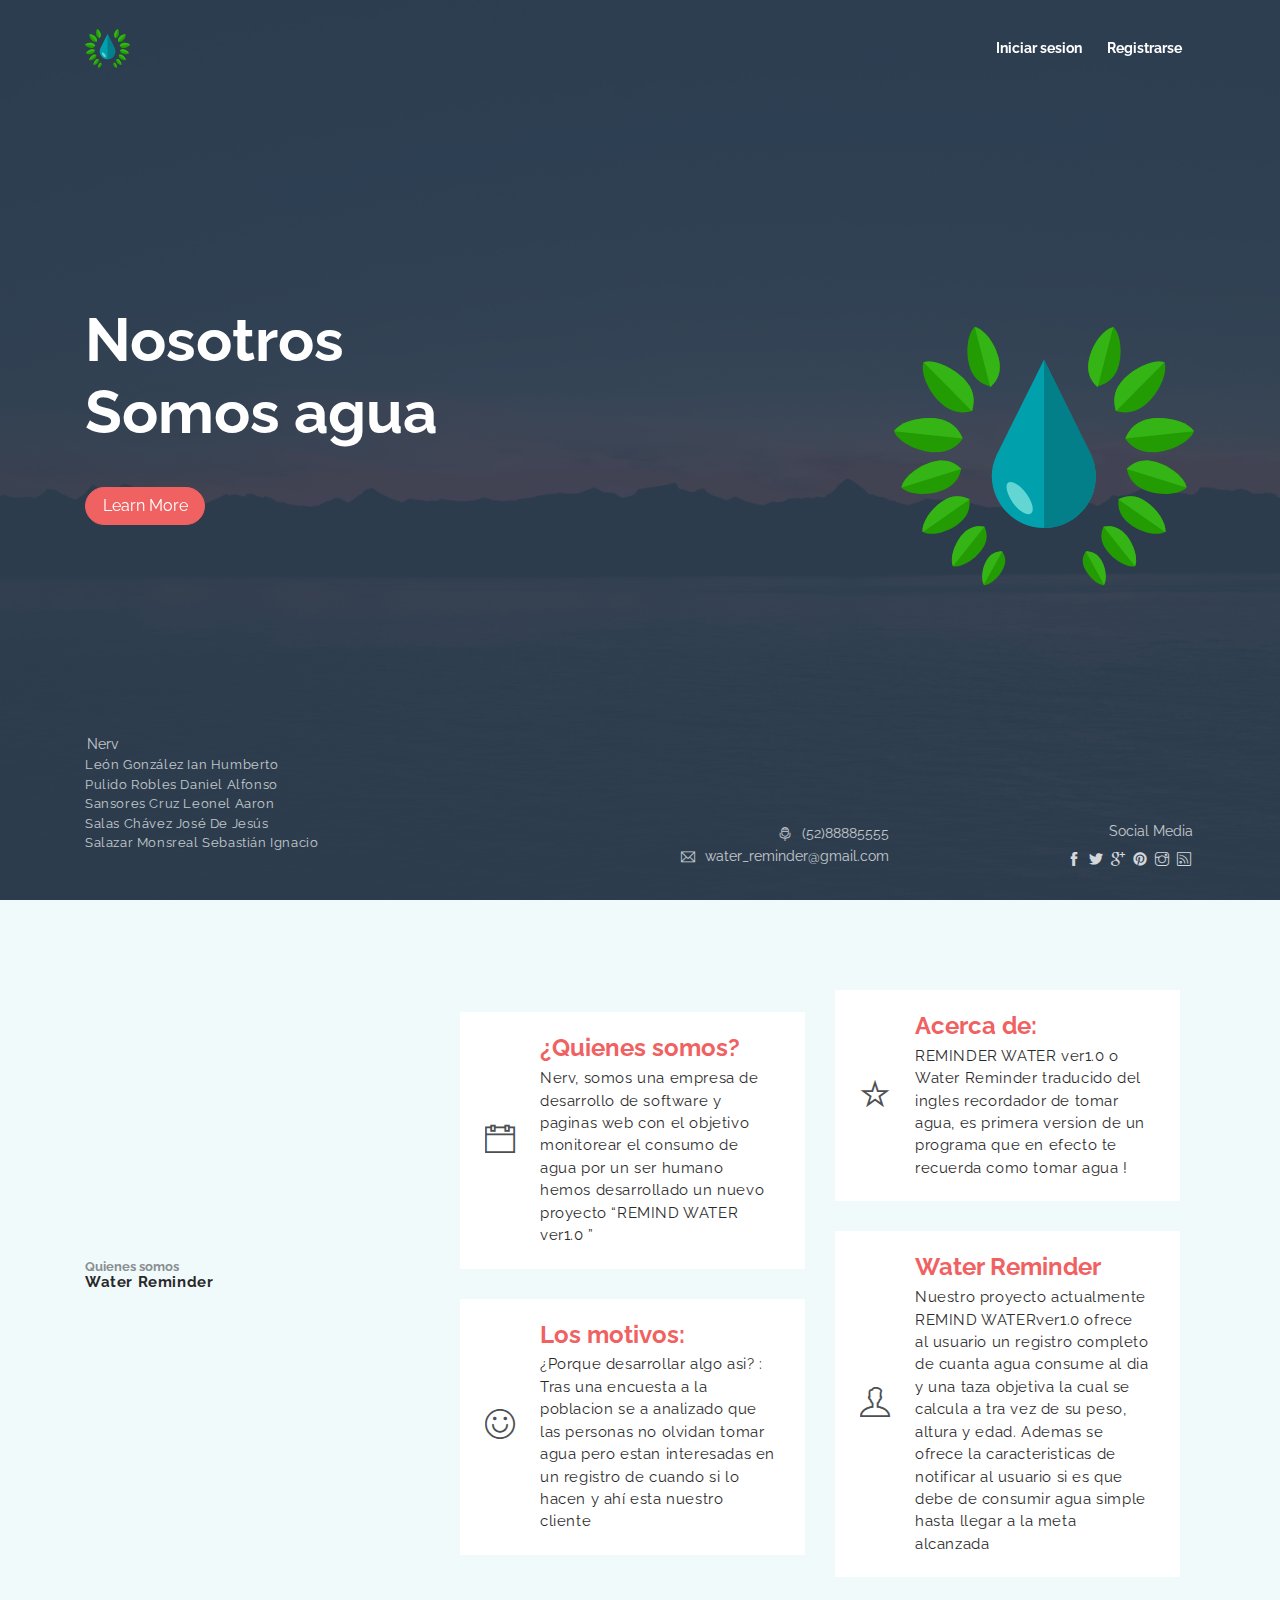
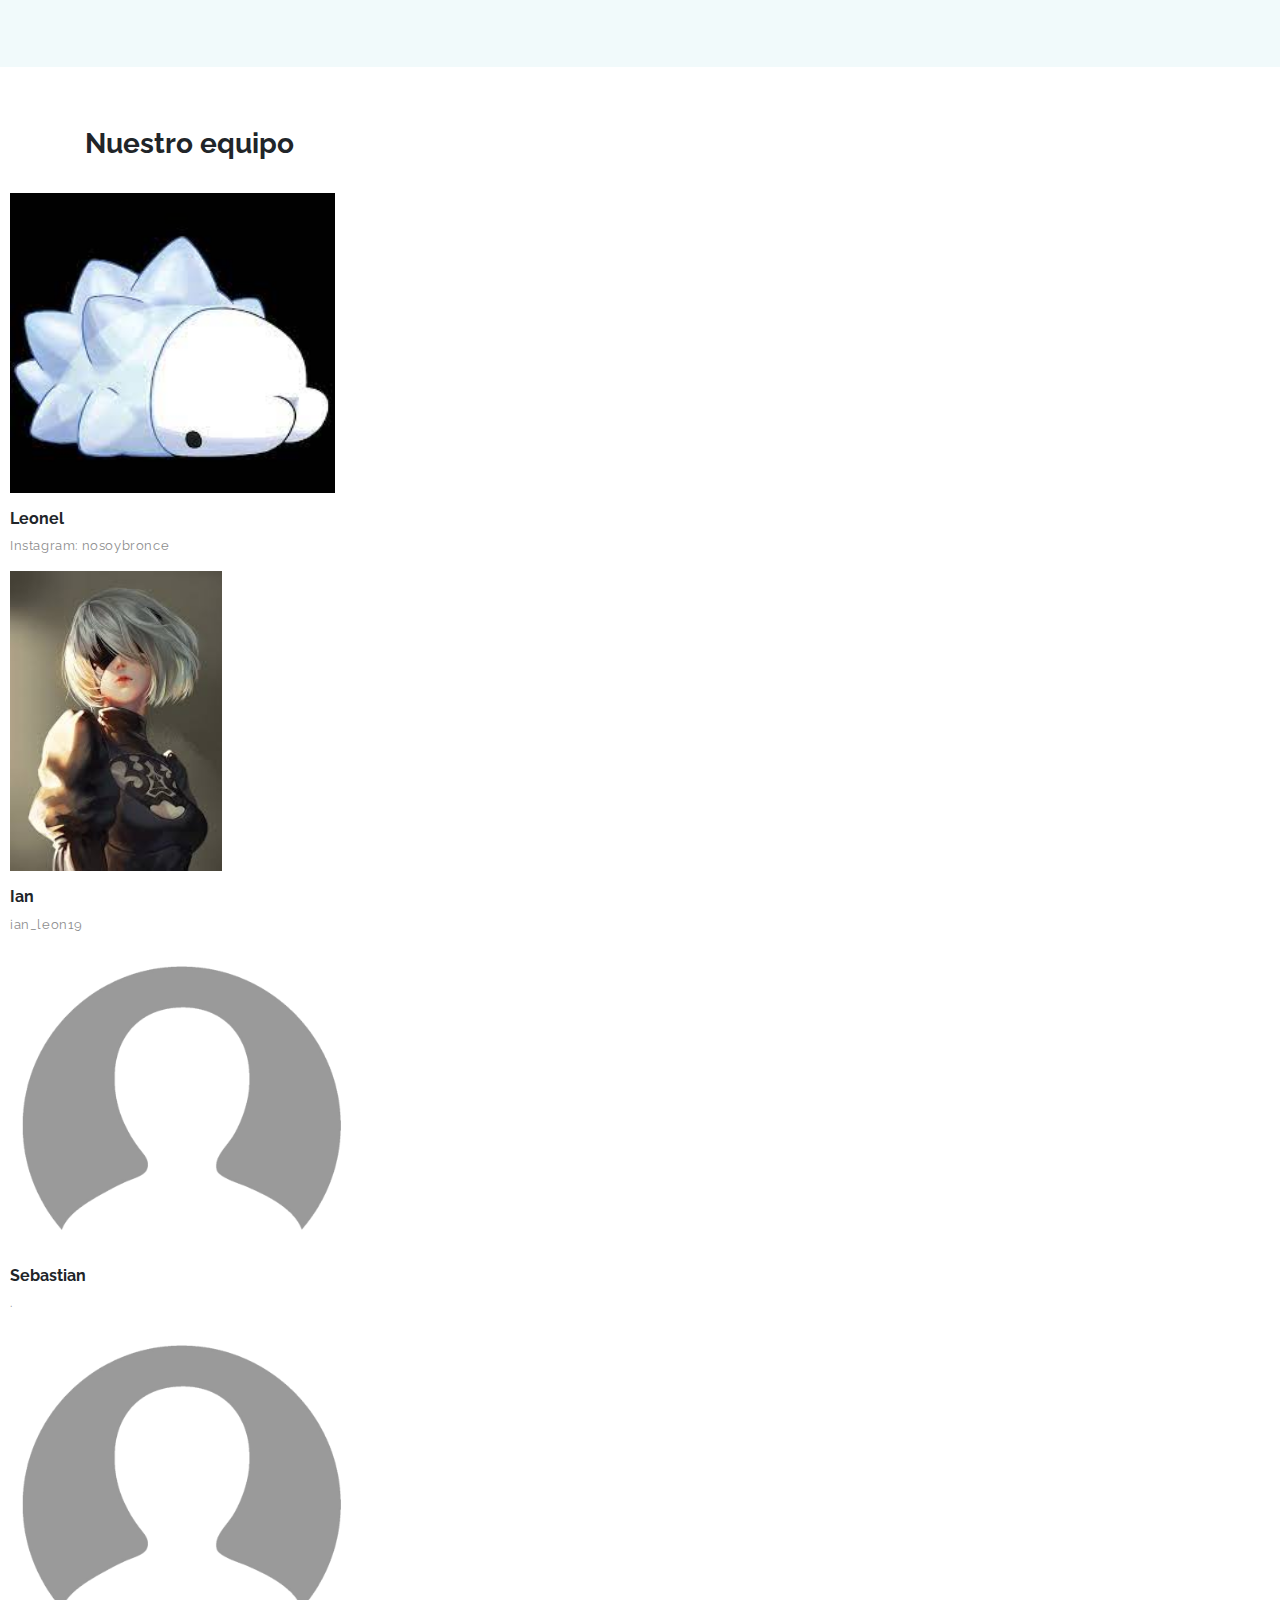
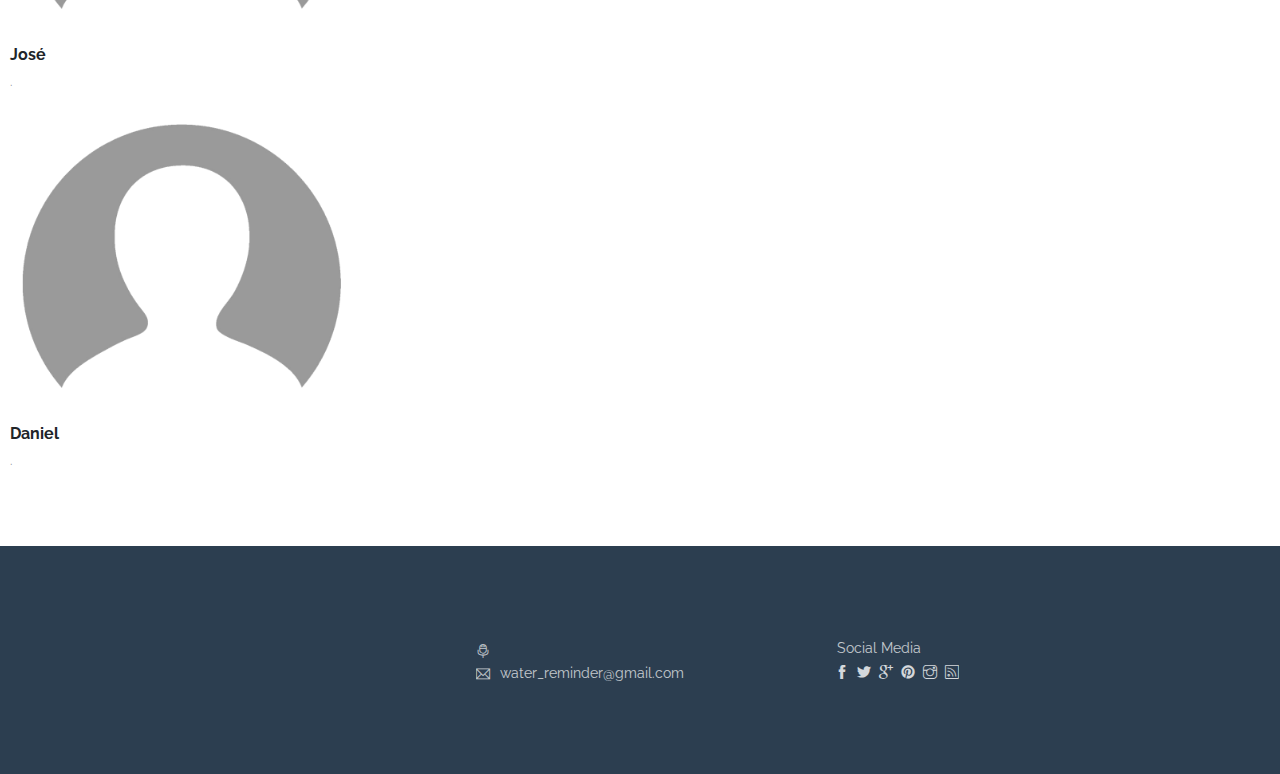
==== index.html @ 973de3b2 "Add files via upload" ====
<!DOCTYPE html>
<html lang="en">
<head>
	<meta charset="utf-8">
    <meta name="viewport" content="width=device-width, initial-scale=1, shrink-to-fit=no">
    <meta name="description" content="Start your development with Ollie landing page.">
    <meta name="author" content="Devcrud">
    <title>Quienes somos</title>

    <!-- font icons -->
    <link rel="stylesheet" href="assets/vendors/themify-icons/css/themify-icons.css">
    
    <!-- owl carousel -->
    <link rel="stylesheet" href="assets/vendors/owl-carousel/css/owl.carousel.css">
    <link rel="stylesheet" href="assets/vendors/owl-carousel/css/owl.theme.default.css">

    <!-- Bootstrap + Ollie main styles -->
	<link rel="stylesheet" href="assets/css/ollie.css">

</head>
<body data-spy="scroll" data-target=".navbar" data-offset="40" id="home">

    <nav id="scrollspy" class="navbar navbar-light bg-light navbar-expand-lg fixed-top" data-spy="affix" data-offset-top="20">
        <div class="container">
            <a class="navbar-brand" href="index.html"><img src="assets/imgs/logo.svg" alt="" class="brand-img"></a>
            <button class="navbar-toggler" type="button" data-toggle="collapse" data-target="#navbarSupportedContent" aria-controls="navbarSupportedContent" aria-expanded="false" aria-label="Toggle navigation">
                <span class="navbar-toggler-icon"></span>
            </button>

            <div class="collapse navbar-collapse" id="navbarSupportedContent">
                <ul class="navbar-nav ml-auto">
                    <li class="nav-item">
                        <a class="nav-link" href="#home"></a>
                    </li>
                    <li class="nav-item">
                        <a class="nav-link" href="#about"></a>
                    </li>
                    <li class="nav-item">
                        <a class="nav-link" href="#portfolio"></a>
                    </li>
                    <li class="nav-item">
                        <a class="nav-link" href="#testmonial"></a>
                    </li>
                    <li class="nav-item">
                        <a class="nav-link" href="login.html">Iniciar sesion</a>
                    </li>
                    <li class="nav-item">
                        <a class="nav-link" href="registrar.html">Registrarse</a>
                    </li>
                   
                </ul>
            </div>
        </div>
    </nav>


    <header id="home" class="header">
        <div class="overlay"></div>

        <div id="header-carousel" class="carousel slide carousel-fade" data-ride="carousel">  
            <div class="container">
                <div class="carousel-inner">
                    <div class="carousel-item active">
                        <div class="carousel-caption d-none d-md-block">
                            <table align="right ">
                                <tr>
                                    <td> <img src="assets/imgs/logo.svg" alt="" height="300" width="300"> </td>
                                </tr>
                    
                            </table>
                            <h1 class="carousel-title">Nosotros<br> Somos agua</h1>
                            <button class="btn btn-primary btn-rounded">Learn More</button>
                        </div>
                    </div>
                    <div class="carousel-item">
                        <div class="carousel-caption d-none d-md-block">
                            <table align="right ">
                                <tr>
                                    <td> <img src="assets/imgs/logo.svg" alt="" height="300" width="300"> </td>
                                </tr>
                            </table>
                            <h1 class="carousel-title">Nosotros <br> Lo cuidamos</h1>
                            </table>
                            <button class="btn btn-primary btn-rounded">Learn More</button>
                          </div>
                    </div>
                    <div class="carousel-item">
                        <div class="carousel-caption d-none d-md-block">
                            <table align="right ">
                                <tr>
                                    <td> <img src="assets/imgs/logo.svg" alt="" height="300" width="300"> </td>
                                </tr>
                    
                            </table>
                            <h1 class="carousel-title">Nosotros <br> Somos Nerv</h1>
                            <button class="btn btn-primary btn-rounded">Learn More</button>
                          </div>
                    </div>
                </div>
            </div>        
        </div>

        <div class="infos container mb-4 mb-md-2">
            <div class="title">
                <h6 class="subtitle font-weight-normal">Nerv</h6>
                <h5></h5>
                <p class="font-small">León González Ian Humberto&nbsp;</p>
              <p class="font-small">Pulido Robles Daniel Alfonso&nbsp;</p>
              <p class="font-small">Sansores Cruz Leonel Aaron&nbsp;</p>
              <p class="font-small">Salas Chávez José De Jesús&nbsp;</p>
                <p class="font-small">Salazar Monsreal Sebastián Ignacio </p>
<p class="font-small">&nbsp;</p>
            </div>
            <div class="socials text-right">
                <div class="row justify-content-between">
                    <div class="col">
                        <a class="d-block subtitle"><i class="ti-microphone pr-2"></i> (52)88885555</a>
                        <a class="d-block subtitle"><i class="ti-email pr-2"></i> water_reminder@gmail.com</a>
                    </div>
                    <div class="col">
                        <h6 class="subtitle font-weight-normal mb-2">Social Media</h6>
                        <div class="social-links">
                            <a href="javascript:void(0)" class="link pr-1"><i class="ti-facebook"></i></a>
                            <a href="javascript:void(0)" class="link pr-1"><i class="ti-twitter-alt"></i></a>
                            <a href="javascript:void(0)" class="link pr-1"><i class="ti-google"></i></a>
                            <a href="javascript:void(0)" class="link pr-1"><i class="ti-pinterest-alt"></i></a>
                            <a href="javascript:void(0)" class="link pr-1"><i class="ti-instagram"></i></a>
                            <a href="javascript:void(0)" class="link pr-1"><i class="ti-rss"></i></a>
                        </div>
                    </div>
                </div>
            </div>
        </div>
    </header>

    <section class="section" id="about">

        <div class="container">

            <div class="row align-items-center mr-auto">
                <div class="col-md-4">
                    <h6 class="xs-font mb-0">Quienes somos</h6>
                    <h3 class="section-title">
                        <p>
                            Water Reminder
                        </p>

                    
                </div>
                <div class="col-sm-6 col-md-4 ml-auto">
                    <div class="widget">
                        <div class="icon-wrapper">
                            <i class="ti-calendar"></i>
                        </div>
                        <div class="infos-wrapper">
                            <h4 class="text-primary">¿Quienes somos?</h4>
                            <p>Nerv, somos una empresa de desarrollo de software y paginas web con el objetivo monitorear el consumo de agua por un ser humano hemos desarrollado un nuevo proyecto “REMIND WATER ver1.0 ”</p>
                        </div>
                    </div>
                    <div class="widget">
                        <div class="icon-wrapper">
                            <i class="ti-face-smile"></i>
                        </div>
                        <div class="infos-wrapper">
                            <h4 class="text-primary">Los motivos:</h4>
                            <p>¿Porque desarrollar algo asi? : 
Tras una encuesta a la poblacion se a analizado que las personas no olvidan tomar agua
pero estan interesadas en un registro de cuando si lo hacen y ahí esta nuestro cliente 
 
 </p>
                        </div>
                    </div>
                </div>
                <div class="col-sm-6 col-md-4">
                    <div class="widget">
                        <div class="icon-wrapper">
                            <i class="ti-star"></i>
                        </div>
                        <div class="infos-wrapper">
                            <h4 class="text-primary">Acerca de:</h4>
                            <p>REMINDER WATER ver1.0 o Water Reminder traducido del ingles recordador de tomar agua, es primera version de un programa que en efecto te recuerda como tomar agua !</p>
                        </div>
                    </div>
                    <div class="widget">
                        <div class="icon-wrapper">
                            <i class="ti-user"></i>
                        </div>
                        <div class="infos-wrapper">
                            <h4 class="text-primary">Water Reminder</h4>
                            <p>Nuestro proyecto actualmente REMIND WATERver1.0 ofrece al usuario un registro completo de cuanta agua consume al dia y una taza objetiva la cual se calcula a tra vez de su peso, altura y edad. Ademas se ofrece la caracteristicas de notificar al usuario si es que debe de consumir agua simple hasta llegar a la meta alcanzada</p>
                        </div>
                    </div>
                </div>
             </div>
        </div>
    </section>

   

    <section class="section" id="portfolio">
        <div class="container">
            <h6 class="xs-font mb-0"></h6>
            <h3 class="section-title pb-4">Nuestro equipo</h3>
        </div>

        <div >
            
                <img src="assets/imgs/snomb.jfif" height="300"alt="Download free bootstrap 4 landing page, free boootstrap 4 templates, Download free bootstrap 4.1 landing page, free boootstrap 4.1.1 templates, ollie Landing page" class="box-shadow">
                <h6 class="mt-3 mb-2">Leonel</h6>
                <p class="xs-font">Instagram: nosoybronce</p>
            
           
                <img src="assets/imgs/2b.jfif"height="300" alt="Download free bootstrap 4 landing page, free boootstrap 4 templates, Download free bootstrap 4.1 landing page, free boootstrap 4.1.1 templates, ollie Landing page" class="box-shadow">
                <h6 class="mt-3 mb-2">Ian</h6>
                <p class="xs-font">ian_leon19</p>
           
            
                <img src="assets/imgs/user.png" height="300" alt="Download free bootstrap 4 landing page, free boootstrap 4 templates, Download free bootstrap 4.1 landing page, free boootstrap 4.1.1 templates, ollie Landing page" class="box-shadow">
                <h6 class="mt-3 mb-2">Sebastian</h6>
                <p class="xs-font">.</p>
             
            
                <img src="assets/imgs/user.png"height="300" alt="Download free bootstrap 4 landing page, free boootstrap 4 templates, Download free bootstrap 4.1 landing page, free boootstrap 4.1.1 templates, ollie Landing page" class="box-shadow">
                <h6 class="mt-3 mb-2">José</h6>
                <p class="xs-font">.</p>
           
			
			
                <img src="assets/imgs/user.png"height="300"alt="Download free bootstrap 4 landing page, free boootstrap 4 templates, Download free bootstrap 4.1 landing page, free boootstrap 4.1.1 templates, ollie Landing page" class="box-shadow">
                <h6 class="mt-3 mb-2">Daniel</h6>
                <p class="xs-font">.</p>
            
                       

            
        </div>
    </section>


    

    <section class="section bg-overlay">

        <div class="container">
            <div class="infos mb-4 mb-md-2">
            <div class="title">
                <h6 class="subtitle font-weight-normal">&nbsp;</h6>
                <h5>&nbsp;</h5>
                <p class="font-small">&nbsp;</p>
            </div>
            <div class="socials">
                <div class="row justify-content-between">
                    <div class="col">
                        <a class="d-block subtitle"><i class="ti-microphone">&nbsp;</i> </a>
                        <a class="d-block subtitle"><i class="ti-email"></i> water_reminder@gmail.com</a>
                    </div>
                    <div class="col">
                        <h6 class="subtitle font-weight-normal mb-1">Social Media</h6>
                        <div class="social-links">
                            <a href="javascript:void(0)" class="link pr-1"><i class="ti-facebook"></i></a>
                            <a href="javascript:void(0)" class="link pr-1"><i class="ti-twitter-alt"></i></a>
                            <a href="javascript:void(0)" class="link pr-1"><i class="ti-google"></i></a>
                            <a href="javascript:void(0)" class="link pr-1"><i class="ti-pinterest-alt"></i></a>
                            <a href="javascript:void(0)" class="link pr-1"><i class="ti-instagram"></i></a>
                            <a href="javascript:void(0)" class="link pr-1"><i class="ti-rss"></i></a>
                        </div>
                    </div>
                </div>
            </div>
        </div> 
        </div>
    </section>

    

    
	
	<!-- core  -->
    <script src="assets/vendors/jquery/jquery-3.4.1.js"></script>
    <script src="assets/vendors/bootstrap/bootstrap.bundle.js"></script>

    <!-- bootstrap 3 affix -->
	<script src="assets/vendors/bootstrap/bootstrap.affix.js"></script>
    
    <!-- Owl carousel  -->
    <script src="assets/vendors/owl-carousel/js/owl.carousel.js"></script>


    <!-- Ollie js -->
    <script src="assets/js/Ollie.js"></script>

</body>
</html>
---- assets/vendors/themify-icons/css/themify-icons.css ----
@font-face {
	font-family: 'themify';
	src:url("../fonts/themify.eot?-fvbane");
	src:url("../fonts/themify.eot?#iefix-fvbane") format("embedded-opentype"),
		url("../fonts/themify.woff?-fvbane") format("woff"),
		url("../fonts/themify.ttf?-fvbane") format("truetype"),
		url("../fonts/themify.svg?-fvbane#themify") format("svg");
	font-weight: normal;
	font-style: normal;
}

[class^="ti-"], [class*=" ti-"] {
	font-family: 'themify';
	speak: none;
	font-style: normal;
	font-weight: normal;
	font-variant: normal;
	text-transform: none;
	line-height: 1;

	/* Better Font Rendering =========== */
	-webkit-font-smoothing: antialiased;
	-moz-osx-font-smoothing: grayscale;
}

.ti-wand:before {
	content: "\e600";
}
.ti-volume:before {
	content: "\e601";
}
.ti-user:before {
	content: "\e602";
}
.ti-unlock:before {
	content: "\e603";
}
.ti-unlink:before {
	content: "\e604";
}
.ti-trash:before {
	content: "\e605";
}
.ti-thought:before {
	content: "\e606";
}
.ti-target:before {
	content: "\e607";
}
.ti-tag:before {
	content: "\e608";
}
.ti-tablet:before {
	content: "\e609";
}
.ti-star:before {
	content: "\e60a";
}
.ti-spray:before {
	content: "\e60b";
}
.ti-signal:before {
	content: "\e60c";
}
.ti-shopping-cart:before {
	content: "\e60d";
}
.ti-shopping-cart-full:before {
	content: "\e60e";
}
.ti-settings:before {
	content: "\e60f";
}
.ti-search:before {
	content: "\e610";
}
.ti-zoom-in:before {
	content: "\e611";
}
.ti-zoom-out:before {
	content: "\e612";
}
.ti-cut:before {
	content: "\e613";
}
.ti-ruler:before {
	content: "\e614";
}
.ti-ruler-pencil:before {
	content: "\e615";
}
.ti-ruler-alt:before {
	content: "\e616";
}
.ti-bookmark:before {
	content: "\e617";
}
.ti-bookmark-alt:before {
	content: "\e618";
}
.ti-reload:before {
	content: "\e619";
}
.ti-plus:before {
	content: "\e61a";
}
.ti-pin:before {
	content: "\e61b";
}
.ti-pencil:before {
	content: "\e61c";
}
.ti-pencil-alt:before {
	content: "\e61d";
}
.ti-paint-roller:before {
	content: "\e61e";
}
.ti-paint-bucket:before {
	content: "\e61f";
}
.ti-na:before {
	content: "\e620";
}
.ti-mobile:before {
	content: "\e621";
}
.ti-minus:before {
	content: "\e622";
}
.ti-medall:before {
	content: "\e623";
}
.ti-medall-alt:before {
	content: "\e624";
}
.ti-marker:before {
	content: "\e625";
}
.ti-marker-alt:before {
	content: "\e626";
}
.ti-arrow-up:before {
	content: "\e627";
}
.ti-arrow-right:before {
	content: "\e628";
}
.ti-arrow-left:before {
	content: "\e629";
}
.ti-arrow-down:before {
	content: "\e62a";
}
.ti-lock:before {
	content: "\e62b";
}
.ti-location-arrow:before {
	content: "\e62c";
}
.ti-link:before {
	content: "\e62d";
}
.ti-layout:before {
	content: "\e62e";
}
.ti-layers:before {
	content: "\e62f";
}
.ti-layers-alt:before {
	content: "\e630";
}
.ti-key:before {
	content: "\e631";
}
.ti-import:before {
	content: "\e632";
}
.ti-image:before {
	content: "\e633";
}
.ti-heart:before {
	content: "\e634";
}
.ti-heart-broken:before {
	content: "\e635";
}
.ti-hand-stop:before {
	content: "\e636";
}
.ti-hand-open:before {
	content: "\e637";
}
.ti-hand-drag:before {
	content: "\e638";
}
.ti-folder:before {
	content: "\e639";
}
.ti-flag:before {
	content: "\e63a";
}
.ti-flag-alt:before {
	content: "\e63b";
}
.ti-flag-alt-2:before {
	content: "\e63c";
}
.ti-eye:before {
	content: "\e63d";
}
.ti-export:before {
	content: "\e63e";
}
.ti-exchange-vertical:before {
	content: "\e63f";
}
.ti-desktop:before {
	content: "\e640";
}
.ti-cup:before {
	content: "\e641";
}
.ti-crown:before {
	content: "\e642";
}
.ti-comments:before {
	content: "\e643";
}
.ti-comment:before {
	content: "\e644";
}
.ti-comment-alt:before {
	content: "\e645";
}
.ti-close:before {
	content: "\e646";
}
.ti-clip:before {
	content: "\e647";
}
.ti-angle-up:before {
	content: "\e648";
}
.ti-angle-right:before {
	content: "\e649";
}
.ti-angle-left:before {
	content: "\e64a";
}
.ti-angle-down:before {
	content: "\e64b";
}
.ti-check:before {
	content: "\e64c";
}
.ti-check-box:before {
	content: "\e64d";
}
.ti-camera:before {
	content: "\e64e";
}
.ti-announcement:before {
	content: "\e64f";
}
.ti-brush:before {
	content: "\e650";
}
.ti-briefcase:before {
	content: "\e651";
}
.ti-bolt:before {
	content: "\e652";
}
.ti-bolt-alt:before {
	content: "\e653";
}
.ti-blackboard:before {
	content: "\e654";
}
.ti-bag:before {
	content: "\e655";
}
.ti-move:before {
	content: "\e656";
}
.ti-arrows-vertical:before {
	content: "\e657";
}
.ti-arrows-horizontal:before {
	content: "\e658";
}
.ti-fullscreen:before {
	content: "\e659";
}
.ti-arrow-top-right:before {
	content: "\e65a";
}
.ti-arrow-top-left:before {
	content: "\e65b";
}
.ti-arrow-circle-up:before {
	content: "\e65c";
}
.ti-arrow-circle-right:before {
	content: "\e65d";
}
.ti-arrow-circle-left:before {
	content: "\e65e";
}
.ti-arrow-circle-down:before {
	content: "\e65f";
}
.ti-angle-double-up:before {
	content: "\e660";
}
.ti-angle-double-right:before {
	content: "\e661";
}
.ti-angle-double-left:before {
	content: "\e662";
}
.ti-angle-double-down:before {
	content: "\e663";
}
.ti-zip:before {
	content: "\e664";
}
.ti-world:before {
	content: "\e665";
}
.ti-wheelchair:before {
	content: "\e666";
}
.ti-view-list:before {
	content: "\e667";
}
.ti-view-list-alt:before {
	content: "\e668";
}
.ti-view-grid:before {
	content: "\e669";
}
.ti-uppercase:before {
	content: "\e66a";
}
.ti-upload:before {
	content: "\e66b";
}
.ti-underline:before {
	content: "\e66c";
}
.ti-truck:before {
	content: "\e66d";
}
.ti-timer:before {
	content: "\e66e";
}
.ti-ticket:before {
	content: "\e66f";
}
.ti-thumb-up:before {
	content: "\e670";
}
.ti-thumb-down:before {
	content: "\e671";
}
.ti-text:before {
	content: "\e672";
}
.ti-stats-up:before {
	content: "\e673";
}
.ti-stats-down:before {
	content: "\e674";
}
.ti-split-v:before {
	content: "\e675";
}
.ti-split-h:before {
	content: "\e676";
}
.ti-smallcap:before {
	content: "\e677";
}
.ti-shine:before {
	content: "\e678";
}
.ti-shift-right:before {
	content: "\e679";
}
.ti-shift-left:before {
	content: "\e67a";
}
.ti-shield:before {
	content: "\e67b";
}
.ti-notepad:before {
	content: "\e67c";
}
.ti-server:before {
	content: "\e67d";
}
.ti-quote-right:before {
	content: "\e67e";
}
.ti-quote-left:before {
	content: "\e67f";
}
.ti-pulse:before {
	content: "\e680";
}
.ti-printer:before {
	content: "\e681";
}
.ti-power-off:before {
	content: "\e682";
}
.ti-plug:before {
	content: "\e683";
}
.ti-pie-chart:before {
	content: "\e684";
}
.ti-paragraph:before {
	content: "\e685";
}
.ti-panel:before {
	content: "\e686";
}
.ti-package:before {
	content: "\e687";
}
.ti-music:before {
	content: "\e688";
}
.ti-music-alt:before {
	content: "\e689";
}
.ti-mouse:before {
	content: "\e68a";
}
.ti-mouse-alt:before {
	content: "\e68b";
}
.ti-money:before {
	content: "\e68c";
}
.ti-microphone:before {
	content: "\e68d";
}
.ti-menu:before {
	content: "\e68e";
}
.ti-menu-alt:before {
	content: "\e68f";
}
.ti-map:before {
	content: "\e690";
}
.ti-map-alt:before {
	content: "\e691";
}
.ti-loop:before {
	content: "\e692";
}
.ti-location-pin:before {
	content: "\e693";
}
.ti-list:before {
	content: "\e694";
}
.ti-light-bulb:before {
	content: "\e695";
}
.ti-Italic:before {
	content: "\e696";
}
.ti-info:before {
	content: "\e697";
}
.ti-infinite:before {
	content: "\e698";
}
.ti-id-badge:before {
	content: "\e699";
}
.ti-hummer:before {
	content: "\e69a";
}
.ti-home:before {
	content: "\e69b";
}
.ti-help:before {
	content: "\e69c";
}
.ti-headphone:before {
	content: "\e69d";
}
.ti-harddrives:before {
	content: "\e69e";
}
.ti-harddrive:before {
	content: "\e69f";
}
.ti-gift:before {
	content: "\e6a0";
}
.ti-game:before {
	content: "\e6a1";
}
.ti-filter:before {
	content: "\e6a2";
}
.ti-files:before {
	content: "\e6a3";
}
.ti-file:before {
	content: "\e6a4";
}
.ti-eraser:before {
	content: "\e6a5";
}
.ti-envelope:before {
	content: "\e6a6";
}
.ti-download:before {
	content: "\e6a7";
}
.ti-direction:before {
	content: "\e6a8";
}
.ti-direction-alt:before {
	content: "\e6a9";
}
.ti-dashboard:before {
	content: "\e6aa";
}
.ti-control-stop:before {
	content: "\e6ab";
}
.ti-control-shuffle:before {
	content: "\e6ac";
}
.ti-control-play:before {
	content: "\e6ad";
}
.ti-control-pause:before {
	content: "\e6ae";
}
.ti-control-forward:before {
	content: "\e6af";
}
.ti-control-backward:before {
	content: "\e6b0";
}
.ti-cloud:before {
	content: "\e6b1";
}
.ti-cloud-up:before {
	content: "\e6b2";
}
.ti-cloud-down:before {
	content: "\e6b3";
}
.ti-clipboard:before {
	content: "\e6b4";
}
.ti-car:before {
	content: "\e6b5";
}
.ti-calendar:before {
	content: "\e6b6";
}
.ti-book:before {
	content: "\e6b7";
}
.ti-bell:before {
	content: "\e6b8";
}
.ti-basketball:before {
	content: "\e6b9";
}
.ti-bar-chart:before {
	content: "\e6ba";
}
.ti-bar-chart-alt:before {
	content: "\e6bb";
}
.ti-back-right:before {
	content: "\e6bc";
}
.ti-back-left:before {
	content: "\e6bd";
}
.ti-arrows-corner:before {
	content: "\e6be";
}
.ti-archive:before {
	content: "\e6bf";
}
.ti-anchor:before {
	content: "\e6c0";
}
.ti-align-right:before {
	content: "\e6c1";
}
.ti-align-left:before {
	content: "\e6c2";
}
.ti-align-justify:before {
	content: "\e6c3";
}
.ti-align-center:before {
	content: "\e6c4";
}
.ti-alert:before {
	content: "\e6c5";
}
.ti-alarm-clock:before {
	content: "\e6c6";
}
.ti-agenda:before {
	content: "\e6c7";
}
.ti-write:before {
	content: "\e6c8";
}
.ti-window:before {
	content: "\e6c9";
}
.ti-widgetized:before {
	content: "\e6ca";
}
.ti-widget:before {
	content: "\e6cb";
}
.ti-widget-alt:before {
	content: "\e6cc";
}
.ti-wallet:before {
	content: "\e6cd";
}
.ti-video-clapper:before {
	content: "\e6ce";
}
.ti-video-camera:before {
	content: "\e6cf";
}
.ti-vector:before {
	content: "\e6d0";
}
.ti-themify-logo:before {
	content: "\e6d1";
}
.ti-themify-favicon:before {
	content: "\e6d2";
}
.ti-themify-favicon-alt:before {
	content: "\e6d3";
}
.ti-support:before {
	content: "\e6d4";
}
.ti-stamp:before {
	content: "\e6d5";
}
.ti-split-v-alt:before {
	content: "\e6d6";
}
.ti-slice:before {
	content: "\e6d7";
}
.ti-shortcode:before {
	content: "\e6d8";
}
.ti-shift-right-alt:before {
	content: "\e6d9";
}
.ti-shift-left-alt:before {
	content: "\e6da";
}
.ti-ruler-alt-2:before {
	content: "\e6db";
}
.ti-receipt:before {
	content: "\e6dc";
}
.ti-pin2:before {
	content: "\e6dd";
}
.ti-pin-alt:before {
	content: "\e6de";
}
.ti-pencil-alt2:before {
	content: "\e6df";
}
.ti-palette:before {
	content: "\e6e0";
}
.ti-more:before {
	content: "\e6e1";
}
.ti-more-alt:before {
	content: "\e6e2";
}
.ti-microphone-alt:before {
	content: "\e6e3";
}
.ti-magnet:before {
	content: "\e6e4";
}
.ti-line-double:before {
	content: "\e6e5";
}
.ti-line-dotted:before {
	content: "\e6e6";
}
.ti-line-dashed:before {
	content: "\e6e7";
}
.ti-layout-width-full:before {
	content: "\e6e8";
}
.ti-layout-width-default:before {
	content: "\e6e9";
}
.ti-layout-width-default-alt:before {
	content: "\e6ea";
}
.ti-layout-tab:before {
	content: "\e6eb";
}
.ti-layout-tab-window:before {
	content: "\e6ec";
}
.ti-layout-tab-v:before {
	content: "\e6ed";
}
.ti-layout-tab-min:before {
	content: "\e6ee";
}
.ti-layout-slider:before {
	content: "\e6ef";
}
.ti-layout-slider-alt:before {
	content: "\e6f0";
}
.ti-layout-sidebar-right:before {
	content: "\e6f1";
}
.ti-layout-sidebar-none:before {
	content: "\e6f2";
}
.ti-layout-sidebar-left:before {
	content: "\e6f3";
}
.ti-layout-placeholder:before {
	content: "\e6f4";
}
.ti-layout-menu:before {
	content: "\e6f5";
}
.ti-layout-menu-v:before {
	content: "\e6f6";
}
.ti-layout-menu-separated:before {
	content: "\e6f7";
}
.ti-layout-menu-full:before {
	content: "\e6f8";
}
.ti-layout-media-right-alt:before {
	content: "\e6f9";
}
.ti-layout-media-right:before {
	content: "\e6fa";
}
.ti-layout-media-overlay:before {
	content: "\e6fb";
}
.ti-layout-media-overlay-alt:before {
	content: "\e6fc";
}
.ti-layout-media-overlay-alt-2:before {
	content: "\e6fd";
}
.ti-layout-media-left-alt:before {
	content: "\e6fe";
}
.ti-layout-media-left:before {
	content: "\e6ff";
}
.ti-layout-media-center-alt:before {
	content: "\e700";
}
.ti-layout-media-center:before {
	content: "\e701";
}
.ti-layout-list-thumb:before {
	content: "\e702";
}
.ti-layout-list-thumb-alt:before {
	content: "\e703";
}
.ti-layout-list-post:before {
	content: "\e704";
}
.ti-layout-list-large-image:before {
	content: "\e705";
}
.ti-layout-line-solid:before {
	content: "\e706";
}
.ti-layout-grid4:before {
	content: "\e707";
}
.ti-layout-grid3:before {
	content: "\e708";
}
.ti-layout-grid2:before {
	content: "\e709";
}
.ti-layout-grid2-thumb:before {
	content: "\e70a";
}
.ti-layout-cta-right:before {
	content: "\e70b";
}
.ti-layout-cta-left:before {
	content: "\e70c";
}
.ti-layout-cta-center:before {
	content: "\e70d";
}
.ti-layout-cta-btn-right:before {
	content: "\e70e";
}
.ti-layout-cta-btn-left:before {
	content: "\e70f";
}
.ti-layout-column4:before {
	content: "\e710";
}
.ti-layout-column3:before {
	content: "\e711";
}
.ti-layout-column2:before {
	content: "\e712";
}
.ti-layout-accordion-separated:before {
	content: "\e713";
}
.ti-layout-accordion-merged:before {
	content: "\e714";
}
.ti-layout-accordion-list:before {
	content: "\e715";
}
.ti-ink-pen:before {
	content: "\e716";
}
.ti-info-alt:before {
	content: "\e717";
}
.ti-help-alt:before {
	content: "\e718";
}
.ti-headphone-alt:before {
	content: "\e719";
}
.ti-hand-point-up:before {
	content: "\e71a";
}
.ti-hand-point-right:before {
	content: "\e71b";
}
.ti-hand-point-left:before {
	content: "\e71c";
}
.ti-hand-point-down:before {
	content: "\e71d";
}
.ti-gallery:before {
	content: "\e71e";
}
.ti-face-smile:before {
	content: "\e71f";
}
.ti-face-sad:before {
	content: "\e720";
}
.ti-credit-card:before {
	content: "\e721";
}
.ti-control-skip-forward:before {
	content: "\e722";
}
.ti-control-skip-backward:before {
	content: "\e723";
}
.ti-control-record:before {
	content: "\e724";
}
.ti-control-eject:before {
	content: "\e725";
}
.ti-comments-smiley:before {
	content: "\e726";
}
.ti-brush-alt:before {
	content: "\e727";
}
.ti-youtube:before {
	content: "\e728";
}
.ti-vimeo:before {
	content: "\e729";
}
.ti-twitter:before {
	content: "\e72a";
}
.ti-time:before {
	content: "\e72b";
}
.ti-tumblr:before {
	content: "\e72c";
}
.ti-skype:before {
	content: "\e72d";
}
.ti-share:before {
	content: "\e72e";
}
.ti-share-alt:before {
	content: "\e72f";
}
.ti-rocket:before {
	content: "\e730";
}
.ti-pinterest:before {
	content: "\e731";
}
.ti-new-window:before {
	content: "\e732";
}
.ti-microsoft:before {
	content: "\e733";
}
.ti-list-ol:before {
	content: "\e734";
}
.ti-linkedin:before {
	content: "\e735";
}
.ti-layout-sidebar-2:before {
	content: "\e736";
}
.ti-layout-grid4-alt:before {
	content: "\e737";
}
.ti-layout-grid3-alt:before {
	content: "\e738";
}
.ti-layout-grid2-alt:before {
	content: "\e739";
}
.ti-layout-column4-alt:before {
	content: "\e73a";
}
.ti-layout-column3-alt:before {
	content: "\e73b";
}
.ti-layout-column2-alt:before {
	content: "\e73c";
}
.ti-instagram:before {
	content: "\e73d";
}
.ti-google:before {
	content: "\e73e";
}
.ti-github:before {
	content: "\e73f";
}
.ti-flickr:before {
	content: "\e740";
}
.ti-facebook:before {
	content: "\e741";
}
.ti-dropbox:before {
	content: "\e742";
}
.ti-dribbble:before {
	content: "\e743";
}
.ti-apple:before {
	content: "\e744";
}
.ti-android:before {
	content: "\e745";
}
.ti-save:before {
	content: "\e746";
}
.ti-save-alt:before {
	content: "\e747";
}
.ti-yahoo:before {
	content: "\e748";
}
.ti-wordpress:before {
	content: "\e749";
}
.ti-vimeo-alt:before {
	content: "\e74a";
}
.ti-twitter-alt:before {
	content: "\e74b";
}
.ti-tumblr-alt:before {
	content: "\e74c";
}
.ti-trello:before {
	content: "\e74d";
}
.ti-stack-overflow:before {
	content: "\e74e";
}
.ti-soundcloud:before {
	content: "\e74f";
}
.ti-sharethis:before {
	content: "\e750";
}
.ti-sharethis-alt:before {
	content: "\e751";
}
.ti-reddit:before {
	content: "\e752";
}
.ti-pinterest-alt:before {
	content: "\e753";
}
.ti-microsoft-alt:before {
	content: "\e754";
}
.ti-linux:before {
	content: "\e755";
}
.ti-jsfiddle:before {
	content: "\e756";
}
.ti-joomla:before {
	content: "\e757";
}
.ti-html5:before {
	content: "\e758";
}
.ti-flickr-alt:before {
	content: "\e759";
}
.ti-email:before {
	content: "\e75a";
}
.ti-drupal:before {
	content: "\e75b";
}
.ti-dropbox-alt:before {
	content: "\e75c";
}
.ti-css3:before {
	content: "\e75d";
}
.ti-rss:before {
	content: "\e75e";
}
.ti-rss-alt:before {
	content: "\e75f";
}
---- assets/css/ollie.css ----
@charset "UTF-8";

@import url("https://fonts.googleapis.com/css?family=Raleway:100,100i,200,200i,400,400i,700,700i,900,900i");
:root {
  --blue: #007bff;
  --indigo: #6610f2;
  --purple: #6f42c1;
  --pink: #eb5175;
  --red: #FD5D93;
  --orange: #f06161;
  --yellow: #ffc107;
  --green: #00F2C3;
  --teal: #20c997;
  --cyan: #17a2b8;
  --white: #fff;
  --gray: #6c757d;
  --gray-dark: #343a40;
  --primary: #f06161;
  --secondary: #6c757d;
  --success: #00F2C3;
  --info: #17a2b8;
  --warning: #ffc107;
  --danger: #FD5D93;
  --light: #f8f9fa;
  --dark: #343a40;
  --breakpoint-xs: 0;
  --breakpoint-sm: 576px;
  --breakpoint-md: 768px;
  --breakpoint-lg: 992px;
  --breakpoint-xl: 1200px;
  --font-family-sans-serif: "Raleway", sans-serif;
  --font-family-monospace: SFMono-Regular, Menlo, Monaco, Consolas, "Liberation Mono", "Courier New", monospace;
}

*,
*::before,
*::after {
  box-sizing: border-box;
}


html {
  font-family: sans-serif;
  line-height: 1.15;
  -webkit-text-size-adjust: 100%;
  -webkit-tap-highlight-color: rgba(0, 0, 0, 0);
}

article, aside, figcaption, figure, footer, header, hgroup, main, nav, section {
  display: block;
}

body {
  margin: 0;
  font-family: "Raleway", sans-serif;
  font-size: 1rem;
  font-weight: 400;
  line-height: 1.5;
  color: #212529;
  text-align: left;
  background-color: #fff;
}

[tabindex="-1"]:focus {
  outline: 0 !important;
}

hr {
  box-sizing: content-box;
  height: 0;
  overflow: visible;
}

h1, h2, h3, h4, h5, h6 {
  margin-top: 0;
  margin-bottom: 0.5rem;
}


p {
  margin-top: 0;
  margin-bottom: 1rem;
}

abbr[title],
abbr[data-original-title] {
  text-decoration: underline;
  -webkit-text-decoration: underline dotted;
          text-decoration: underline dotted;
  cursor: help;
  border-bottom: 0;
  -webkit-text-decoration-skip-ink: none;
          text-decoration-skip-ink: none;
}

address {
  margin-bottom: 1rem;
  font-style: normal;
  line-height: inherit;
}
button{
  text-align-last: center;
}

ol,
ul,
dl {
  margin-top: 0;
  margin-bottom: 1rem;
}

ol ol,
ul ul,
ol ul,
ul ol {
  margin-bottom: 0;
}

dt {
  font-weight: 700;
}

dd {
  margin-bottom: .5rem;
  margin-left: 0;
}

blockquote {
  margin: 0 0 1rem;
}

b,
strong {
  font-weight: bolder;
}

small {
  font-size: 80%;
}

sub,
sup {
  position: relative;
  font-size: 75%;
  line-height: 0;
  vertical-align: baseline;
}

sub {
  bottom: -.25em;
}

sup {
  top: -.5em;
}

a {
  color: #f06161;
  text-decoration: none;
  background-color: transparent;
}

a:hover {
  color: #e91b1b;
  text-decoration: none;
}

a:not([href]):not([tabindex]) {
  color: inherit;
  text-decoration: none;
}

a:not([href]):not([tabindex]):hover, a:not([href]):not([tabindex]):focus {
  color: inherit;
  text-decoration: none;
}

a:not([href]):not([tabindex]):focus {
  outline: 0;
}

pre,
code,
kbd,
samp {
  font-family: SFMono-Regular, Menlo, Monaco, Consolas, "Liberation Mono", "Courier New", monospace;
  font-size: 1em;
}

pre {
  margin-top: 0;
  margin-bottom: 1rem;
  overflow: auto;
}

figure {
  margin: 0 0 1rem;
}

img {
  vertical-align: middle;
  border-style: none;
}

svg {
  overflow: hidden;
  vertical-align: middle;
}

table {
  border-collapse: collapse;
}

caption {
  padding-top: 0.75rem;
  padding-bottom: 0.75rem;
  color: #6c757d;
  text-align: left;
  caption-side: bottom;
}

th {
  text-align: inherit;
}

label {
  display: inline-block;
  margin-bottom: 0.5rem;
}

button {
  border-radius: 0;
}

button:focus {
  outline: 1px dotted;
  outline: 5px auto -webkit-focus-ring-color;
}

input,
button,
select,
optgroup,
textarea {
  margin: 0;
  font-family: inherit;
  font-size: inherit;
  line-height: inherit;

}

button,
input {
  overflow: visible;
}

button,
select {
  text-transform: none;
}

select {
  word-wrap: normal;
}

button,
[type="button"],
[type="reset"],
[type="submit"] {
  -webkit-appearance: button;
}

button:not(:disabled),
[type="button"]:not(:disabled),
[type="reset"]:not(:disabled),
[type="submit"]:not(:disabled) {
  cursor: pointer;
}

button::-moz-focus-inner,
[type="button"]::-moz-focus-inner,
[type="reset"]::-moz-focus-inner,
[type="submit"]::-moz-focus-inner {
  padding: 0;
  border-style: none;
}

input[type="radio"],
input[type="checkbox"] {
  box-sizing: border-box;
  padding: 0;
}

input[type="date"],
input[type="time"],
input[type="datetime-local"],
input[type="month"] {
  -webkit-appearance: listbox;
}

textarea {
  overflow: auto;
  resize: vertical;
}

fieldset {
  min-width: 0;
  padding: 0;
  margin: 0;
  border: 0;
}

legend {
  display: block;
  width: 100%;
  max-width: 100%;
  padding: 0;
  margin-bottom: .5rem;
  font-size: 1.5rem;
  line-height: inherit;
  color: inherit;
  white-space: normal;
}

progress {
  vertical-align: baseline;
}

[type="number"]::-webkit-inner-spin-button,
[type="number"]::-webkit-outer-spin-button {
  height: auto;
}

[type="search"] {
  outline-offset: -2px;
  -webkit-appearance: none;
}

[type="search"]::-webkit-search-decoration {
  -webkit-appearance: none;
}

::-webkit-file-upload-button {
  font: inherit;
  -webkit-appearance: button;
}

output {
  display: inline-block;
}

summary {
  display: list-item;
  cursor: pointer;
}

template {
  display: none;
}

[hidden] {
  display: none !important;
}

h1, h2, h3, h4, h5, h6,
.h1, .h2, .h3, .h4, .h5, .h6 {
  margin-bottom: 0.5rem;
  font-weight: 500;
  line-height: 1.2;
}

h1, .h1 {
  font-size: 2.5rem;
}

h2, .h2 {
  font-size: 2rem;
}

h3, .h3 {
  font-size: 1.75rem;
}

h4, .h4 {
  font-size: 1.5rem;
}

h5, .h5 {
  font-size: 1.25rem;
}

h6, .h6 {
  font-size: 1rem;
}

.lead {
  font-size: 1.25rem;
  font-weight: 300;
}

.display-1 {
  font-size: 6rem;
  font-weight: 300;
  line-height: 1.2;
}

.display-2 {
  font-size: 5.5rem;
  font-weight: 300;
  line-height: 1.2;
}

.display-3 {
  font-size: 4.5rem;
  font-weight: 300;
  line-height: 1.2;
}

.display-4 {
  font-size: 3.5rem;
  font-weight: 300;
  line-height: 1.2;
}

hr {
  margin-top: 1rem;
  margin-bottom: 1rem;
  border: 0;
  border-top: 1px solid rgba(0, 0, 0, 0.1);
}

small,
.small {
  font-size: 80%;
  font-weight: 400;
}

mark,
.mark {
  padding: 0.2em;
  background-color: #fcf8e3;
}

.list-unstyled {
  padding-left: 0;
  list-style: none;
}

.list-inline {
  padding-left: 0;
  list-style: none;
}

.list-inline-item {
  display: inline-block;
}

.list-inline-item:not(:last-child) {
  margin-right: 0.5rem;
}

.initialism {
  font-size: 90%;
  text-transform: uppercase;
}

.blockquote {
  margin-bottom: 1rem;
  font-size: 1.25rem;
}

.blockquote-footer {
  display: block;
  font-size: 80%;
  color: #6c757d;
}

.blockquote-footer::before {
  content: "\2014\00A0";
}

.img-fluid {
  max-width: 100%;
  height: auto;
}

.img-thumbnail {
  padding: 0.25rem;
  background-color: #fff;
  border: 1px solid #dee2e6;
  border-radius: 0.25rem;
  max-width: 100%;
  height: auto;
}

.figure {
  display: inline-block;
}

.figure-img {
  margin-bottom: 0.5rem;
  line-height: 1;
}

.figure-caption {
  font-size: 90%;
  color: #6c757d;
}

code {
  font-size: 87.5%;
  color: #eb5175;
  word-break: break-word;
}

a > code {
  color: inherit;
}

kbd {
  padding: 0.2rem 0.4rem;
  font-size: 87.5%;
  color: #fff;
  background-color: #212529;
  border-radius: 0.2rem;
}

kbd kbd {
  padding: 0;
  font-size: 100%;
  font-weight: 700;
}

pre {
  display: block;
  font-size: 87.5%;
  color: #212529;
}

pre code {
  font-size: inherit;
  color: inherit;
  word-break: normal;
}

.pre-scrollable {
  max-height: 340px;
  overflow-y: scroll;
}

.container {
  width: 100%;
  padding-right: 15px;
  padding-left: 15px;
  margin-right: auto;
  margin-left: auto;
}

@media (min-width: 576px) {
  .container {
    max-width: 540px;
  }
}

@media (min-width: 768px) {
  .container {
    max-width: 720px;
  }
}

@media (min-width: 992px) {
  .container {
    max-width: 960px;
  }
}

@media (min-width: 1200px) {
  .container {
    max-width: 1140px;
  }
}

.container-fluid {
  width: 100%;
  padding-right: 15px;
  padding-left: 15px;
  margin-right: auto;
  margin-left: auto;
}

.row {
  display: -webkit-box;
  display: -webkit-flex;
  display: -ms-flexbox;
  display: flex;
  -webkit-flex-wrap: wrap;
      -ms-flex-wrap: wrap;
          flex-wrap: wrap;
  margin-right: -15px;
  margin-left: -15px;
}

.no-gutters {
  margin-right: 0;
  margin-left: 0;
}

.no-gutters > .col,
.no-gutters > [class*="col-"] {
  padding-right: 0;
  padding-left: 0;
}

.col-1, .col-2, .col-3, .col-4, .col-5, .col-6, .col-7, .col-8, .col-9, .col-10, .col-11, .col-12, .col,
.col-auto, .col-sm-1, .col-sm-2, .col-sm-3, .col-sm-4, .col-sm-5, .col-sm-6, .col-sm-7, .col-sm-8, .col-sm-9, .col-sm-10, .col-sm-11, .col-sm-12, .col-sm,
.col-sm-auto, .col-md-1, .col-md-2, .col-md-3, .col-md-4, .col-md-5, .col-md-6, .col-md-7, .col-md-8, .col-md-9, .col-md-10, .col-md-11, .col-md-12, .col-md,
.col-md-auto, .col-lg-1, .col-lg-2, .col-lg-3, .col-lg-4, .col-lg-5, .col-lg-6, .col-lg-7, .col-lg-8, .col-lg-9, .col-lg-10, .col-lg-11, .col-lg-12, .col-lg,
.col-lg-auto, .col-xl-1, .col-xl-2, .col-xl-3, .col-xl-4, .col-xl-5, .col-xl-6, .col-xl-7, .col-xl-8, .col-xl-9, .col-xl-10, .col-xl-11, .col-xl-12, .col-xl,
.col-xl-auto {
  position: relative;
  width: 100%;
  padding-right: 15px;
  padding-left: 15px;
}

.col {
  -webkit-flex-basis: 0;
      -ms-flex-preferred-size: 0;
          flex-basis: 0;
  -webkit-box-flex: 1;
  -webkit-flex-grow: 1;
      -ms-flex-positive: 1;
          flex-grow: 1;
  max-width: 100%;
}

.col-auto {
  -webkit-box-flex: 0;
  -webkit-flex: 0 0 auto;
      -ms-flex: 0 0 auto;
          flex: 0 0 auto;
  width: auto;
  max-width: 100%;
}

.col-1 {
  -webkit-box-flex: 0;
  -webkit-flex: 0 0 8.33333%;
      -ms-flex: 0 0 8.33333%;
          flex: 0 0 8.33333%;
  max-width: 8.33333%;
}

.col-2 {
  -webkit-box-flex: 0;
  -webkit-flex: 0 0 16.66667%;
      -ms-flex: 0 0 16.66667%;
          flex: 0 0 16.66667%;
  max-width: 16.66667%;
}

.col-3 {
  -webkit-box-flex: 0;
  -webkit-flex: 0 0 25%;
      -ms-flex: 0 0 25%;
          flex: 0 0 25%;
  max-width: 25%;
}

.col-4 {
  -webkit-box-flex: 0;
  -webkit-flex: 0 0 33.33333%;
      -ms-flex: 0 0 33.33333%;
          flex: 0 0 33.33333%;
  max-width: 33.33333%;
}

.col-5 {
  -webkit-box-flex: 0;
  -webkit-flex: 0 0 41.66667%;
      -ms-flex: 0 0 41.66667%;
          flex: 0 0 41.66667%;
  max-width: 41.66667%;
}

.col-6 {
  -webkit-box-flex: 0;
  -webkit-flex: 0 0 50%;
      -ms-flex: 0 0 50%;
          flex: 0 0 50%;
  max-width: 50%;
}

.col-7 {
  -webkit-box-flex: 0;
  -webkit-flex: 0 0 58.33333%;
      -ms-flex: 0 0 58.33333%;
          flex: 0 0 58.33333%;
  max-width: 58.33333%;
}

.col-8 {
  -webkit-box-flex: 0;
  -webkit-flex: 0 0 66.66667%;
      -ms-flex: 0 0 66.66667%;
          flex: 0 0 66.66667%;
  max-width: 66.66667%;
}

.col-9 {
  -webkit-box-flex: 0;
  -webkit-flex: 0 0 75%;
      -ms-flex: 0 0 75%;
          flex: 0 0 75%;
  max-width: 75%;
}

.col-10 {
  -webkit-box-flex: 0;
  -webkit-flex: 0 0 83.33333%;
      -ms-flex: 0 0 83.33333%;
          flex: 0 0 83.33333%;
  max-width: 83.33333%;
}

.col-11 {
  -webkit-box-flex: 0;
  -webkit-flex: 0 0 91.66667%;
      -ms-flex: 0 0 91.66667%;
          flex: 0 0 91.66667%;
  max-width: 91.66667%;
}

.col-12 {
  -webkit-box-flex: 0;
  -webkit-flex: 0 0 100%;
      -ms-flex: 0 0 100%;
          flex: 0 0 100%;
  max-width: 100%;
}

.order-first {
  -webkit-box-ordinal-group: 0;
  -webkit-order: -1;
      -ms-flex-order: -1;
          order: -1;
}

.order-last {
  -webkit-box-ordinal-group: 14;
  -webkit-order: 13;
      -ms-flex-order: 13;
          order: 13;
}

.order-0 {
  -webkit-box-ordinal-group: 1;
  -webkit-order: 0;
      -ms-flex-order: 0;
          order: 0;
}

.order-1 {
  -webkit-box-ordinal-group: 2;
  -webkit-order: 1;
      -ms-flex-order: 1;
          order: 1;
}

.order-2 {
  -webkit-box-ordinal-group: 3;
  -webkit-order: 2;
      -ms-flex-order: 2;
          order: 2;
}

.order-3 {
  -webkit-box-ordinal-group: 4;
  -webkit-order: 3;
      -ms-flex-order: 3;
          order: 3;
}

.order-4 {
  -webkit-box-ordinal-group: 5;
  -webkit-order: 4;
      -ms-flex-order: 4;
          order: 4;
}

.order-5 {
  -webkit-box-ordinal-group: 6;
  -webkit-order: 5;
      -ms-flex-order: 5;
          order: 5;
}

.order-6 {
  -webkit-box-ordinal-group: 7;
  -webkit-order: 6;
      -ms-flex-order: 6;
          order: 6;
}

.order-7 {
  -webkit-box-ordinal-group: 8;
  -webkit-order: 7;
      -ms-flex-order: 7;
          order: 7;
}

.order-8 {
  -webkit-box-ordinal-group: 9;
  -webkit-order: 8;
      -ms-flex-order: 8;
          order: 8;
}

.order-9 {
  -webkit-box-ordinal-group: 10;
  -webkit-order: 9;
      -ms-flex-order: 9;
          order: 9;
}

.order-10 {
  -webkit-box-ordinal-group: 11;
  -webkit-order: 10;
      -ms-flex-order: 10;
          order: 10;
}

.order-11 {
  -webkit-box-ordinal-group: 12;
  -webkit-order: 11;
      -ms-flex-order: 11;
          order: 11;
}

.order-12 {
  -webkit-box-ordinal-group: 13;
  -webkit-order: 12;
      -ms-flex-order: 12;
          order: 12;
}

.offset-1 {
  margin-left: 8.33333%;
}

.offset-2 {
  margin-left: 16.66667%;
}

.offset-3 {
  margin-left: 25%;
}

.offset-4 {
  margin-left: 33.33333%;
}

.offset-5 {
  margin-left: 41.66667%;
}

.offset-6 {
  margin-left: 50%;
}

.offset-7 {
  margin-left: 58.33333%;
}

.offset-8 {
  margin-left: 66.66667%;
}

.offset-9 {
  margin-left: 75%;
}

.offset-10 {
  margin-left: 83.33333%;
}

.offset-11 {
  margin-left: 91.66667%;
}

@media (min-width: 576px) {
  .col-sm {
    -webkit-flex-basis: 0;
        -ms-flex-preferred-size: 0;
            flex-basis: 0;
    -webkit-box-flex: 1;
    -webkit-flex-grow: 1;
        -ms-flex-positive: 1;
            flex-grow: 1;
    max-width: 100%;
  }
  .col-sm-auto {
    -webkit-box-flex: 0;
    -webkit-flex: 0 0 auto;
        -ms-flex: 0 0 auto;
            flex: 0 0 auto;
    width: auto;
    max-width: 100%;
  }
  .col-sm-1 {
    -webkit-box-flex: 0;
    -webkit-flex: 0 0 8.33333%;
        -ms-flex: 0 0 8.33333%;
            flex: 0 0 8.33333%;
    max-width: 8.33333%;
  }
  .col-sm-2 {
    -webkit-box-flex: 0;
    -webkit-flex: 0 0 16.66667%;
        -ms-flex: 0 0 16.66667%;
            flex: 0 0 16.66667%;
    max-width: 16.66667%;
  }
  .col-sm-3 {
    -webkit-box-flex: 0;
    -webkit-flex: 0 0 25%;
        -ms-flex: 0 0 25%;
            flex: 0 0 25%;
    max-width: 25%;
  }
  .col-sm-4 {
    -webkit-box-flex: 0;
    -webkit-flex: 0 0 33.33333%;
        -ms-flex: 0 0 33.33333%;
            flex: 0 0 33.33333%;
    max-width: 33.33333%;
  }
  .col-sm-5 {
    -webkit-box-flex: 0;
    -webkit-flex: 0 0 41.66667%;
        -ms-flex: 0 0 41.66667%;
            flex: 0 0 41.66667%;
    max-width: 41.66667%;
  }
  .col-sm-6 {
    -webkit-box-flex: 0;
    -webkit-flex: 0 0 50%;
        -ms-flex: 0 0 50%;
            flex: 0 0 50%;
    max-width: 50%;
  }
  .col-sm-7 {
    -webkit-box-flex: 0;
    -webkit-flex: 0 0 58.33333%;
        -ms-flex: 0 0 58.33333%;
            flex: 0 0 58.33333%;
    max-width: 58.33333%;
  }
  .col-sm-8 {
    -webkit-box-flex: 0;
    -webkit-flex: 0 0 66.66667%;
        -ms-flex: 0 0 66.66667%;
            flex: 0 0 66.66667%;
    max-width: 66.66667%;
  }
  .col-sm-9 {
    -webkit-box-flex: 0;
    -webkit-flex: 0 0 75%;
        -ms-flex: 0 0 75%;
            flex: 0 0 75%;
    max-width: 75%;
  }
  .col-sm-10 {
    -webkit-box-flex: 0;
    -webkit-flex: 0 0 83.33333%;
        -ms-flex: 0 0 83.33333%;
            flex: 0 0 83.33333%;
    max-width: 83.33333%;
  }
  .col-sm-11 {
    -webkit-box-flex: 0;
    -webkit-flex: 0 0 91.66667%;
        -ms-flex: 0 0 91.66667%;
            flex: 0 0 91.66667%;
    max-width: 91.66667%;
  }
  .col-sm-12 {
    -webkit-box-flex: 0;
    -webkit-flex: 0 0 100%;
        -ms-flex: 0 0 100%;
            flex: 0 0 100%;
    max-width: 100%;
  }
  .order-sm-first {
    -webkit-box-ordinal-group: 0;
    -webkit-order: -1;
        -ms-flex-order: -1;
            order: -1;
  }
  .order-sm-last {
    -webkit-box-ordinal-group: 14;
    -webkit-order: 13;
        -ms-flex-order: 13;
            order: 13;
  }
  .order-sm-0 {
    -webkit-box-ordinal-group: 1;
    -webkit-order: 0;
        -ms-flex-order: 0;
            order: 0;
  }
  .order-sm-1 {
    -webkit-box-ordinal-group: 2;
    -webkit-order: 1;
        -ms-flex-order: 1;
            order: 1;
  }
  .order-sm-2 {
    -webkit-box-ordinal-group: 3;
    -webkit-order: 2;
        -ms-flex-order: 2;
            order: 2;
  }
  .order-sm-3 {
    -webkit-box-ordinal-group: 4;
    -webkit-order: 3;
        -ms-flex-order: 3;
            order: 3;
  }
  .order-sm-4 {
    -webkit-box-ordinal-group: 5;
    -webkit-order: 4;
        -ms-flex-order: 4;
            order: 4;
  }
  .order-sm-5 {
    -webkit-box-ordinal-group: 6;
    -webkit-order: 5;
        -ms-flex-order: 5;
            order: 5;
  }
  .order-sm-6 {
    -webkit-box-ordinal-group: 7;
    -webkit-order: 6;
        -ms-flex-order: 6;
            order: 6;
  }
  .order-sm-7 {
    -webkit-box-ordinal-group: 8;
    -webkit-order: 7;
        -ms-flex-order: 7;
            order: 7;
  }
  .order-sm-8 {
    -webkit-box-ordinal-group: 9;
    -webkit-order: 8;
        -ms-flex-order: 8;
            order: 8;
  }
  .order-sm-9 {
    -webkit-box-ordinal-group: 10;
    -webkit-order: 9;
        -ms-flex-order: 9;
            order: 9;
  }
  .order-sm-10 {
    -webkit-box-ordinal-group: 11;
    -webkit-order: 10;
        -ms-flex-order: 10;
            order: 10;
  }
  .order-sm-11 {
    -webkit-box-ordinal-group: 12;
    -webkit-order: 11;
        -ms-flex-order: 11;
            order: 11;
  }
  .order-sm-12 {
    -webkit-box-ordinal-group: 13;
    -webkit-order: 12;
        -ms-flex-order: 12;
            order: 12;
  }
  .offset-sm-0 {
    margin-left: 0;
  }
  .offset-sm-1 {
    margin-left: 8.33333%;
  }
  .offset-sm-2 {
    margin-left: 16.66667%;
  }
  .offset-sm-3 {
    margin-left: 25%;
  }
  .offset-sm-4 {
    margin-left: 33.33333%;
  }
  .offset-sm-5 {
    margin-left: 41.66667%;
  }
  .offset-sm-6 {
    margin-left: 50%;
  }
  .offset-sm-7 {
    margin-left: 58.33333%;
  }
  .offset-sm-8 {
    margin-left: 66.66667%;
  }
  .offset-sm-9 {
    margin-left: 75%;
  }
  .offset-sm-10 {
    margin-left: 83.33333%;
  }
  .offset-sm-11 {
    margin-left: 91.66667%;
  }
}

@media (min-width: 768px) {
  .col-md {
    -webkit-flex-basis: 0;
        -ms-flex-preferred-size: 0;
            flex-basis: 0;
    -webkit-box-flex: 1;
    -webkit-flex-grow: 1;
        -ms-flex-positive: 1;
            flex-grow: 1;
    max-width: 100%;
  }
  .col-md-auto {
    -webkit-box-flex: 0;
    -webkit-flex: 0 0 auto;
        -ms-flex: 0 0 auto;
            flex: 0 0 auto;
    width: auto;
    max-width: 100%;
  }
  .col-md-1 {
    -webkit-box-flex: 0;
    -webkit-flex: 0 0 8.33333%;
        -ms-flex: 0 0 8.33333%;
            flex: 0 0 8.33333%;
    max-width: 8.33333%;
  }
  .col-md-2 {
    -webkit-box-flex: 0;
    -webkit-flex: 0 0 16.66667%;
        -ms-flex: 0 0 16.66667%;
            flex: 0 0 16.66667%;
    max-width: 16.66667%;
  }
  .col-md-3 {
    -webkit-box-flex: 0;
    -webkit-flex: 0 0 25%;
        -ms-flex: 0 0 25%;
            flex: 0 0 25%;
    max-width: 25%;
  }
  .col-md-4 {
    -webkit-box-flex: 0;
    -webkit-flex: 0 0 33.33333%;
        -ms-flex: 0 0 33.33333%;
            flex: 0 0 33.33333%;
    max-width: 33.33333%;
  }
  .col-md-5 {
    -webkit-box-flex: 0;
    -webkit-flex: 0 0 41.66667%;
        -ms-flex: 0 0 41.66667%;
            flex: 0 0 41.66667%;
    max-width: 41.66667%;
  }
  .col-md-6 {
    -webkit-box-flex: 0;
    -webkit-flex: 0 0 50%;
        -ms-flex: 0 0 50%;
            flex: 0 0 50%;
    max-width: 50%;
  }
  .col-md-7 {
    -webkit-box-flex: 0;
    -webkit-flex: 0 0 58.33333%;
        -ms-flex: 0 0 58.33333%;
            flex: 0 0 58.33333%;
    max-width: 58.33333%;
  }
  .col-md-8 {
    -webkit-box-flex: 0;
    -webkit-flex: 0 0 66.66667%;
        -ms-flex: 0 0 66.66667%;
            flex: 0 0 66.66667%;
    max-width: 66.66667%;
  }
  .col-md-9 {
    -webkit-box-flex: 0;
    -webkit-flex: 0 0 75%;
        -ms-flex: 0 0 75%;
            flex: 0 0 75%;
    max-width: 75%;
  }
  .col-md-10 {
    -webkit-box-flex: 0;
    -webkit-flex: 0 0 83.33333%;
        -ms-flex: 0 0 83.33333%;
            flex: 0 0 83.33333%;
    max-width: 83.33333%;
  }
  .col-md-11 {
    -webkit-box-flex: 0;
    -webkit-flex: 0 0 91.66667%;
        -ms-flex: 0 0 91.66667%;
            flex: 0 0 91.66667%;
    max-width: 91.66667%;
  }
  .col-md-12 {
    -webkit-box-flex: 0;
    -webkit-flex: 0 0 100%;
        -ms-flex: 0 0 100%;
            flex: 0 0 100%;
    max-width: 100%;
  }
  .order-md-first {
    -webkit-box-ordinal-group: 0;
    -webkit-order: -1;
        -ms-flex-order: -1;
            order: -1;
  }
  .order-md-last {
    -webkit-box-ordinal-group: 14;
    -webkit-order: 13;
        -ms-flex-order: 13;
            order: 13;
  }
  .order-md-0 {
    -webkit-box-ordinal-group: 1;
    -webkit-order: 0;
        -ms-flex-order: 0;
            order: 0;
  }
  .order-md-1 {
    -webkit-box-ordinal-group: 2;
    -webkit-order: 1;
        -ms-flex-order: 1;
            order: 1;
  }
  .order-md-2 {
    -webkit-box-ordinal-group: 3;
    -webkit-order: 2;
        -ms-flex-order: 2;
            order: 2;
  }
  .order-md-3 {
    -webkit-box-ordinal-group: 4;
    -webkit-order: 3;
        -ms-flex-order: 3;
            order: 3;
  }
  .order-md-4 {
    -webkit-box-ordinal-group: 5;
    -webkit-order: 4;
        -ms-flex-order: 4;
            order: 4;
  }
  .order-md-5 {
    -webkit-box-ordinal-group: 6;
    -webkit-order: 5;
        -ms-flex-order: 5;
            order: 5;
  }
  .order-md-6 {
    -webkit-box-ordinal-group: 7;
    -webkit-order: 6;
        -ms-flex-order: 6;
            order: 6;
  }
  .order-md-7 {
    -webkit-box-ordinal-group: 8;
    -webkit-order: 7;
        -ms-flex-order: 7;
            order: 7;
  }
  .order-md-8 {
    -webkit-box-ordinal-group: 9;
    -webkit-order: 8;
        -ms-flex-order: 8;
            order: 8;
  }
  .order-md-9 {
    -webkit-box-ordinal-group: 10;
    -webkit-order: 9;
        -ms-flex-order: 9;
            order: 9;
  }
  .order-md-10 {
    -webkit-box-ordinal-group: 11;
    -webkit-order: 10;
        -ms-flex-order: 10;
            order: 10;
  }
  .order-md-11 {
    -webkit-box-ordinal-group: 12;
    -webkit-order: 11;
        -ms-flex-order: 11;
            order: 11;
  }
  .order-md-12 {
    -webkit-box-ordinal-group: 13;
    -webkit-order: 12;
        -ms-flex-order: 12;
            order: 12;
  }
  .offset-md-0 {
    margin-left: 0;
  }
  .offset-md-1 {
    margin-left: 8.33333%;
  }
  .offset-md-2 {
    margin-left: 16.66667%;
  }
  .offset-md-3 {
    margin-left: 25%;
  }
  .offset-md-4 {
    margin-left: 33.33333%;
  }
  .offset-md-5 {
    margin-left: 41.66667%;
  }
  .offset-md-6 {
    margin-left: 50%;
  }
  .offset-md-7 {
    margin-left: 58.33333%;
  }
  .offset-md-8 {
    margin-left: 66.66667%;
  }
  .offset-md-9 {
    margin-left: 75%;
  }
  .offset-md-10 {
    margin-left: 83.33333%;
  }
  .offset-md-11 {
    margin-left: 91.66667%;
  }
}

@media (min-width: 992px) {
  .col-lg {
    -webkit-flex-basis: 0;
        -ms-flex-preferred-size: 0;
            flex-basis: 0;
    -webkit-box-flex: 1;
    -webkit-flex-grow: 1;
        -ms-flex-positive: 1;
            flex-grow: 1;
    max-width: 100%;
  }
  .col-lg-auto {
    -webkit-box-flex: 0;
    -webkit-flex: 0 0 auto;
        -ms-flex: 0 0 auto;
            flex: 0 0 auto;
    width: auto;
    max-width: 100%;
  }
  .col-lg-1 {
    -webkit-box-flex: 0;
    -webkit-flex: 0 0 8.33333%;
        -ms-flex: 0 0 8.33333%;
            flex: 0 0 8.33333%;
    max-width: 8.33333%;
  }
  .col-lg-2 {
    -webkit-box-flex: 0;
    -webkit-flex: 0 0 16.66667%;
        -ms-flex: 0 0 16.66667%;
            flex: 0 0 16.66667%;
    max-width: 16.66667%;
  }
  .col-lg-3 {
    -webkit-box-flex: 0;
    -webkit-flex: 0 0 25%;
        -ms-flex: 0 0 25%;
            flex: 0 0 25%;
    max-width: 25%;
  }
  .col-lg-4 {
    -webkit-box-flex: 0;
    -webkit-flex: 0 0 33.33333%;
        -ms-flex: 0 0 33.33333%;
            flex: 0 0 33.33333%;
    max-width: 33.33333%;
  }
  .col-lg-5 {
    -webkit-box-flex: 0;
    -webkit-flex: 0 0 41.66667%;
        -ms-flex: 0 0 41.66667%;
            flex: 0 0 41.66667%;
    max-width: 41.66667%;
  }
  .col-lg-6 {
    -webkit-box-flex: 0;
    -webkit-flex: 0 0 50%;
        -ms-flex: 0 0 50%;
            flex: 0 0 50%;
    max-width: 50%;
  }
  .col-lg-7 {
    -webkit-box-flex: 0;
    -webkit-flex: 0 0 58.33333%;
        -ms-flex: 0 0 58.33333%;
            flex: 0 0 58.33333%;
    max-width: 58.33333%;
  }
  .col-lg-8 {
    -webkit-box-flex: 0;
    -webkit-flex: 0 0 66.66667%;
        -ms-flex: 0 0 66.66667%;
            flex: 0 0 66.66667%;
    max-width: 66.66667%;
  }
  .col-lg-9 {
    -webkit-box-flex: 0;
    -webkit-flex: 0 0 75%;
        -ms-flex: 0 0 75%;
            flex: 0 0 75%;
    max-width: 75%;
  }
  .col-lg-10 {
    -webkit-box-flex: 0;
    -webkit-flex: 0 0 83.33333%;
        -ms-flex: 0 0 83.33333%;
            flex: 0 0 83.33333%;
    max-width: 83.33333%;
  }
  .col-lg-11 {
    -webkit-box-flex: 0;
    -webkit-flex: 0 0 91.66667%;
        -ms-flex: 0 0 91.66667%;
            flex: 0 0 91.66667%;
    max-width: 91.66667%;
  }
  .col-lg-12 {
    -webkit-box-flex: 0;
    -webkit-flex: 0 0 100%;
        -ms-flex: 0 0 100%;
            flex: 0 0 100%;
    max-width: 100%;
  }
  .order-lg-first {
    -webkit-box-ordinal-group: 0;
    -webkit-order: -1;
        -ms-flex-order: -1;
            order: -1;
  }
  .order-lg-last {
    -webkit-box-ordinal-group: 14;
    -webkit-order: 13;
        -ms-flex-order: 13;
            order: 13;
  }
  .order-lg-0 {
    -webkit-box-ordinal-group: 1;
    -webkit-order: 0;
        -ms-flex-order: 0;
            order: 0;
  }
  .order-lg-1 {
    -webkit-box-ordinal-group: 2;
    -webkit-order: 1;
        -ms-flex-order: 1;
            order: 1;
  }
  .order-lg-2 {
    -webkit-box-ordinal-group: 3;
    -webkit-order: 2;
        -ms-flex-order: 2;
            order: 2;
  }
  .order-lg-3 {
    -webkit-box-ordinal-group: 4;
    -webkit-order: 3;
        -ms-flex-order: 3;
            order: 3;
  }
  .order-lg-4 {
    -webkit-box-ordinal-group: 5;
    -webkit-order: 4;
        -ms-flex-order: 4;
            order: 4;
  }
  .order-lg-5 {
    -webkit-box-ordinal-group: 6;
    -webkit-order: 5;
        -ms-flex-order: 5;
            order: 5;
  }
  .order-lg-6 {
    -webkit-box-ordinal-group: 7;
    -webkit-order: 6;
        -ms-flex-order: 6;
            order: 6;
  }
  .order-lg-7 {
    -webkit-box-ordinal-group: 8;
    -webkit-order: 7;
        -ms-flex-order: 7;
            order: 7;
  }
  .order-lg-8 {
    -webkit-box-ordinal-group: 9;
    -webkit-order: 8;
        -ms-flex-order: 8;
            order: 8;
  }
  .order-lg-9 {
    -webkit-box-ordinal-group: 10;
    -webkit-order: 9;
        -ms-flex-order: 9;
            order: 9;
  }
  .order-lg-10 {
    -webkit-box-ordinal-group: 11;
    -webkit-order: 10;
        -ms-flex-order: 10;
            order: 10;
  }
  .order-lg-11 {
    -webkit-box-ordinal-group: 12;
    -webkit-order: 11;
        -ms-flex-order: 11;
            order: 11;
  }
  .order-lg-12 {
    -webkit-box-ordinal-group: 13;
    -webkit-order: 12;
        -ms-flex-order: 12;
            order: 12;
  }
  .offset-lg-0 {
    margin-left: 0;
  }
  .offset-lg-1 {
    margin-left: 8.33333%;
  }
  .offset-lg-2 {
    margin-left: 16.66667%;
  }
  .offset-lg-3 {
    margin-left: 25%;
  }
  .offset-lg-4 {
    margin-left: 33.33333%;
  }
  .offset-lg-5 {
    margin-left: 41.66667%;
  }
  .offset-lg-6 {
    margin-left: 50%;
  }
  .offset-lg-7 {
    margin-left: 58.33333%;
  }
  .offset-lg-8 {
    margin-left: 66.66667%;
  }
  .offset-lg-9 {
    margin-left: 75%;
  }
  .offset-lg-10 {
    margin-left: 83.33333%;
  }
  .offset-lg-11 {
    margin-left: 91.66667%;
  }
}

@media (min-width: 1200px) {
  .col-xl {
    -webkit-flex-basis: 0;
        -ms-flex-preferred-size: 0;
            flex-basis: 0;
    -webkit-box-flex: 1;
    -webkit-flex-grow: 1;
        -ms-flex-positive: 1;
            flex-grow: 1;
    max-width: 100%;
  }
  .col-xl-auto {
    -webkit-box-flex: 0;
    -webkit-flex: 0 0 auto;
        -ms-flex: 0 0 auto;
            flex: 0 0 auto;
    width: auto;
    max-width: 100%;
  }
  .col-xl-1 {
    -webkit-box-flex: 0;
    -webkit-flex: 0 0 8.33333%;
        -ms-flex: 0 0 8.33333%;
            flex: 0 0 8.33333%;
    max-width: 8.33333%;
  }
  .col-xl-2 {
    -webkit-box-flex: 0;
    -webkit-flex: 0 0 16.66667%;
        -ms-flex: 0 0 16.66667%;
            flex: 0 0 16.66667%;
    max-width: 16.66667%;
  }
  .col-xl-3 {
    -webkit-box-flex: 0;
    -webkit-flex: 0 0 25%;
        -ms-flex: 0 0 25%;
            flex: 0 0 25%;
    max-width: 25%;
  }
  .col-xl-4 {
    -webkit-box-flex: 0;
    -webkit-flex: 0 0 33.33333%;
        -ms-flex: 0 0 33.33333%;
            flex: 0 0 33.33333%;
    max-width: 33.33333%;
  }
  .col-xl-5 {
    -webkit-box-flex: 0;
    -webkit-flex: 0 0 41.66667%;
        -ms-flex: 0 0 41.66667%;
            flex: 0 0 41.66667%;
    max-width: 41.66667%;
  }
  .col-xl-6 {
    -webkit-box-flex: 0;
    -webkit-flex: 0 0 50%;
        -ms-flex: 0 0 50%;
            flex: 0 0 50%;
    max-width: 50%;
  }
  .col-xl-7 {
    -webkit-box-flex: 0;
    -webkit-flex: 0 0 58.33333%;
        -ms-flex: 0 0 58.33333%;
            flex: 0 0 58.33333%;
    max-width: 58.33333%;
  }
  .col-xl-8 {
    -webkit-box-flex: 0;
    -webkit-flex: 0 0 66.66667%;
        -ms-flex: 0 0 66.66667%;
            flex: 0 0 66.66667%;
    max-width: 66.66667%;
  }
  .col-xl-9 {
    -webkit-box-flex: 0;
    -webkit-flex: 0 0 75%;
        -ms-flex: 0 0 75%;
            flex: 0 0 75%;
    max-width: 75%;
  }
  .col-xl-10 {
    -webkit-box-flex: 0;
    -webkit-flex: 0 0 83.33333%;
        -ms-flex: 0 0 83.33333%;
            flex: 0 0 83.33333%;
    max-width: 83.33333%;
  }
  .col-xl-11 {
    -webkit-box-flex: 0;
    -webkit-flex: 0 0 91.66667%;
        -ms-flex: 0 0 91.66667%;
            flex: 0 0 91.66667%;
    max-width: 91.66667%;
  }
  .col-xl-12 {
    -webkit-box-flex: 0;
    -webkit-flex: 0 0 100%;
        -ms-flex: 0 0 100%;
            flex: 0 0 100%;
    max-width: 100%;
  }
  .order-xl-first {
    -webkit-box-ordinal-group: 0;
    -webkit-order: -1;
        -ms-flex-order: -1;
            order: -1;
  }
  .order-xl-last {
    -webkit-box-ordinal-group: 14;
    -webkit-order: 13;
        -ms-flex-order: 13;
            order: 13;
  }
  .order-xl-0 {
    -webkit-box-ordinal-group: 1;
    -webkit-order: 0;
        -ms-flex-order: 0;
            order: 0;
  }
  .order-xl-1 {
    -webkit-box-ordinal-group: 2;
    -webkit-order: 1;
        -ms-flex-order: 1;
            order: 1;
  }
  .order-xl-2 {
    -webkit-box-ordinal-group: 3;
    -webkit-order: 2;
        -ms-flex-order: 2;
            order: 2;
  }
  .order-xl-3 {
    -webkit-box-ordinal-group: 4;
    -webkit-order: 3;
        -ms-flex-order: 3;
            order: 3;
  }
  .order-xl-4 {
    -webkit-box-ordinal-group: 5;
    -webkit-order: 4;
        -ms-flex-order: 4;
            order: 4;
  }
  .order-xl-5 {
    -webkit-box-ordinal-group: 6;
    -webkit-order: 5;
        -ms-flex-order: 5;
            order: 5;
  }
  .order-xl-6 {
    -webkit-box-ordinal-group: 7;
    -webkit-order: 6;
        -ms-flex-order: 6;
            order: 6;
  }
  .order-xl-7 {
    -webkit-box-ordinal-group: 8;
    -webkit-order: 7;
        -ms-flex-order: 7;
            order: 7;
  }
  .order-xl-8 {
    -webkit-box-ordinal-group: 9;
    -webkit-order: 8;
        -ms-flex-order: 8;
            order: 8;
  }
  .order-xl-9 {
    -webkit-box-ordinal-group: 10;
    -webkit-order: 9;
        -ms-flex-order: 9;
            order: 9;
  }
  .order-xl-10 {
    -webkit-box-ordinal-group: 11;
    -webkit-order: 10;
        -ms-flex-order: 10;
            order: 10;
  }
  .order-xl-11 {
    -webkit-box-ordinal-group: 12;
    -webkit-order: 11;
        -ms-flex-order: 11;
            order: 11;
  }
  .order-xl-12 {
    -webkit-box-ordinal-group: 13;
    -webkit-order: 12;
        -ms-flex-order: 12;
            order: 12;
  }
  .offset-xl-0 {
    margin-left: 0;
  }
  .offset-xl-1 {
    margin-left: 8.33333%;
  }
  .offset-xl-2 {
    margin-left: 16.66667%;
  }
  .offset-xl-3 {
    margin-left: 25%;
  }
  .offset-xl-4 {
    margin-left: 33.33333%;
  }
  .offset-xl-5 {
    margin-left: 41.66667%;
  }
  .offset-xl-6 {
    margin-left: 50%;
  }
  .offset-xl-7 {
    margin-left: 58.33333%;
  }
  .offset-xl-8 {
    margin-left: 66.66667%;
  }
  .offset-xl-9 {
    margin-left: 75%;
  }
  .offset-xl-10 {
    margin-left: 83.33333%;
  }
  .offset-xl-11 {
    margin-left: 91.66667%;
  }
}

.table {
  width: 100%;
  margin-bottom: 1rem;
  color: #212529;
}

.table th,
.table td {
  padding: 0.75rem;
  vertical-align: top;
  border-top: 1px solid #dee2e6;
}

.table thead th {
  vertical-align: bottom;
  border-bottom: 2px solid #dee2e6;
}

.table tbody + tbody {
  border-top: 2px solid #dee2e6;
}

.table-sm th,
.table-sm td {
  padding: 0.3rem;
}

.table-bordered {
  border: 1px solid #dee2e6;
}

.table-bordered th,
.table-bordered td {
  border: 1px solid #dee2e6;
}

.table-bordered thead th,
.table-bordered thead td {
  border-bottom-width: 2px;
}

.table-borderless th,
.table-borderless td,
.table-borderless thead th,
.table-borderless tbody + tbody {
  border: 0;
}

.table-striped tbody tr:nth-of-type(odd) {
  background-color: rgba(0, 0, 0, 0.05);
}

.table-hover tbody tr:hover {
  color: #212529;
  background-color: rgba(0, 0, 0, 0.075);
}

.table-primary,
.table-primary > th,
.table-primary > td {
  background-color: #fbd3d3;
}

.table-primary th,
.table-primary td,
.table-primary thead th,
.table-primary tbody + tbody {
  border-color: #f7adad;
}

.table-hover .table-primary:hover {
  background-color: #f9bcbc;
}

.table-hover .table-primary:hover > td,
.table-hover .table-primary:hover > th {
  background-color: #f9bcbc;
}

.table-secondary,
.table-secondary > th,
.table-secondary > td {
  background-color: #d6d8db;
}

.table-secondary th,
.table-secondary td,
.table-secondary thead th,
.table-secondary tbody + tbody {
  border-color: #b3b7bb;
}

.table-hover .table-secondary:hover {
  background-color: #c8cbcf;
}

.table-hover .table-secondary:hover > td,
.table-hover .table-secondary:hover > th {
  background-color: #c8cbcf;
}

.table-success,
.table-success > th,
.table-success > td {
  background-color: #b8fbee;
}

.table-success th,
.table-success td,
.table-success thead th,
.table-success tbody + tbody {
  border-color: #7af8e0;
}

.table-hover .table-success:hover {
  background-color: #a0fae8;
}

.table-hover .table-success:hover > td,
.table-hover .table-success:hover > th {
  background-color: #a0fae8;
}

.table-info,
.table-info > th,
.table-info > td {
  background-color: #bee5eb;
}

.table-info th,
.table-info td,
.table-info thead th,
.table-info tbody + tbody {
  border-color: #86cfda;
}

.table-hover .table-info:hover {
  background-color: #abdde5;
}

.table-hover .table-info:hover > td,
.table-hover .table-info:hover > th {
  background-color: #abdde5;
}

.table-warning,
.table-warning > th,
.table-warning > td {
  background-color: #ffeeba;
}

.table-warning th,
.table-warning td,
.table-warning thead th,
.table-warning tbody + tbody {
  border-color: #ffdf7e;
}

.table-hover .table-warning:hover {
  background-color: #ffe8a1;
}

.table-hover .table-warning:hover > td,
.table-hover .table-warning:hover > th {
  background-color: #ffe8a1;
}

.table-danger,
.table-danger > th,
.table-danger > td {
  background-color: #fed2e1;
}

.table-danger th,
.table-danger td,
.table-danger thead th,
.table-danger tbody + tbody {
  border-color: #feabc7;
}

.table-hover .table-danger:hover {
  background-color: #fdb9d0;
}

.table-hover .table-danger:hover > td,
.table-hover .table-danger:hover > th {
  background-color: #fdb9d0;
}

.table-light,
.table-light > th,
.table-light > td {
  background-color: #fdfdfe;
}

.table-light th,
.table-light td,
.table-light thead th,
.table-light tbody + tbody {
  border-color: #fbfcfc;
}

.table-hover .table-light:hover {
  background-color: #ececf6;
}

.table-hover .table-light:hover > td,
.table-hover .table-light:hover > th {
  background-color: #ececf6;
}

.table-dark,
.table-dark > th,
.table-dark > td {
  background-color: #c6c8ca;
}

.table-dark th,
.table-dark td,
.table-dark thead th,
.table-dark tbody + tbody {
  border-color: #95999c;
}

.table-hover .table-dark:hover {
  background-color: #b9bbbe;
}

.table-hover .table-dark:hover > td,
.table-hover .table-dark:hover > th {
  background-color: #b9bbbe;
}

.table-active,
.table-active > th,
.table-active > td {
  background-color: rgba(0, 0, 0, 0.075);
}

.table-hover .table-active:hover {
  background-color: rgba(0, 0, 0, 0.075);
}

.table-hover .table-active:hover > td,
.table-hover .table-active:hover > th {
  background-color: rgba(0, 0, 0, 0.075);
}

.table .thead-dark th {
  color: #fff;
  background-color: #343a40;
  border-color: #454d55;
}

.table .thead-light th {
  color: #495057;
  background-color: #e9ecef;
  border-color: #dee2e6;
}

.table-dark {
  color: #fff;
  background-color: #343a40;
}

.table-dark th,
.table-dark td,
.table-dark thead th {
  border-color: #454d55;
}

.table-dark.table-bordered {
  border: 0;
}

.table-dark.table-striped tbody tr:nth-of-type(odd) {
  background-color: rgba(255, 255, 255, 0.05);
}

.table-dark.table-hover tbody tr:hover {
  color: #fff;
  background-color: rgba(255, 255, 255, 0.075);
}

@media (max-width: 575.98px) {
  .table-responsive-sm {
    display: block;
    width: 100%;
    overflow-x: auto;
    -webkit-overflow-scrolling: touch;
  }
  .table-responsive-sm > .table-bordered {
    border: 0;
  }
}

@media (max-width: 767.98px) {
  .table-responsive-md {
    display: block;
    width: 100%;
    overflow-x: auto;
    -webkit-overflow-scrolling: touch;
  }
  .table-responsive-md > .table-bordered {
    border: 0;
  }
}

@media (max-width: 991.98px) {
  .table-responsive-lg {
    display: block;
    width: 100%;
    overflow-x: auto;
    -webkit-overflow-scrolling: touch;
  }
  .table-responsive-lg > .table-bordered {
    border: 0;
  }
}

@media (max-width: 1199.98px) {
  .table-responsive-xl {
    display: block;
    width: 100%;
    overflow-x: auto;
    -webkit-overflow-scrolling: touch;
  }
  .table-responsive-xl > .table-bordered {
    border: 0;
  }
}

.table-responsive {
  display: block;
  width: 100%;
  overflow-x: auto;
  -webkit-overflow-scrolling: touch;
}

.table-responsive > .table-bordered {
  border: 0;
}

.form-control {
  display: block;
  width: 100%;
  height: calc(1.5em + 0.75rem + 2px);
  padding: 0.375rem 0.75rem;
  font-size: 1rem;
  font-weight: 400;
  line-height: 1.5;
  color: #495057;
  background-color: rgba(0, 0, 0, 0.01);
  background-clip: padding-box;
  border: 1px solid #ced4da;
  border-radius: 0.25rem;
  -webkit-transition: border-color 0.15s ease-in-out, box-shadow 0.15s ease-in-out;
  transition: border-color 0.15s ease-in-out, box-shadow 0.15s ease-in-out;
}

@media (prefers-reduced-motion: reduce) {
  .form-control {
    -webkit-transition: none;
    transition: none;
  }
}

.form-control::-ms-expand {
  background-color: transparent;
  border: 0;
}

.form-control:focus {
  color: #495057;
  background-color: rgba(0, 0, 0, 0.01);
  border-color: #fbd5d5;
  outline: 0;
  box-shadow: 0 0 0 0.2rem rgba(240, 97, 97, 0.25);
}

.form-control::-webkit-input-placeholder {
  color: #6c757d;
  opacity: 1;
}

.form-control::-moz-placeholder {
  color: #6c757d;
  opacity: 1;
}

.form-control:-ms-input-placeholder {
  color: #6c757d;
  opacity: 1;
}

.form-control::-ms-input-placeholder {
  color: #6c757d;
  opacity: 1;
}

.form-control::placeholder {
  color: #6c757d;
  opacity: 1;
}

.form-control:disabled, .form-control[readonly] {
  background-color: #e9ecef;
  opacity: 1;
}

select.form-control:focus::-ms-value {
  color: #495057;
  background-color: rgba(0, 0, 0, 0.01);
}

.form-control-file,
.form-control-range {
  display: block;
  width: 100%;
}

.col-form-label {
  padding-top: calc(0.375rem + 1px);
  padding-bottom: calc(0.375rem + 1px);
  margin-bottom: 0;
  font-size: inherit;
  line-height: 1.5;
}

.col-form-label-lg {
  padding-top: calc(0.5rem + 1px);
  padding-bottom: calc(0.5rem + 1px);
  font-size: 1.25rem;
  line-height: 1.5;
}

.col-form-label-sm {
  padding-top: calc(0.25rem + 1px);
  padding-bottom: calc(0.25rem + 1px);
  font-size: 0.875rem;
  line-height: 1.5;
}

.form-control-plaintext {
  display: block;
  width: 100%;
  padding-top: 0.375rem;
  padding-bottom: 0.375rem;
  margin-bottom: 0;
  line-height: 1.5;
  color: #212529;
  background-color: transparent;
  border: solid transparent;
  border-width: 1px 0;
}

.form-control-plaintext.form-control-sm, .form-control-plaintext.form-control-lg {
  padding-right: 0;
  padding-left: 0;
}

.form-control-sm {
  height: calc(1.5em + 0.5rem + 2px);
  padding: 0.25rem 0.5rem;
  font-size: 0.875rem;
  line-height: 1.5;
  border-radius: 0.2rem;
}

.form-control-lg {
  height: calc(1.5em + 1rem + 2px);
  padding: 0.5rem 1rem;
  font-size: 1.25rem;
  line-height: 1.5;
  border-radius: 0.3rem;
}

select.form-control[size], select.form-control[multiple] {
  height: auto;
}

textarea.form-control {
  height: auto;
}

.form-group {
  margin-bottom: 1rem;
}

.form-text {
  display: block;
  margin-top: 0.25rem;
}

.form-row {
  display: -webkit-box;
  display: -webkit-flex;
  display: -ms-flexbox;
  display: flex;
  -webkit-flex-wrap: wrap;
      -ms-flex-wrap: wrap;
          flex-wrap: wrap;
  margin-right: -5px;
  margin-left: -5px;
}

.form-row > .col,
.form-row > [class*="col-"] {
  padding-right: 5px;
  padding-left: 5px;
}

.form-check {
  position: relative;
  display: block;
  padding-left: 1.25rem;
}

.form-check-input {
  position: absolute;
  margin-top: 0.3rem;
  margin-left: -1.25rem;
}

.form-check-input:disabled ~ .form-check-label {
  color: #6c757d;
}

.form-check-label {
  margin-bottom: 0;
}

.form-check-inline {
  display: -webkit-inline-box;
  display: -webkit-inline-flex;
  display: -ms-inline-flexbox;
  display: inline-flex;
  -webkit-box-align: center;
  -webkit-align-items: center;
      -ms-flex-align: center;
          align-items: center;
  padding-left: 0;
  margin-right: 0.75rem;
}

.form-check-inline .form-check-input {
  position: static;
  margin-top: 0;
  margin-right: 0.3125rem;
  margin-left: 0;
}

.valid-feedback {
  display: none;
  width: 100%;
  margin-top: 0.25rem;
  font-size: 80%;
  color: #00F2C3;
}

.valid-tooltip {
  position: absolute;
  top: 100%;
  z-index: 5;
  display: none;
  max-width: 100%;
  padding: 0.25rem 0.5rem;
  margin-top: .1rem;
  font-size: 0.875rem;
  line-height: 1.5;
  color: #212529;
  background-color: rgba(0, 242, 195, 0.9);
  border-radius: 0.25rem;
}

.was-validated .form-control:valid, .form-control.is-valid {
  border-color: #00F2C3;
  padding-right: calc(1.5em + 0.75rem);
  background-image: url("data:image/svg+xml,%3csvg xmlns='http://www.w3.org/2000/svg' viewBox='0 0 8 8'%3e%3cpath fill='%2300F2C3' d='M2.3 6.73L.6 4.53c-.4-1.04.46-1.4 1.1-.8l1.1 1.4 3.4-3.8c.6-.63 1.6-.27 1.2.7l-4 4.6c-.43.5-.8.4-1.1.1z'/%3e%3c/svg%3e");
  background-repeat: no-repeat;
  background-position: center right calc(0.375em + 0.1875rem);
  background-size: calc(0.75em + 0.375rem) calc(0.75em + 0.375rem);
}

.was-validated .form-control:valid:focus, .form-control.is-valid:focus {
  border-color: #00F2C3;
  box-shadow: 0 0 0 0.2rem rgba(0, 242, 195, 0.25);
}

.was-validated .form-control:valid ~ .valid-feedback,
.was-validated .form-control:valid ~ .valid-tooltip, .form-control.is-valid ~ .valid-feedback,
.form-control.is-valid ~ .valid-tooltip {
  display: block;
}

.was-validated textarea.form-control:valid, textarea.form-control.is-valid {
  padding-right: calc(1.5em + 0.75rem);
  background-position: top calc(0.375em + 0.1875rem) right calc(0.375em + 0.1875rem);
}

.was-validated .custom-select:valid, .custom-select.is-valid {
  border-color: #00F2C3;
  padding-right: calc((1em + 0.75rem) * 3 / 4 + 1.75rem);
  background: url("data:image/svg+xml,%3csvg xmlns='http://www.w3.org/2000/svg' viewBox='0 0 4 5'%3e%3cpath fill='%23343a40' d='M2 0L0 2h4zm0 5L0 3h4z'/%3e%3c/svg%3e") no-repeat right 0.75rem center/8px 10px, url("data:image/svg+xml,%3csvg xmlns='http://www.w3.org/2000/svg' viewBox='0 0 8 8'%3e%3cpath fill='%2300F2C3' d='M2.3 6.73L.6 4.53c-.4-1.04.46-1.4 1.1-.8l1.1 1.4 3.4-3.8c.6-.63 1.6-.27 1.2.7l-4 4.6c-.43.5-.8.4-1.1.1z'/%3e%3c/svg%3e") rgba(0, 0, 0, 0.01) no-repeat center right 1.75rem/calc(0.75em + 0.375rem) calc(0.75em + 0.375rem);
}

.was-validated .custom-select:valid:focus, .custom-select.is-valid:focus {
  border-color: #00F2C3;
  box-shadow: 0 0 0 0.2rem rgba(0, 242, 195, 0.25);
}

.was-validated .custom-select:valid ~ .valid-feedback,
.was-validated .custom-select:valid ~ .valid-tooltip, .custom-select.is-valid ~ .valid-feedback,
.custom-select.is-valid ~ .valid-tooltip {
  display: block;
}

.was-validated .form-control-file:valid ~ .valid-feedback,
.was-validated .form-control-file:valid ~ .valid-tooltip, .form-control-file.is-valid ~ .valid-feedback,
.form-control-file.is-valid ~ .valid-tooltip {
  display: block;
}

.was-validated .form-check-input:valid ~ .form-check-label, .form-check-input.is-valid ~ .form-check-label {
  color: #00F2C3;
}

.was-validated .form-check-input:valid ~ .valid-feedback,
.was-validated .form-check-input:valid ~ .valid-tooltip, .form-check-input.is-valid ~ .valid-feedback,
.form-check-input.is-valid ~ .valid-tooltip {
  display: block;
}

.was-validated .custom-control-input:valid ~ .custom-control-label, .custom-control-input.is-valid ~ .custom-control-label {
  color: #00F2C3;
}

.was-validated .custom-control-input:valid ~ .custom-control-label::before, .custom-control-input.is-valid ~ .custom-control-label::before {
  border-color: #00F2C3;
}

.was-validated .custom-control-input:valid ~ .valid-feedback,
.was-validated .custom-control-input:valid ~ .valid-tooltip, .custom-control-input.is-valid ~ .valid-feedback,
.custom-control-input.is-valid ~ .valid-tooltip {
  display: block;
}

.was-validated .custom-control-input:valid:checked ~ .custom-control-label::before, .custom-control-input.is-valid:checked ~ .custom-control-label::before {
  border-color: #26ffd5;
  background-color: #26ffd5;
}

.was-validated .custom-control-input:valid:focus ~ .custom-control-label::before, .custom-control-input.is-valid:focus ~ .custom-control-label::before {
  box-shadow: 0 0 0 0.2rem rgba(0, 242, 195, 0.25);
}

.was-validated .custom-control-input:valid:focus:not(:checked) ~ .custom-control-label::before, .custom-control-input.is-valid:focus:not(:checked) ~ .custom-control-label::before {
  border-color: #00F2C3;
}

.was-validated .custom-file-input:valid ~ .custom-file-label, .custom-file-input.is-valid ~ .custom-file-label {
  border-color: #00F2C3;
}

.was-validated .custom-file-input:valid ~ .valid-feedback,
.was-validated .custom-file-input:valid ~ .valid-tooltip, .custom-file-input.is-valid ~ .valid-feedback,
.custom-file-input.is-valid ~ .valid-tooltip {
  display: block;
}

.was-validated .custom-file-input:valid:focus ~ .custom-file-label, .custom-file-input.is-valid:focus ~ .custom-file-label {
  border-color: #00F2C3;
  box-shadow: 0 0 0 0.2rem rgba(0, 242, 195, 0.25);
}

.invalid-feedback {
  display: none;
  width: 100%;
  margin-top: 0.25rem;
  font-size: 80%;
  color: #FD5D93;
}

.invalid-tooltip {
  position: absolute;
  top: 100%;
  z-index: 5;
  display: none;
  max-width: 100%;
  padding: 0.25rem 0.5rem;
  margin-top: .1rem;
  font-size: 0.875rem;
  line-height: 1.5;
  color: #fff;
  background-color: rgba(253, 93, 147, 0.9);
  border-radius: 0.25rem;
}

.was-validated .form-control:invalid, .form-control.is-invalid {
  border-color: #FD5D93;
  padding-right: calc(1.5em + 0.75rem);
  background-image: url("data:image/svg+xml,%3csvg xmlns='http://www.w3.org/2000/svg' fill='%23FD5D93' viewBox='-2 -2 7 7'%3e%3cpath stroke='%23FD5D93' d='M0 0l3 3m0-3L0 3'/%3e%3ccircle r='.5'/%3e%3ccircle cx='3' r='.5'/%3e%3ccircle cy='3' r='.5'/%3e%3ccircle cx='3' cy='3' r='.5'/%3e%3c/svg%3E");
  background-repeat: no-repeat;
  background-position: center right calc(0.375em + 0.1875rem);
  background-size: calc(0.75em + 0.375rem) calc(0.75em + 0.375rem);
}

.was-validated .form-control:invalid:focus, .form-control.is-invalid:focus {
  border-color: #FD5D93;
  box-shadow: 0 0 0 0.2rem rgba(253, 93, 147, 0.25);
}

.was-validated .form-control:invalid ~ .invalid-feedback,
.was-validated .form-control:invalid ~ .invalid-tooltip, .form-control.is-invalid ~ .invalid-feedback,
.form-control.is-invalid ~ .invalid-tooltip {
  display: block;
}

.was-validated textarea.form-control:invalid, textarea.form-control.is-invalid {
  padding-right: calc(1.5em + 0.75rem);
  background-position: top calc(0.375em + 0.1875rem) right calc(0.375em + 0.1875rem);
}

.was-validated .custom-select:invalid, .custom-select.is-invalid {
  border-color: #FD5D93;
  padding-right: calc((1em + 0.75rem) * 3 / 4 + 1.75rem);
  background: url("data:image/svg+xml,%3csvg xmlns='http://www.w3.org/2000/svg' viewBox='0 0 4 5'%3e%3cpath fill='%23343a40' d='M2 0L0 2h4zm0 5L0 3h4z'/%3e%3c/svg%3e") no-repeat right 0.75rem center/8px 10px, url("data:image/svg+xml,%3csvg xmlns='http://www.w3.org/2000/svg' fill='%23FD5D93' viewBox='-2 -2 7 7'%3e%3cpath stroke='%23FD5D93' d='M0 0l3 3m0-3L0 3'/%3e%3ccircle r='.5'/%3e%3ccircle cx='3' r='.5'/%3e%3ccircle cy='3' r='.5'/%3e%3ccircle cx='3' cy='3' r='.5'/%3e%3c/svg%3E") rgba(0, 0, 0, 0.01) no-repeat center right 1.75rem/calc(0.75em + 0.375rem) calc(0.75em + 0.375rem);
}

.was-validated .custom-select:invalid:focus, .custom-select.is-invalid:focus {
  border-color: #FD5D93;
  box-shadow: 0 0 0 0.2rem rgba(253, 93, 147, 0.25);
}

.was-validated .custom-select:invalid ~ .invalid-feedback,
.was-validated .custom-select:invalid ~ .invalid-tooltip, .custom-select.is-invalid ~ .invalid-feedback,
.custom-select.is-invalid ~ .invalid-tooltip {
  display: block;
}

.was-validated .form-control-file:invalid ~ .invalid-feedback,
.was-validated .form-control-file:invalid ~ .invalid-tooltip, .form-control-file.is-invalid ~ .invalid-feedback,
.form-control-file.is-invalid ~ .invalid-tooltip {
  display: block;
}

.was-validated .form-check-input:invalid ~ .form-check-label, .form-check-input.is-invalid ~ .form-check-label {
  color: #FD5D93;
}

.was-validated .form-check-input:invalid ~ .invalid-feedback,
.was-validated .form-check-input:invalid ~ .invalid-tooltip, .form-check-input.is-invalid ~ .invalid-feedback,
.form-check-input.is-invalid ~ .invalid-tooltip {
  display: block;
}

.was-validated .custom-control-input:invalid ~ .custom-control-label, .custom-control-input.is-invalid ~ .custom-control-label {
  color: #FD5D93;
}

.was-validated .custom-control-input:invalid ~ .custom-control-label::before, .custom-control-input.is-invalid ~ .custom-control-label::before {
  border-color: #FD5D93;
}

.was-validated .custom-control-input:invalid ~ .invalid-feedback,
.was-validated .custom-control-input:invalid ~ .invalid-tooltip, .custom-control-input.is-invalid ~ .invalid-feedback,
.custom-control-input.is-invalid ~ .invalid-tooltip {
  display: block;
}

.was-validated .custom-control-input:invalid:checked ~ .custom-control-label::before, .custom-control-input.is-invalid:checked ~ .custom-control-label::before {
  border-color: #fe8fb5;
  background-color: #fe8fb5;
}

.was-validated .custom-control-input:invalid:focus ~ .custom-control-label::before, .custom-control-input.is-invalid:focus ~ .custom-control-label::before {
  box-shadow: 0 0 0 0.2rem rgba(253, 93, 147, 0.25);
}

.was-validated .custom-control-input:invalid:focus:not(:checked) ~ .custom-control-label::before, .custom-control-input.is-invalid:focus:not(:checked) ~ .custom-control-label::before {
  border-color: #FD5D93;
}

.was-validated .custom-file-input:invalid ~ .custom-file-label, .custom-file-input.is-invalid ~ .custom-file-label {
  border-color: #FD5D93;
}

.was-validated .custom-file-input:invalid ~ .invalid-feedback,
.was-validated .custom-file-input:invalid ~ .invalid-tooltip, .custom-file-input.is-invalid ~ .invalid-feedback,
.custom-file-input.is-invalid ~ .invalid-tooltip {
  display: block;
}

.was-validated .custom-file-input:invalid:focus ~ .custom-file-label, .custom-file-input.is-invalid:focus ~ .custom-file-label {
  border-color: #FD5D93;
  box-shadow: 0 0 0 0.2rem rgba(253, 93, 147, 0.25);
}

.form-inline {
  display: -webkit-box;
  display: -webkit-flex;
  display: -ms-flexbox;
  display: flex;
  -webkit-box-orient: horizontal;
  -webkit-box-direction: normal;
  -webkit-flex-flow: row wrap;
      -ms-flex-flow: row wrap;
          flex-flow: row wrap;
  -webkit-box-align: center;
  -webkit-align-items: center;
      -ms-flex-align: center;
          align-items: center;
}

.form-inline .form-check {
  width: 100%;
}

@media (min-width: 576px) {
  .form-inline label {
    display: -webkit-box;
    display: -webkit-flex;
    display: -ms-flexbox;
    display: flex;
    -webkit-box-align: center;
    -webkit-align-items: center;
        -ms-flex-align: center;
            align-items: center;
    -webkit-box-pack: center;
    -webkit-justify-content: center;
        -ms-flex-pack: center;
            justify-content: center;
    margin-bottom: 0;
  }
  .form-inline .form-group {
    display: -webkit-box;
    display: -webkit-flex;
    display: -ms-flexbox;
    display: flex;
    -webkit-box-flex: 0;
    -webkit-flex: 0 0 auto;
        -ms-flex: 0 0 auto;
            flex: 0 0 auto;
    -webkit-box-orient: horizontal;
    -webkit-box-direction: normal;
    -webkit-flex-flow: row wrap;
        -ms-flex-flow: row wrap;
            flex-flow: row wrap;
    -webkit-box-align: center;
    -webkit-align-items: center;
        -ms-flex-align: center;
            align-items: center;
    margin-bottom: 0;
  }
  .form-inline .form-control {
    display: inline-block;
    width: auto;
    vertical-align: middle;
  }
  .form-inline .form-control-plaintext {
    display: inline-block;
  }
  .form-inline .input-group,
  .form-inline .custom-select {
    width: auto;
  }
  .form-inline .form-check {
    display: -webkit-box;
    display: -webkit-flex;
    display: -ms-flexbox;
    display: flex;
    -webkit-box-align: center;
    -webkit-align-items: center;
        -ms-flex-align: center;
            align-items: center;
    -webkit-box-pack: center;
    -webkit-justify-content: center;
        -ms-flex-pack: center;
            justify-content: center;
    width: auto;
    padding-left: 0;
  }
  .form-inline .form-check-input {
    position: relative;
    -webkit-flex-shrink: 0;
        -ms-flex-negative: 0;
            flex-shrink: 0;
    margin-top: 0;
    margin-right: 0.25rem;
    margin-left: 0;
  }
  .form-inline .custom-control {
    -webkit-box-align: center;
    -webkit-align-items: center;
        -ms-flex-align: center;
            align-items: center;
    -webkit-box-pack: center;
    -webkit-justify-content: center;
        -ms-flex-pack: center;
            justify-content: center;
  }
  .form-inline .custom-control-label {
    margin-bottom: 0;
  }
}

.btn {
  display: inline-block;
  font-weight: 400;
  color: #212529;
  text-align: center;
  vertical-align: middle;
  -webkit-user-select: none;
     -moz-user-select: none;
      -ms-user-select: none;
          user-select: none;
  background-color: transparent;
  border: 1px solid transparent;
  padding: 0.375rem 0.75rem;
  font-size: 1rem;
  line-height: 1.5;
  border-radius: 0.1rem;
  -webkit-transition: color 0.15s ease-in-out, background-color 0.15s ease-in-out, border-color 0.15s ease-in-out, box-shadow 0.15s ease-in-out;
  transition: color 0.15s ease-in-out, background-color 0.15s ease-in-out, border-color 0.15s ease-in-out, box-shadow 0.15s ease-in-out;
}

@media (prefers-reduced-motion: reduce) {
  .btn {
    -webkit-transition: none;
    transition: none;
  }
}

.btn:hover {
  color: #212529;
  text-decoration: none;
}

.btn:focus, .btn.focus {
  outline: 0;
  box-shadow: 0 0 0 0.2rem rgba(240, 97, 97, 0.25);
}

.btn.disabled, .btn:disabled {
  opacity: 0.65;
}

a.btn.disabled,
fieldset:disabled a.btn {
  pointer-events: none;
}

.btn-primary {
  color: #fff;
  background-color: #f06161;
  border-color: #f06161;
}

.btn-primary:hover {
  color: #fff;
  background-color: #ed3e3e;
  border-color: #ec3232;
}

.btn-primary:focus, .btn-primary.focus {
  box-shadow: 0 0 0 0.2rem rgba(242, 121, 121, 0.5);
}

.btn-primary.disabled, .btn-primary:disabled {
  color: #fff;
  background-color: #f06161;
  border-color: #f06161;
}

.btn-primary:not(:disabled):not(.disabled):active, .btn-primary:not(:disabled):not(.disabled).active,
.show > .btn-primary.dropdown-toggle {
  color: #fff;
  background-color: #ec3232;
  border-color: #ea2727;
}

.btn-primary:not(:disabled):not(.disabled):active:focus, .btn-primary:not(:disabled):not(.disabled).active:focus,
.show > .btn-primary.dropdown-toggle:focus {
  box-shadow: 0 0 0 0.2rem rgba(242, 121, 121, 0.5);
}

.btn-secondary {
  color: #fff;
  background-color: #6c757d;
  border-color: #6c757d;
}

.btn-secondary:hover {
  color: #fff;
  background-color: #5a6268;
  border-color: #545b62;
}

.btn-secondary:focus, .btn-secondary.focus {
  box-shadow: 0 0 0 0.2rem rgba(130, 138, 145, 0.5);
}

.btn-secondary.disabled, .btn-secondary:disabled {
  color: #fff;
  background-color: #6c757d;
  border-color: #6c757d;
}

.btn-secondary:not(:disabled):not(.disabled):active, .btn-secondary:not(:disabled):not(.disabled).active,
.show > .btn-secondary.dropdown-toggle {
  color: #fff;
  background-color: #545b62;
  border-color: #4e555b;
}

.btn-secondary:not(:disabled):not(.disabled):active:focus, .btn-secondary:not(:disabled):not(.disabled).active:focus,
.show > .btn-secondary.dropdown-toggle:focus {
  box-shadow: 0 0 0 0.2rem rgba(130, 138, 145, 0.5);
}

.btn-success {
  color: #212529;
  background-color: #00F2C3;
  border-color: #00F2C3;
}

.btn-success:hover {
  color: #fff;
  background-color: #00cca4;
  border-color: #00bf9a;
}

.btn-success:focus, .btn-success.focus {
  box-shadow: 0 0 0 0.2rem rgba(5, 211, 172, 0.5);
}

.btn-success.disabled, .btn-success:disabled {
  color: #212529;
  background-color: #00F2C3;
  border-color: #00F2C3;
}

.btn-success:not(:disabled):not(.disabled):active, .btn-success:not(:disabled):not(.disabled).active,
.show > .btn-success.dropdown-toggle {
  color: #fff;
  background-color: #00bf9a;
  border-color: #00b290;
}

.btn-success:not(:disabled):not(.disabled):active:focus, .btn-success:not(:disabled):not(.disabled).active:focus,
.show > .btn-success.dropdown-toggle:focus {
  box-shadow: 0 0 0 0.2rem rgba(5, 211, 172, 0.5);
}

.btn-info {
  color: #fff;
  background-color: #17a2b8;
  border-color: #17a2b8;
}

.btn-info:hover {
  color: #fff;
  background-color: #138496;
  border-color: #117a8b;
}

.btn-info:focus, .btn-info.focus {
  box-shadow: 0 0 0 0.2rem rgba(58, 176, 195, 0.5);
}

.btn-info.disabled, .btn-info:disabled {
  color: #fff;
  background-color: #17a2b8;
  border-color: #17a2b8;
}

.btn-info:not(:disabled):not(.disabled):active, .btn-info:not(:disabled):not(.disabled).active,
.show > .btn-info.dropdown-toggle {
  color: #fff;
  background-color: #117a8b;
  border-color: #10707f;
}

.btn-info:not(:disabled):not(.disabled):active:focus, .btn-info:not(:disabled):not(.disabled).active:focus,
.show > .btn-info.dropdown-toggle:focus {
  box-shadow: 0 0 0 0.2rem rgba(58, 176, 195, 0.5);
}

.btn-warning {
  color: #212529;
  background-color: #ffc107;
  border-color: #ffc107;
}

.btn-warning:hover {
  color: #212529;
  background-color: #e0a800;
  border-color: #d39e00;
}

.btn-warning:focus, .btn-warning.focus {
  box-shadow: 0 0 0 0.2rem rgba(222, 170, 12, 0.5);
}

.btn-warning.disabled, .btn-warning:disabled {
  color: #212529;
  background-color: #ffc107;
  border-color: #ffc107;
}

.btn-warning:not(:disabled):not(.disabled):active, .btn-warning:not(:disabled):not(.disabled).active,
.show > .btn-warning.dropdown-toggle {
  color: #212529;
  background-color: #d39e00;
  border-color: #c69500;
}

.btn-warning:not(:disabled):not(.disabled):active:focus, .btn-warning:not(:disabled):not(.disabled).active:focus,
.show > .btn-warning.dropdown-toggle:focus {
  box-shadow: 0 0 0 0.2rem rgba(222, 170, 12, 0.5);
}

.btn-danger {
  color: #fff;
  background-color: #FD5D93;
  border-color: #FD5D93;
}

.btn-danger:hover {
  color: #fff;
  background-color: #fd377a;
  border-color: #fc2b71;
}

.btn-danger:focus, .btn-danger.focus {
  box-shadow: 0 0 0 0.2rem rgba(253, 117, 163, 0.5);
}

.btn-danger.disabled, .btn-danger:disabled {
  color: #fff;
  background-color: #FD5D93;
  border-color: #FD5D93;
}

.btn-danger:not(:disabled):not(.disabled):active, .btn-danger:not(:disabled):not(.disabled).active,
.show > .btn-danger.dropdown-toggle {
  color: #fff;
  background-color: #fc2b71;
  border-color: #fc1e69;
}

.btn-danger:not(:disabled):not(.disabled):active:focus, .btn-danger:not(:disabled):not(.disabled).active:focus,
.show > .btn-danger.dropdown-toggle:focus {
  box-shadow: 0 0 0 0.2rem rgba(253, 117, 163, 0.5);
}

.btn-light {
  color: #212529;
  background-color: #f8f9fa;
  border-color: #f8f9fa;
}

.btn-light:hover {
  color: #212529;
  background-color: #e2e6ea;
  border-color: #dae0e5;
}

.btn-light:focus, .btn-light.focus {
  box-shadow: 0 0 0 0.2rem rgba(216, 217, 219, 0.5);
}

.btn-light.disabled, .btn-light:disabled {
  color: #212529;
  background-color: #f8f9fa;
  border-color: #f8f9fa;
}

.btn-light:not(:disabled):not(.disabled):active, .btn-light:not(:disabled):not(.disabled).active,
.show > .btn-light.dropdown-toggle {
  color: #212529;
  background-color: #dae0e5;
  border-color: #d3d9df;
}

.btn-light:not(:disabled):not(.disabled):active:focus, .btn-light:not(:disabled):not(.disabled).active:focus,
.show > .btn-light.dropdown-toggle:focus {
  box-shadow: 0 0 0 0.2rem rgba(216, 217, 219, 0.5);
}

.btn-dark {
  color: #fff;
  background-color: #343a40;
  border-color: #343a40;
}

.btn-dark:hover {
  color: #fff;
  background-color: #23272b;
  border-color: #1d2124;
}

.btn-dark:focus, .btn-dark.focus {
  box-shadow: 0 0 0 0.2rem rgba(82, 88, 93, 0.5);
}

.btn-dark.disabled, .btn-dark:disabled {
  color: #fff;
  background-color: #343a40;
  border-color: #343a40;
}

.btn-dark:not(:disabled):not(.disabled):active, .btn-dark:not(:disabled):not(.disabled).active,
.show > .btn-dark.dropdown-toggle {
  color: #fff;
  background-color: #1d2124;
  border-color: #171a1d;
}

.btn-dark:not(:disabled):not(.disabled):active:focus, .btn-dark:not(:disabled):not(.disabled).active:focus,
.show > .btn-dark.dropdown-toggle:focus {
  box-shadow: 0 0 0 0.2rem rgba(82, 88, 93, 0.5);
}

.btn-outline-primary {
  color: #f06161;
  border-color: #f06161;
}

.btn-outline-primary:hover {
  color: #fff;
  background-color: #f06161;
  border-color: #f06161;
}

.btn-outline-primary:focus, .btn-outline-primary.focus {
  box-shadow: 0 0 0 0.2rem rgba(240, 97, 97, 0.5);
}

.btn-outline-primary.disabled, .btn-outline-primary:disabled {
  color: #f06161;
  background-color: transparent;
}

.btn-outline-primary:not(:disabled):not(.disabled):active, .btn-outline-primary:not(:disabled):not(.disabled).active,
.show > .btn-outline-primary.dropdown-toggle {
  color: #fff;
  background-color: #f06161;
  border-color: #f06161;
}

.btn-outline-primary:not(:disabled):not(.disabled):active:focus, .btn-outline-primary:not(:disabled):not(.disabled).active:focus,
.show > .btn-outline-primary.dropdown-toggle:focus {
  box-shadow: 0 0 0 0.2rem rgba(240, 97, 97, 0.5);
}

.btn-outline-secondary {
  color: #6c757d;
  border-color: #6c757d;
}

.btn-outline-secondary:hover {
  color: #fff;
  background-color: #6c757d;
  border-color: #6c757d;
}

.btn-outline-secondary:focus, .btn-outline-secondary.focus {
  box-shadow: 0 0 0 0.2rem rgba(108, 117, 125, 0.5);
}

.btn-outline-secondary.disabled, .btn-outline-secondary:disabled {
  color: #6c757d;
  background-color: transparent;
}

.btn-outline-secondary:not(:disabled):not(.disabled):active, .btn-outline-secondary:not(:disabled):not(.disabled).active,
.show > .btn-outline-secondary.dropdown-toggle {
  color: #fff;
  background-color: #6c757d;
  border-color: #6c757d;
}

.btn-outline-secondary:not(:disabled):not(.disabled):active:focus, .btn-outline-secondary:not(:disabled):not(.disabled).active:focus,
.show > .btn-outline-secondary.dropdown-toggle:focus {
  box-shadow: 0 0 0 0.2rem rgba(108, 117, 125, 0.5);
}

.btn-outline-success {
  color: #00F2C3;
  border-color: #00F2C3;
}

.btn-outline-success:hover {
  color: #212529;
  background-color: #00F2C3;
  border-color: #00F2C3;
}

.btn-outline-success:focus, .btn-outline-success.focus {
  box-shadow: 0 0 0 0.2rem rgba(0, 242, 195, 0.5);
}

.btn-outline-success.disabled, .btn-outline-success:disabled {
  color: #00F2C3;
  background-color: transparent;
}

.btn-outline-success:not(:disabled):not(.disabled):active, .btn-outline-success:not(:disabled):not(.disabled).active,
.show > .btn-outline-success.dropdown-toggle {
  color: #212529;
  background-color: #00F2C3;
  border-color: #00F2C3;
}

.btn-outline-success:not(:disabled):not(.disabled):active:focus, .btn-outline-success:not(:disabled):not(.disabled).active:focus,
.show > .btn-outline-success.dropdown-toggle:focus {
  box-shadow: 0 0 0 0.2rem rgba(0, 242, 195, 0.5);
}

.btn-outline-info {
  color: #17a2b8;
  border-color: #17a2b8;
}

.btn-outline-info:hover {
  color: #fff;
  background-color: #17a2b8;
  border-color: #17a2b8;
}

.btn-outline-info:focus, .btn-outline-info.focus {
  box-shadow: 0 0 0 0.2rem rgba(23, 162, 184, 0.5);
}

.btn-outline-info.disabled, .btn-outline-info:disabled {
  color: #17a2b8;
  background-color: transparent;
}

.btn-outline-info:not(:disabled):not(.disabled):active, .btn-outline-info:not(:disabled):not(.disabled).active,
.show > .btn-outline-info.dropdown-toggle {
  color: #fff;
  background-color: #17a2b8;
  border-color: #17a2b8;
}

.btn-outline-info:not(:disabled):not(.disabled):active:focus, .btn-outline-info:not(:disabled):not(.disabled).active:focus,
.show > .btn-outline-info.dropdown-toggle:focus {
  box-shadow: 0 0 0 0.2rem rgba(23, 162, 184, 0.5);
}

.btn-outline-warning {
  color: #ffc107;
  border-color: #ffc107;
}

.btn-outline-warning:hover {
  color: #212529;
  background-color: #ffc107;
  border-color: #ffc107;
}

.btn-outline-warning:focus, .btn-outline-warning.focus {
  box-shadow: 0 0 0 0.2rem rgba(255, 193, 7, 0.5);
}

.btn-outline-warning.disabled, .btn-outline-warning:disabled {
  color: #ffc107;
  background-color: transparent;
}

.btn-outline-warning:not(:disabled):not(.disabled):active, .btn-outline-warning:not(:disabled):not(.disabled).active,
.show > .btn-outline-warning.dropdown-toggle {
  color: #212529;
  background-color: #ffc107;
  border-color: #ffc107;
}

.btn-outline-warning:not(:disabled):not(.disabled):active:focus, .btn-outline-warning:not(:disabled):not(.disabled).active:focus,
.show > .btn-outline-warning.dropdown-toggle:focus {
  box-shadow: 0 0 0 0.2rem rgba(255, 193, 7, 0.5);
}

.btn-outline-danger {
  color: #FD5D93;
  border-color: #FD5D93;
}

.btn-outline-danger:hover {
  color: #fff;
  background-color: #FD5D93;
  border-color: #FD5D93;
}

.btn-outline-danger:focus, .btn-outline-danger.focus {
  box-shadow: 0 0 0 0.2rem rgba(253, 93, 147, 0.5);
}

.btn-outline-danger.disabled, .btn-outline-danger:disabled {
  color: #FD5D93;
  background-color: transparent;
}

.btn-outline-danger:not(:disabled):not(.disabled):active, .btn-outline-danger:not(:disabled):not(.disabled).active,
.show > .btn-outline-danger.dropdown-toggle {
  color: #fff;
  background-color: #FD5D93;
  border-color: #FD5D93;
}

.btn-outline-danger:not(:disabled):not(.disabled):active:focus, .btn-outline-danger:not(:disabled):not(.disabled).active:focus,
.show > .btn-outline-danger.dropdown-toggle:focus {
  box-shadow: 0 0 0 0.2rem rgba(253, 93, 147, 0.5);
}

.btn-outline-light {
  color: #f8f9fa;
  border-color: #f8f9fa;
}

.btn-outline-light:hover {
  color: #212529;
  background-color: #f8f9fa;
  border-color: #f8f9fa;
}

.btn-outline-light:focus, .btn-outline-light.focus {
  box-shadow: 0 0 0 0.2rem rgba(248, 249, 250, 0.5);
}

.btn-outline-light.disabled, .btn-outline-light:disabled {
  color: #f8f9fa;
  background-color: transparent;
}

.btn-outline-light:not(:disabled):not(.disabled):active, .btn-outline-light:not(:disabled):not(.disabled).active,
.show > .btn-outline-light.dropdown-toggle {
  color: #212529;
  background-color: #f8f9fa;
  border-color: #f8f9fa;
}

.btn-outline-light:not(:disabled):not(.disabled):active:focus, .btn-outline-light:not(:disabled):not(.disabled).active:focus,
.show > .btn-outline-light.dropdown-toggle:focus {
  box-shadow: 0 0 0 0.2rem rgba(248, 249, 250, 0.5);
}

.btn-outline-dark {
  color: #343a40;
  border-color: #343a40;
}

.btn-outline-dark:hover {
  color: #fff;
  background-color: #343a40;
  border-color: #343a40;
}

.btn-outline-dark:focus, .btn-outline-dark.focus {
  box-shadow: 0 0 0 0.2rem rgba(52, 58, 64, 0.5);
}

.btn-outline-dark.disabled, .btn-outline-dark:disabled {
  color: #343a40;
  background-color: transparent;
}

.btn-outline-dark:not(:disabled):not(.disabled):active, .btn-outline-dark:not(:disabled):not(.disabled).active,
.show > .btn-outline-dark.dropdown-toggle {
  color: #fff;
  background-color: #343a40;
  border-color: #343a40;
}

.btn-outline-dark:not(:disabled):not(.disabled):active:focus, .btn-outline-dark:not(:disabled):not(.disabled).active:focus,
.show > .btn-outline-dark.dropdown-toggle:focus {
  box-shadow: 0 0 0 0.2rem rgba(52, 58, 64, 0.5);
}

.btn-link {
  font-weight: 400;
  color: #f06161;
  text-decoration: none;
}

.btn-link:hover {
  color: #e91b1b;
  text-decoration: none;
}

.btn-link:focus, .btn-link.focus {
  text-decoration: none;
  box-shadow: none;
}

.btn-link:disabled, .btn-link.disabled {
  color: #6c757d;
  pointer-events: none;
}

.btn-lg, .btn-group-lg > .btn {
  padding: 0.5rem 1rem;
  font-size: 1.25rem;
  line-height: 1.5;
  border-radius: 0.3rem;
}

.btn-sm, .btn-group-sm > .btn {
  padding: 0.25rem 0.5rem;
  font-size: 0.875rem;
  line-height: 1.5;
  border-radius: 0.05rem;
}

.btn-block {
  display: block;
  width: 100%;
}

.btn-block + .btn-block {
  margin-top: 0.5rem;
}

input[type="submit"].btn-block,
input[type="reset"].btn-block,
input[type="button"].btn-block {
  width: 100%;
}

.fade {
  -webkit-transition: opacity 0.15s linear;
  transition: opacity 0.15s linear;
}

@media (prefers-reduced-motion: reduce) {
  .fade {
    -webkit-transition: none;
    transition: none;
  }
}

.fade:not(.show) {
  opacity: 0;
}

.collapse:not(.show) {
  display: none;
}

.collapsing {
  position: relative;
  height: 0;
  overflow: hidden;
  -webkit-transition: height 0.35s ease;
  transition: height 0.35s ease;
}

@media (prefers-reduced-motion: reduce) {
  .collapsing {
    -webkit-transition: none;
    transition: none;
  }
}

.dropup,
.dropright,
.dropdown,
.dropleft {
  position: relative;
}

.dropdown-toggle {
  white-space: nowrap;
}

.dropdown-toggle::after {
  display: inline-block;
  margin-left: 0.255em;
  vertical-align: 0.255em;
  content: "";
  border-top: 0.3em solid;
  border-right: 0.3em solid transparent;
  border-bottom: 0;
  border-left: 0.3em solid transparent;
}

.dropdown-toggle:empty::after {
  margin-left: 0;
}

.dropdown-menu {
  position: absolute;
  top: 100%;
  left: 0;
  z-index: 1000;
  display: none;
  float: left;
  min-width: 10rem;
  padding: 0.5rem 0;
  margin: 0.125rem 0 0;
  font-size: 1rem;
  color: #212529;
  text-align: left;
  list-style: none;
  background-color: #fff;
  background-clip: padding-box;
  border: 1px solid rgba(0, 0, 0, 0.15);
  border-radius: 0.25rem;
}

.dropdown-menu-left {
  right: auto;
  left: 0;
}

.dropdown-menu-right {
  right: 0;
  left: auto;
}

@media (min-width: 576px) {
  .dropdown-menu-sm-left {
    right: auto;
    left: 0;
  }
  .dropdown-menu-sm-right {
    right: 0;
    left: auto;
  }
}

@media (min-width: 768px) {
  .dropdown-menu-md-left {
    right: auto;
    left: 0;
  }
  .dropdown-menu-md-right {
    right: 0;
    left: auto;
  }
}

@media (min-width: 992px) {
  .dropdown-menu-lg-left {
    right: auto;
    left: 0;
  }
  .dropdown-menu-lg-right {
    right: 0;
    left: auto;
  }
}

@media (min-width: 1200px) {
  .dropdown-menu-xl-left {
    right: auto;
    left: 0;
  }
  .dropdown-menu-xl-right {
    right: 0;
    left: auto;
  }
}

.dropup .dropdown-menu {
  top: auto;
  bottom: 100%;
  margin-top: 0;
  margin-bottom: 0.125rem;
}

.dropup .dropdown-toggle::after {
  display: inline-block;
  margin-left: 0.255em;
  vertical-align: 0.255em;
  content: "";
  border-top: 0;
  border-right: 0.3em solid transparent;
  border-bottom: 0.3em solid;
  border-left: 0.3em solid transparent;
}

.dropup .dropdown-toggle:empty::after {
  margin-left: 0;
}

.dropright .dropdown-menu {
  top: 0;
  right: auto;
  left: 100%;
  margin-top: 0;
  margin-left: 0.125rem;
}

.dropright .dropdown-toggle::after {
  display: inline-block;
  margin-left: 0.255em;
  vertical-align: 0.255em;
  content: "";
  border-top: 0.3em solid transparent;
  border-right: 0;
  border-bottom: 0.3em solid transparent;
  border-left: 0.3em solid;
}

.dropright .dropdown-toggle:empty::after {
  margin-left: 0;
}

.dropright .dropdown-toggle::after {
  vertical-align: 0;
}

.dropleft .dropdown-menu {
  top: 0;
  right: 100%;
  left: auto;
  margin-top: 0;
  margin-right: 0.125rem;
}

.dropleft .dropdown-toggle::after {
  display: inline-block;
  margin-left: 0.255em;
  vertical-align: 0.255em;
  content: "";
}

.dropleft .dropdown-toggle::after {
  display: none;
}

.dropleft .dropdown-toggle::before {
  display: inline-block;
  margin-right: 0.255em;
  vertical-align: 0.255em;
  content: "";
  border-top: 0.3em solid transparent;
  border-right: 0.3em solid;
  border-bottom: 0.3em solid transparent;
}

.dropleft .dropdown-toggle:empty::after {
  margin-left: 0;
}

.dropleft .dropdown-toggle::before {
  vertical-align: 0;
}

.dropdown-menu[x-placement^="top"], .dropdown-menu[x-placement^="right"], .dropdown-menu[x-placement^="bottom"], .dropdown-menu[x-placement^="left"] {
  right: auto;
  bottom: auto;
}

.dropdown-divider {
  height: 0;
  margin: 0.5rem 0;
  overflow: hidden;
  border-top: 1px solid #e9ecef;
}

.dropdown-item {
  display: block;
  width: 100%;
  padding: 0.25rem 1.5rem;
  clear: both;
  font-weight: 400;
  color: #212529;
  text-align: inherit;
  white-space: nowrap;
  background-color: transparent;
  border: 0;
}

.dropdown-item:hover, .dropdown-item:focus {
  color: #16181b;
  text-decoration: none;
  background-color: #f8f9fa;
}

.dropdown-item.active, .dropdown-item:active {
  color: #fff;
  text-decoration: none;
  background-color: #f06161;
}

.dropdown-item.disabled, .dropdown-item:disabled {
  color: #6c757d;
  pointer-events: none;
  background-color: transparent;
}

.dropdown-menu.show {
  display: block;
}

.dropdown-header {
  display: block;
  padding: 0.5rem 1.5rem;
  margin-bottom: 0;
  font-size: 0.875rem;
  color: #6c757d;
  white-space: nowrap;
}

.dropdown-item-text {
  display: block;
  padding: 0.25rem 1.5rem;
  color: #212529;
}

.btn-group,
.btn-group-vertical {
  position: relative;
  display: -webkit-inline-box;
  display: -webkit-inline-flex;
  display: -ms-inline-flexbox;
  display: inline-flex;
  vertical-align: middle;
}

.btn-group > .btn,
.btn-group-vertical > .btn {
  position: relative;
  -webkit-box-flex: 1;
  -webkit-flex: 1 1 auto;
      -ms-flex: 1 1 auto;
          flex: 1 1 auto;
}

.btn-group > .btn:hover,
.btn-group-vertical > .btn:hover {
  z-index: 1;
}

.btn-group > .btn:focus, .btn-group > .btn:active, .btn-group > .btn.active,
.btn-group-vertical > .btn:focus,
.btn-group-vertical > .btn:active,
.btn-group-vertical > .btn.active {
  z-index: 1;
}

.btn-toolbar {
  display: -webkit-box;
  display: -webkit-flex;
  display: -ms-flexbox;
  display: flex;
  -webkit-flex-wrap: wrap;
      -ms-flex-wrap: wrap;
          flex-wrap: wrap;
  -webkit-box-pack: start;
  -webkit-justify-content: flex-start;
      -ms-flex-pack: start;
          justify-content: flex-start;
}

.btn-toolbar .input-group {
  width: auto;
}

.btn-group > .btn:not(:first-child),
.btn-group > .btn-group:not(:first-child) {
  margin-left: -1px;
}

.btn-group > .btn:not(:last-child):not(.dropdown-toggle),
.btn-group > .btn-group:not(:last-child) > .btn {
  border-top-right-radius: 0;
  border-bottom-right-radius: 0;
}

.btn-group > .btn:not(:first-child),
.btn-group > .btn-group:not(:first-child) > .btn {
  border-top-left-radius: 0;
  border-bottom-left-radius: 0;
}

.dropdown-toggle-split {
  padding-right: 0.5625rem;
  padding-left: 0.5625rem;
}

.dropdown-toggle-split::after,
.dropup .dropdown-toggle-split::after,
.dropright .dropdown-toggle-split::after {
  margin-left: 0;
}

.dropleft .dropdown-toggle-split::before {
  margin-right: 0;
}

.btn-sm + .dropdown-toggle-split, .btn-group-sm > .btn + .dropdown-toggle-split {
  padding-right: 0.375rem;
  padding-left: 0.375rem;
}

.btn-lg + .dropdown-toggle-split, .btn-group-lg > .btn + .dropdown-toggle-split {
  padding-right: 0.75rem;
  padding-left: 0.75rem;
}

.btn-group-vertical {
  -webkit-box-orient: vertical;
  -webkit-box-direction: normal;
  -webkit-flex-direction: column;
      -ms-flex-direction: column;
          flex-direction: column;
  -webkit-box-align: start;
  -webkit-align-items: flex-start;
      -ms-flex-align: start;
          align-items: flex-start;
  -webkit-box-pack: center;
  -webkit-justify-content: center;
      -ms-flex-pack: center;
          justify-content: center;
}

.btn-group-vertical > .btn,
.btn-group-vertical > .btn-group {
  width: 100%;
}

.btn-group-vertical > .btn:not(:first-child),
.btn-group-vertical > .btn-group:not(:first-child) {
  margin-top: -1px;
}

.btn-group-vertical > .btn:not(:last-child):not(.dropdown-toggle),
.btn-group-vertical > .btn-group:not(:last-child) > .btn {
  border-bottom-right-radius: 0;
  border-bottom-left-radius: 0;
}

.btn-group-vertical > .btn:not(:first-child),
.btn-group-vertical > .btn-group:not(:first-child) > .btn {
  border-top-left-radius: 0;
  border-top-right-radius: 0;
}

.btn-group-toggle > .btn,
.btn-group-toggle > .btn-group > .btn {
  margin-bottom: 0;
}

.btn-group-toggle > .btn input[type="radio"],
.btn-group-toggle > .btn input[type="checkbox"],
.btn-group-toggle > .btn-group > .btn input[type="radio"],
.btn-group-toggle > .btn-group > .btn input[type="checkbox"] {
  position: absolute;
  clip: rect(0, 0, 0, 0);
  pointer-events: none;
}

.input-group {
  position: relative;
  display: -webkit-box;
  display: -webkit-flex;
  display: -ms-flexbox;
  display: flex;
  -webkit-flex-wrap: wrap;
      -ms-flex-wrap: wrap;
          flex-wrap: wrap;
  -webkit-box-align: stretch;
  -webkit-align-items: stretch;
      -ms-flex-align: stretch;
          align-items: stretch;
  width: 100%;
}

.input-group > .form-control,
.input-group > .form-control-plaintext,
.input-group > .custom-select,
.input-group > .custom-file {
  position: relative;
  -webkit-box-flex: 1;
  -webkit-flex: 1 1 auto;
      -ms-flex: 1 1 auto;
          flex: 1 1 auto;
  width: 1%;
  margin-bottom: 0;
}

.input-group > .form-control + .form-control,
.input-group > .form-control + .custom-select,
.input-group > .form-control + .custom-file,
.input-group > .form-control-plaintext + .form-control,
.input-group > .form-control-plaintext + .custom-select,
.input-group > .form-control-plaintext + .custom-file,
.input-group > .custom-select + .form-control,
.input-group > .custom-select + .custom-select,
.input-group > .custom-select + .custom-file,
.input-group > .custom-file + .form-control,
.input-group > .custom-file + .custom-select,
.input-group > .custom-file + .custom-file {
  margin-left: -1px;
}

.input-group > .form-control:focus,
.input-group > .custom-select:focus,
.input-group > .custom-file .custom-file-input:focus ~ .custom-file-label {
  z-index: 3;
}

.input-group > .custom-file .custom-file-input:focus {
  z-index: 4;
}

.input-group > .form-control:not(:last-child),
.input-group > .custom-select:not(:last-child) {
  border-top-right-radius: 0;
  border-bottom-right-radius: 0;
}

.input-group > .form-control:not(:first-child),
.input-group > .custom-select:not(:first-child) {
  border-top-left-radius: 0;
  border-bottom-left-radius: 0;
}

.input-group > .custom-file {
  display: -webkit-box;
  display: -webkit-flex;
  display: -ms-flexbox;
  display: flex;
  -webkit-box-align: center;
  -webkit-align-items: center;
      -ms-flex-align: center;
          align-items: center;
}

.input-group > .custom-file:not(:last-child) .custom-file-label,
.input-group > .custom-file:not(:last-child) .custom-file-label::after {
  border-top-right-radius: 0;
  border-bottom-right-radius: 0;
}

.input-group > .custom-file:not(:first-child) .custom-file-label {
  border-top-left-radius: 0;
  border-bottom-left-radius: 0;
}

.input-group-prepend,
.input-group-append {
  display: -webkit-box;
  display: -webkit-flex;
  display: -ms-flexbox;
  display: flex;
}

.input-group-prepend .btn,
.input-group-append .btn {
  position: relative;
  z-index: 2;
}

.input-group-prepend .btn:focus,
.input-group-append .btn:focus {
  z-index: 3;
}

.input-group-prepend .btn + .btn,
.input-group-prepend .btn + .input-group-text,
.input-group-prepend .input-group-text + .input-group-text,
.input-group-prepend .input-group-text + .btn,
.input-group-append .btn + .btn,
.input-group-append .btn + .input-group-text,
.input-group-append .input-group-text + .input-group-text,
.input-group-append .input-group-text + .btn {
  margin-left: -1px;
}

.input-group-prepend {
  margin-right: -1px;
}

.input-group-append {
  margin-left: -1px;
}

.input-group-text {
  display: -webkit-box;
  display: -webkit-flex;
  display: -ms-flexbox;
  display: flex;
  -webkit-box-align: center;
  -webkit-align-items: center;
      -ms-flex-align: center;
          align-items: center;
  padding: 0.375rem 0.75rem;
  margin-bottom: 0;
  font-size: 1rem;
  font-weight: 400;
  line-height: 1.5;
  color: #495057;
  text-align: center;
  white-space: nowrap;
  background-color: #e9ecef;
  border: 1px solid #ced4da;
  border-radius: 0.25rem;
}

.input-group-text input[type="radio"],
.input-group-text input[type="checkbox"] {
  margin-top: 0;
}

.input-group-lg > .form-control:not(textarea),
.input-group-lg > .custom-select {
  height: calc(1.5em + 1rem + 2px);
}

.input-group-lg > .form-control,
.input-group-lg > .custom-select,
.input-group-lg > .input-group-prepend > .input-group-text,
.input-group-lg > .input-group-append > .input-group-text,
.input-group-lg > .input-group-prepend > .btn,
.input-group-lg > .input-group-append > .btn {
  padding: 0.5rem 1rem;
  font-size: 1.25rem;
  line-height: 1.5;
  border-radius: 0.3rem;
}

.input-group-sm > .form-control:not(textarea),
.input-group-sm > .custom-select {
  height: calc(1.5em + 0.5rem + 2px);
}

.input-group-sm > .form-control,
.input-group-sm > .custom-select,
.input-group-sm > .input-group-prepend > .input-group-text,
.input-group-sm > .input-group-append > .input-group-text,
.input-group-sm > .input-group-prepend > .btn,
.input-group-sm > .input-group-append > .btn {
  padding: 0.25rem 0.5rem;
  font-size: 0.875rem;
  line-height: 1.5;
  border-radius: 0.2rem;
}

.input-group-lg > .custom-select,
.input-group-sm > .custom-select {
  padding-right: 1.75rem;
}

.input-group > .input-group-prepend > .btn,
.input-group > .input-group-prepend > .input-group-text,
.input-group > .input-group-append:not(:last-child) > .btn,
.input-group > .input-group-append:not(:last-child) > .input-group-text,
.input-group > .input-group-append:last-child > .btn:not(:last-child):not(.dropdown-toggle),
.input-group > .input-group-append:last-child > .input-group-text:not(:last-child) {
  border-top-right-radius: 0;
  border-bottom-right-radius: 0;
}

.input-group > .input-group-append > .btn,
.input-group > .input-group-append > .input-group-text,
.input-group > .input-group-prepend:not(:first-child) > .btn,
.input-group > .input-group-prepend:not(:first-child) > .input-group-text,
.input-group > .input-group-prepend:first-child > .btn:not(:first-child),
.input-group > .input-group-prepend:first-child > .input-group-text:not(:first-child) {
  border-top-left-radius: 0;
  border-bottom-left-radius: 0;
}

.custom-control {
  position: relative;
  display: block;
  min-height: 1.5rem;
  padding-left: 1.5rem;
}

.custom-control-inline {
  display: -webkit-inline-box;
  display: -webkit-inline-flex;
  display: -ms-inline-flexbox;
  display: inline-flex;
  margin-right: 1rem;
}

.custom-control-input {
  position: absolute;
  z-index: -1;
  opacity: 0;
}

.custom-control-input:checked ~ .custom-control-label::before {
  color: #fff;
  border-color: #f06161;
  background-color: #f06161;
}

.custom-control-input:focus ~ .custom-control-label::before {
  box-shadow: 0 0 0 0.2rem rgba(240, 97, 97, 0.25);
}

.custom-control-input:focus:not(:checked) ~ .custom-control-label::before {
  border-color: #fbd5d5;
}

.custom-control-input:not(:disabled):active ~ .custom-control-label::before {
  color: #fff;
  background-color: white;
  border-color: white;
}

.custom-control-input:disabled ~ .custom-control-label {
  color: #6c757d;
}

.custom-control-input:disabled ~ .custom-control-label::before {
  background-color: #e9ecef;
}

.custom-control-label {
  position: relative;
  margin-bottom: 0;
  vertical-align: top;
}

.custom-control-label::before {
  position: absolute;
  top: 0.25rem;
  left: -1.5rem;
  display: block;
  width: 1rem;
  height: 1rem;
  pointer-events: none;
  content: "";
  background-color: rgba(0, 0, 0, 0.01);
  border: #adb5bd solid 1px;
}

.custom-control-label::after {
  position: absolute;
  top: 0.25rem;
  left: -1.5rem;
  display: block;
  width: 1rem;
  height: 1rem;
  content: "";
  background: no-repeat 50% / 50% 50%;
}

.custom-checkbox .custom-control-label::before {
  border-radius: 0.25rem;
}

.custom-checkbox .custom-control-input:checked ~ .custom-control-label::after {
  background-image: url("data:image/svg+xml,%3csvg xmlns='http://www.w3.org/2000/svg' viewBox='0 0 8 8'%3e%3cpath fill='%23fff' d='M6.564.75l-3.59 3.612-1.538-1.55L0 4.26 2.974 7.25 8 2.193z'/%3e%3c/svg%3e");
}

.custom-checkbox .custom-control-input:indeterminate ~ .custom-control-label::before {
  border-color: #f06161;
  background-color: #f06161;
}

.custom-checkbox .custom-control-input:indeterminate ~ .custom-control-label::after {
  background-image: url("data:image/svg+xml,%3csvg xmlns='http://www.w3.org/2000/svg' viewBox='0 0 4 4'%3e%3cpath stroke='%23fff' d='M0 2h4'/%3e%3c/svg%3e");
}

.custom-checkbox .custom-control-input:disabled:checked ~ .custom-control-label::before {
  background-color: rgba(240, 97, 97, 0.5);
}

.custom-checkbox .custom-control-input:disabled:indeterminate ~ .custom-control-label::before {
  background-color: rgba(240, 97, 97, 0.5);
}

.custom-radio .custom-control-label::before {
  border-radius: 50%;
}

.custom-radio .custom-control-input:checked ~ .custom-control-label::after {
  background-image: url("data:image/svg+xml,%3csvg xmlns='http://www.w3.org/2000/svg' viewBox='-4 -4 8 8'%3e%3ccircle r='3' fill='%23fff'/%3e%3c/svg%3e");
}

.custom-radio .custom-control-input:disabled:checked ~ .custom-control-label::before {
  background-color: rgba(240, 97, 97, 0.5);
}

.custom-switch {
  padding-left: 2.25rem;
}

.custom-switch .custom-control-label::before {
  left: -2.25rem;
  width: 1.75rem;
  pointer-events: all;
  border-radius: 0.5rem;
}

.custom-switch .custom-control-label::after {
  top: calc(0.25rem + 2px);
  left: calc(-2.25rem + 2px);
  width: calc(1rem - 4px);
  height: calc(1rem - 4px);
  background-color: #adb5bd;
  border-radius: 0.5rem;
  -webkit-transition: background-color 0.15s ease-in-out, border-color 0.15s ease-in-out, box-shadow 0.15s ease-in-out, -webkit-transform 0.15s ease-in-out;
  transition: background-color 0.15s ease-in-out, border-color 0.15s ease-in-out, box-shadow 0.15s ease-in-out, -webkit-transform 0.15s ease-in-out;
  transition: transform 0.15s ease-in-out, background-color 0.15s ease-in-out, border-color 0.15s ease-in-out, box-shadow 0.15s ease-in-out;
  transition: transform 0.15s ease-in-out, background-color 0.15s ease-in-out, border-color 0.15s ease-in-out, box-shadow 0.15s ease-in-out, -webkit-transform 0.15s ease-in-out;
}

@media (prefers-reduced-motion: reduce) {
  .custom-switch .custom-control-label::after {
    -webkit-transition: none;
    transition: none;
  }
}

.custom-switch .custom-control-input:checked ~ .custom-control-label::after {
  background-color: rgba(0, 0, 0, 0.01);
  -webkit-transform: translateX(0.75rem);
      -ms-transform: translateX(0.75rem);
          transform: translateX(0.75rem);
}

.custom-switch .custom-control-input:disabled:checked ~ .custom-control-label::before {
  background-color: rgba(240, 97, 97, 0.5);
}

.custom-select {
  display: inline-block;
  width: 100%;
  height: calc(1.5em + 0.75rem + 2px);
  padding: 0.375rem 1.75rem 0.375rem 0.75rem;
  font-size: 1rem;
  font-weight: 400;
  line-height: 1.5;
  color: #495057;
  vertical-align: middle;
  background: url("data:image/svg+xml,%3csvg xmlns='http://www.w3.org/2000/svg' viewBox='0 0 4 5'%3e%3cpath fill='%23343a40' d='M2 0L0 2h4zm0 5L0 3h4z'/%3e%3c/svg%3e") no-repeat right 0.75rem center/8px 10px;
  background-color: rgba(0, 0, 0, 0.01);
  border: 1px solid #ced4da;
  border-radius: 0.25rem;
  -webkit-appearance: none;
     -moz-appearance: none;
          appearance: none;
}

.custom-select:focus {
  border-color: #fbd5d5;
  outline: 0;
  box-shadow: 0 0 0 0.2rem rgba(240, 97, 97, 0.25);
}

.custom-select:focus::-ms-value {
  color: #495057;
  background-color: rgba(0, 0, 0, 0.01);
}

.custom-select[multiple], .custom-select[size]:not([size="1"]) {
  height: auto;
  padding-right: 0.75rem;
  background-image: none;
}

.custom-select:disabled {
  color: #6c757d;
  background-color: #e9ecef;
}

.custom-select::-ms-expand {
  display: none;
}

.custom-select-sm {
  height: calc(1.5em + 0.5rem + 2px);
  padding-top: 0.25rem;
  padding-bottom: 0.25rem;
  padding-left: 0.5rem;
  font-size: 0.875rem;
}

.custom-select-lg {
  height: calc(1.5em + 1rem + 2px);
  padding-top: 0.5rem;
  padding-bottom: 0.5rem;
  padding-left: 1rem;
  font-size: 1.25rem;
}

.custom-file {
  position: relative;
  display: inline-block;
  width: 100%;
  height: calc(1.5em + 0.75rem + 2px);
  margin-bottom: 0;
}

.custom-file-input {
  position: relative;
  z-index: 2;
  width: 100%;
  height: calc(1.5em + 0.75rem + 2px);
  margin: 0;
  opacity: 0;
}

.custom-file-input:focus ~ .custom-file-label {
  border-color: #fbd5d5;
  box-shadow: 0 0 0 0.2rem rgba(240, 97, 97, 0.25);
}

.custom-file-input:disabled ~ .custom-file-label {
  background-color: #e9ecef;
}

.custom-file-input:lang(en) ~ .custom-file-label::after {
  content: "Browse";
}

.custom-file-input ~ .custom-file-label[data-browse]::after {
  content: attr(data-browse);
}

.custom-file-label {
  position: absolute;
  top: 0;
  right: 0;
  left: 0;
  z-index: 1;
  height: calc(1.5em + 0.75rem + 2px);
  padding: 0.375rem 0.75rem;
  font-weight: 400;
  line-height: 1.5;
  color: #495057;
  background-color: rgba(0, 0, 0, 0.01);
  border: 1px solid #ced4da;
  border-radius: 0.25rem;
}

.custom-file-label::after {
  position: absolute;
  top: 0;
  right: 0;
  bottom: 0;
  z-index: 3;
  display: block;
  height: calc(1.5em + 0.75rem);
  padding: 0.375rem 0.75rem;
  line-height: 1.5;
  color: #495057;
  content: "Browse";
  background-color: #e9ecef;
  border-left: inherit;
  border-radius: 0 0.25rem 0.25rem 0;
}

.custom-range {
  width: 100%;
  height: calc(1rem + 0.4rem);
  padding: 0;
  background-color: transparent;
  -webkit-appearance: none;
     -moz-appearance: none;
          appearance: none;
}

.custom-range:focus {
  outline: none;
}

.custom-range:focus::-webkit-slider-thumb {
  box-shadow: 0 0 0 1px #fff, 0 0 0 0.2rem rgba(240, 97, 97, 0.25);
}

.custom-range:focus::-moz-range-thumb {
  box-shadow: 0 0 0 1px #fff, 0 0 0 0.2rem rgba(240, 97, 97, 0.25);
}

.custom-range:focus::-ms-thumb {
  box-shadow: 0 0 0 1px #fff, 0 0 0 0.2rem rgba(240, 97, 97, 0.25);
}

.custom-range::-moz-focus-outer {
  border: 0;
}

.custom-range::-webkit-slider-thumb {
  width: 1rem;
  height: 1rem;
  margin-top: -0.25rem;
  background-color: #f06161;
  border: 0;
  border-radius: 1rem;
  -webkit-transition: background-color 0.15s ease-in-out, border-color 0.15s ease-in-out, box-shadow 0.15s ease-in-out;
  transition: background-color 0.15s ease-in-out, border-color 0.15s ease-in-out, box-shadow 0.15s ease-in-out;
  -webkit-appearance: none;
          appearance: none;
}

@media (prefers-reduced-motion: reduce) {
  .custom-range::-webkit-slider-thumb {
    -webkit-transition: none;
    transition: none;
  }
}

.custom-range::-webkit-slider-thumb:active {
  background-color: white;
}

.custom-range::-webkit-slider-runnable-track {
  width: 100%;
  height: 0.5rem;
  color: transparent;
  cursor: pointer;
  background-color: #dee2e6;
  border-color: transparent;
  border-radius: 1rem;
}

.custom-range::-moz-range-thumb {
  width: 1rem;
  height: 1rem;
  background-color: #f06161;
  border: 0;
  border-radius: 1rem;
  -webkit-transition: background-color 0.15s ease-in-out, border-color 0.15s ease-in-out, box-shadow 0.15s ease-in-out;
  transition: background-color 0.15s ease-in-out, border-color 0.15s ease-in-out, box-shadow 0.15s ease-in-out;
  -moz-appearance: none;
       appearance: none;
}

@media (prefers-reduced-motion: reduce) {
  .custom-range::-moz-range-thumb {
    -webkit-transition: none;
    transition: none;
  }
}

.custom-range::-moz-range-thumb:active {
  background-color: white;
}

.custom-range::-moz-range-track {
  width: 100%;
  height: 0.5rem;
  color: transparent;
  cursor: pointer;
  background-color: #dee2e6;
  border-color: transparent;
  border-radius: 1rem;
}

.custom-range::-ms-thumb {
  width: 1rem;
  height: 1rem;
  margin-top: 0;
  margin-right: 0.2rem;
  margin-left: 0.2rem;
  background-color: #f06161;
  border: 0;
  border-radius: 1rem;
  -webkit-transition: background-color 0.15s ease-in-out, border-color 0.15s ease-in-out, box-shadow 0.15s ease-in-out;
  transition: background-color 0.15s ease-in-out, border-color 0.15s ease-in-out, box-shadow 0.15s ease-in-out;
  appearance: none;
}

@media (prefers-reduced-motion: reduce) {
  .custom-range::-ms-thumb {
    -webkit-transition: none;
    transition: none;
  }
}

.custom-range::-ms-thumb:active {
  background-color: white;
}

.custom-range::-ms-track {
  width: 100%;
  height: 0.5rem;
  color: transparent;
  cursor: pointer;
  background-color: transparent;
  border-color: transparent;
  border-width: 0.5rem;
}

.custom-range::-ms-fill-lower {
  background-color: #dee2e6;
  border-radius: 1rem;
}

.custom-range::-ms-fill-upper {
  margin-right: 15px;
  background-color: #dee2e6;
  border-radius: 1rem;
}

.custom-range:disabled::-webkit-slider-thumb {
  background-color: #adb5bd;
}

.custom-range:disabled::-webkit-slider-runnable-track {
  cursor: default;
}

.custom-range:disabled::-moz-range-thumb {
  background-color: #adb5bd;
}

.custom-range:disabled::-moz-range-track {
  cursor: default;
}

.custom-range:disabled::-ms-thumb {
  background-color: #adb5bd;
}

.custom-control-label::before,
.custom-file-label,
.custom-select {
  -webkit-transition: background-color 0.15s ease-in-out, border-color 0.15s ease-in-out, box-shadow 0.15s ease-in-out;
  transition: background-color 0.15s ease-in-out, border-color 0.15s ease-in-out, box-shadow 0.15s ease-in-out;
}

@media (prefers-reduced-motion: reduce) {
  .custom-control-label::before,
  .custom-file-label,
  .custom-select {
    -webkit-transition: none;
    transition: none;
  }
}

.nav {
  display: -webkit-box;
  display: -webkit-flex;
  display: -ms-flexbox;
  display: flex;
  -webkit-flex-wrap: wrap;
      -ms-flex-wrap: wrap;
          flex-wrap: wrap;
  padding-left: 0;
  margin-bottom: 0;
  list-style: none;
}

.nav-link {
  display: block;
  padding: 0.5rem 1rem;
}

.nav-link:hover, .nav-link:focus {
  text-decoration: none;
}

.nav-link.disabled {
  color: #6c757d;
  pointer-events: none;
  cursor: default;
}

.nav-tabs {
  border-bottom: 1px solid #dee2e6;
}

.nav-tabs .nav-item {
  margin-bottom: -1px;
}

.nav-tabs .nav-link {
  border: 1px solid transparent;
  border-top-left-radius: 0.25rem;
  border-top-right-radius: 0.25rem;
}

.nav-tabs .nav-link:hover, .nav-tabs .nav-link:focus {
  border-color: #e9ecef #e9ecef #dee2e6;
}

.nav-tabs .nav-link.disabled {
  color: #6c757d;
  background-color: transparent;
  border-color: transparent;
}

.nav-tabs .nav-link.active,
.nav-tabs .nav-item.show .nav-link {
  color: #495057;
  background-color: #fff;
  border-color: #dee2e6 #dee2e6 #fff;
}

.nav-tabs .dropdown-menu {
  margin-top: -1px;
  border-top-left-radius: 0;
  border-top-right-radius: 0;
}

.nav-pills .nav-link {
  border-radius: 0.25rem;
}

.nav-pills .nav-link.active,
.nav-pills .show > .nav-link {
  color: #fff;
  background-color: #f06161;
}

.nav-fill .nav-item {
  -webkit-box-flex: 1;
  -webkit-flex: 1 1 auto;
      -ms-flex: 1 1 auto;
          flex: 1 1 auto;
  text-align: center;
}

.nav-justified .nav-item {
  -webkit-flex-basis: 0;
      -ms-flex-preferred-size: 0;
          flex-basis: 0;
  -webkit-box-flex: 1;
  -webkit-flex-grow: 1;
      -ms-flex-positive: 1;
          flex-grow: 1;
  text-align: center;
}

.tab-content > .tab-pane {
  display: none;
}

.tab-content > .active {
  display: block;
}

.navbar {
  position: relative;
  display: -webkit-box;
  display: -webkit-flex;
  display: -ms-flexbox;
  display: flex;
  -webkit-flex-wrap: wrap;
      -ms-flex-wrap: wrap;
          flex-wrap: wrap;
  -webkit-box-align: center;
  -webkit-align-items: center;
      -ms-flex-align: center;
          align-items: center;
  -webkit-box-pack: justify;
  -webkit-justify-content: space-between;
      -ms-flex-pack: justify;
          justify-content: space-between;
  padding: 0.8rem 1rem;
}

.navbar > .container,
.navbar > .container-fluid {
  display: -webkit-box;
  display: -webkit-flex;
  display: -ms-flexbox;
  display: flex;
  -webkit-flex-wrap: wrap;
      -ms-flex-wrap: wrap;
          flex-wrap: wrap;
  -webkit-box-align: center;
  -webkit-align-items: center;
      -ms-flex-align: center;
          align-items: center;
  -webkit-box-pack: justify;
  -webkit-justify-content: space-between;
      -ms-flex-pack: justify;
          justify-content: space-between;
}

.navbar-brand {
  display: inline-block;
  padding-top: 0.3125rem;
  padding-bottom: 0.3125rem;
  margin-right: 1rem;
  font-size: 1.25rem;
  line-height: inherit;
  white-space: nowrap;
}

.navbar-brand:hover, .navbar-brand:focus {
  text-decoration: none;
}

.navbar-nav {
  display: -webkit-box;
  display: -webkit-flex;
  display: -ms-flexbox;
  display: flex;
  -webkit-box-orient: vertical;
  -webkit-box-direction: normal;
  -webkit-flex-direction: column;
      -ms-flex-direction: column;
          flex-direction: column;
  padding-left: 0;
  margin-bottom: 0;
  list-style: none;
}

.navbar-nav .nav-link {
  padding-right: 0;
  padding-left: 0;
}

.navbar-nav .dropdown-menu {
  position: static;
  float: none;
}

.navbar-text {
  display: inline-block;
  padding-top: 0.5rem;
  padding-bottom: 0.5rem;
}

.navbar-collapse {
  -webkit-flex-basis: 100%;
      -ms-flex-preferred-size: 100%;
          flex-basis: 100%;
  -webkit-box-flex: 1;
  -webkit-flex-grow: 1;
      -ms-flex-positive: 1;
          flex-grow: 1;
  -webkit-box-align: center;
  -webkit-align-items: center;
      -ms-flex-align: center;
          align-items: center;
}

.navbar-toggler {
  padding: 0 0;
  font-size: 1.25rem;
  line-height: 1;
  background-color: transparent;
  border: 1px solid transparent;
  border-radius: 0;
}

.navbar-toggler:hover, .navbar-toggler:focus {
  text-decoration: none;
}

.navbar-toggler-icon {
  display: inline-block;
  width: 1.5em;
  height: 1.5em;
  vertical-align: middle;
  content: "";
  background: no-repeat center center;
  background-size: 100% 100%;
}

@media (max-width: 575.98px) {
  .navbar-expand-sm > .container,
  .navbar-expand-sm > .container-fluid {
    padding-right: 0;
    padding-left: 0;
  }
}

@media (min-width: 576px) {
  .navbar-expand-sm {
    -webkit-box-orient: horizontal;
    -webkit-box-direction: normal;
    -webkit-flex-flow: row nowrap;
        -ms-flex-flow: row nowrap;
            flex-flow: row nowrap;
    -webkit-box-pack: start;
    -webkit-justify-content: flex-start;
        -ms-flex-pack: start;
            justify-content: flex-start;
  }
  .navbar-expand-sm .navbar-nav {
    -webkit-box-orient: horizontal;
    -webkit-box-direction: normal;
    -webkit-flex-direction: row;
        -ms-flex-direction: row;
            flex-direction: row;
  }
  .navbar-expand-sm .navbar-nav .dropdown-menu {
    position: absolute;
  }
  .navbar-expand-sm .navbar-nav .nav-link {
    padding-right: 0.8rem;
    padding-left: 0.8rem;
  }
  .navbar-expand-sm > .container,
  .navbar-expand-sm > .container-fluid {
    -webkit-flex-wrap: nowrap;
        -ms-flex-wrap: nowrap;
            flex-wrap: nowrap;
  }
  .navbar-expand-sm .navbar-collapse {
    display: -webkit-box !important;
    display: -webkit-flex !important;
    display: -ms-flexbox !important;
    display: flex !important;
    -webkit-flex-basis: auto;
        -ms-flex-preferred-size: auto;
            flex-basis: auto;
  }
  .navbar-expand-sm .navbar-toggler {
    display: none;
  }
}

@media (max-width: 767.98px) {
  .navbar-expand-md > .container,
  .navbar-expand-md > .container-fluid {
    padding-right: 0;
    padding-left: 0;
  }
}

@media (min-width: 768px) {
  .navbar-expand-md {
    -webkit-box-orient: horizontal;
    -webkit-box-direction: normal;
    -webkit-flex-flow: row nowrap;
        -ms-flex-flow: row nowrap;
            flex-flow: row nowrap;
    -webkit-box-pack: start;
    -webkit-justify-content: flex-start;
        -ms-flex-pack: start;
            justify-content: flex-start;
  }
  .navbar-expand-md .navbar-nav {
    -webkit-box-orient: horizontal;
    -webkit-box-direction: normal;
    -webkit-flex-direction: row;
        -ms-flex-direction: row;
            flex-direction: row;
  }
  .navbar-expand-md .navbar-nav .dropdown-menu {
    position: absolute;
  }
  .navbar-expand-md .navbar-nav .nav-link {
    padding-right: 0.8rem;
    padding-left: 0.8rem;
  }
  .navbar-expand-md > .container,
  .navbar-expand-md > .container-fluid {
    -webkit-flex-wrap: nowrap;
        -ms-flex-wrap: nowrap;
            flex-wrap: nowrap;
  }
  .navbar-expand-md .navbar-collapse {
    display: -webkit-box !important;
    display: -webkit-flex !important;
    display: -ms-flexbox !important;
    display: flex !important;
    -webkit-flex-basis: auto;
        -ms-flex-preferred-size: auto;
            flex-basis: auto;
  }
  .navbar-expand-md .navbar-toggler {
    display: none;
  }
}

@media (max-width: 991.98px) {
  .navbar-expand-lg > .container,
  .navbar-expand-lg > .container-fluid {
    padding-right: 0;
    padding-left: 0;
  }
}

@media (min-width: 992px) {
  .navbar-expand-lg {
    -webkit-box-orient: horizontal;
    -webkit-box-direction: normal;
    -webkit-flex-flow: row nowrap;
        -ms-flex-flow: row nowrap;
            flex-flow: row nowrap;
    -webkit-box-pack: start;
    -webkit-justify-content: flex-start;
        -ms-flex-pack: start;
            justify-content: flex-start;
  }
  .navbar-expand-lg .navbar-nav {
    -webkit-box-orient: horizontal;
    -webkit-box-direction: normal;
    -webkit-flex-direction: row;
        -ms-flex-direction: row;
            flex-direction: row;
  }
  .navbar-expand-lg .navbar-nav .dropdown-menu {
    position: absolute;
  }
  .navbar-expand-lg .navbar-nav .nav-link {
    padding-right: 0.8rem;
    padding-left: 0.8rem;
  }
  .navbar-expand-lg > .container,
  .navbar-expand-lg > .container-fluid {
    -webkit-flex-wrap: nowrap;
        -ms-flex-wrap: nowrap;
            flex-wrap: nowrap;
  }
  .navbar-expand-lg .navbar-collapse {
    display: -webkit-box !important;
    display: -webkit-flex !important;
    display: -ms-flexbox !important;
    display: flex !important;
    -webkit-flex-basis: auto;
        -ms-flex-preferred-size: auto;
            flex-basis: auto;
  }
  .navbar-expand-lg .navbar-toggler {
    display: none;
  }
}

@media (max-width: 1199.98px) {
  .navbar-expand-xl > .container,
  .navbar-expand-xl > .container-fluid {
    padding-right: 0;
    padding-left: 0;
  }
}

@media (min-width: 1200px) {
  .navbar-expand-xl {
    -webkit-box-orient: horizontal;
    -webkit-box-direction: normal;
    -webkit-flex-flow: row nowrap;
        -ms-flex-flow: row nowrap;
            flex-flow: row nowrap;
    -webkit-box-pack: start;
    -webkit-justify-content: flex-start;
        -ms-flex-pack: start;
            justify-content: flex-start;
  }
  .navbar-expand-xl .navbar-nav {
    -webkit-box-orient: horizontal;
    -webkit-box-direction: normal;
    -webkit-flex-direction: row;
        -ms-flex-direction: row;
            flex-direction: row;
  }
  .navbar-expand-xl .navbar-nav .dropdown-menu {
    position: absolute;
  }
  .navbar-expand-xl .navbar-nav .nav-link {
    padding-right: 0.8rem;
    padding-left: 0.8rem;
  }
  .navbar-expand-xl > .container,
  .navbar-expand-xl > .container-fluid {
    -webkit-flex-wrap: nowrap;
        -ms-flex-wrap: nowrap;
            flex-wrap: nowrap;
  }
  .navbar-expand-xl .navbar-collapse {
    display: -webkit-box !important;
    display: -webkit-flex !important;
    display: -ms-flexbox !important;
    display: flex !important;
    -webkit-flex-basis: auto;
        -ms-flex-preferred-size: auto;
            flex-basis: auto;
  }
  .navbar-expand-xl .navbar-toggler {
    display: none;
  }
}

.navbar-expand {
  -webkit-box-orient: horizontal;
  -webkit-box-direction: normal;
  -webkit-flex-flow: row nowrap;
      -ms-flex-flow: row nowrap;
          flex-flow: row nowrap;
  -webkit-box-pack: start;
  -webkit-justify-content: flex-start;
      -ms-flex-pack: start;
          justify-content: flex-start;
}

.navbar-expand > .container,
.navbar-expand > .container-fluid {
  padding-right: 0;
  padding-left: 0;
}

.navbar-expand .navbar-nav {
  -webkit-box-orient: horizontal;
  -webkit-box-direction: normal;
  -webkit-flex-direction: row;
      -ms-flex-direction: row;
          flex-direction: row;
}

.navbar-expand .navbar-nav .dropdown-menu {
  position: absolute;
}

.navbar-expand .navbar-nav .nav-link {
  padding-right: 0.8rem;
  padding-left: 0.8rem;
}

.navbar-expand > .container,
.navbar-expand > .container-fluid {
  -webkit-flex-wrap: nowrap;
      -ms-flex-wrap: nowrap;
          flex-wrap: nowrap;
}

.navbar-expand .navbar-collapse {
  display: -webkit-box !important;
  display: -webkit-flex !important;
  display: -ms-flexbox !important;
  display: flex !important;
  -webkit-flex-basis: auto;
      -ms-flex-preferred-size: auto;
          flex-basis: auto;
}

.navbar-expand .navbar-toggler {
  display: none;
}

.navbar-light .navbar-brand {
  color: rgba(0, 0, 0, 0.9);
}

.navbar-light .navbar-brand:hover, .navbar-light .navbar-brand:focus {
  color: rgba(0, 0, 0, 0.9);
}

.navbar-light .navbar-nav .nav-link {
  color: rgba(0, 0, 0, 0.7);
}

.navbar-light .navbar-nav .nav-link:hover, .navbar-light .navbar-nav .nav-link:focus {
  color: rgba(0, 0, 0, 0.95);
}

.navbar-light .navbar-nav .nav-link.disabled {
  color: rgba(0, 0, 0, 0.3);
}

.navbar-light .navbar-nav .show > .nav-link,
.navbar-light .navbar-nav .active > .nav-link,
.navbar-light .navbar-nav .nav-link.show,
.navbar-light .navbar-nav .nav-link.active {
  color: rgba(0, 0, 0, 0.9);
}

.navbar-light .navbar-toggler {
  color: rgba(0, 0, 0, 0.7);
  border-color: rgba(0, 0, 0, 0.1);
}

.navbar-light .navbar-toggler-icon {
  background-image: url("data:image/svg+xml,%3csvg viewBox='0 0 30 30' xmlns='http://www.w3.org/2000/svg'%3e%3cpath stroke='rgba(0, 0, 0, 0.7)' stroke-width='2' stroke-linecap='round' stroke-miterlimit='10' d='M4 7h22M4 15h22M4 23h22'/%3e%3c/svg%3e");
}

.navbar-light .navbar-text {
  color: rgba(0, 0, 0, 0.7);
}

.navbar-light .navbar-text a {
  color: rgba(0, 0, 0, 0.9);
}

.navbar-light .navbar-text a:hover, .navbar-light .navbar-text a:focus {
  color: rgba(0, 0, 0, 0.9);
}

.navbar-dark .navbar-brand {
  color: #fff;
}

.navbar-dark .navbar-brand:hover, .navbar-dark .navbar-brand:focus {
  color: #fff;
}

.navbar-dark .navbar-nav .nav-link {
  color: rgba(255, 255, 255, 0.8);
}

.navbar-dark .navbar-nav .nav-link:hover, .navbar-dark .navbar-nav .nav-link:focus {
  color: rgba(255, 255, 255, 0.95);
}

.navbar-dark .navbar-nav .nav-link.disabled {
  color: rgba(255, 255, 255, 0.25);
}

.navbar-dark .navbar-nav .show > .nav-link,
.navbar-dark .navbar-nav .active > .nav-link,
.navbar-dark .navbar-nav .nav-link.show,
.navbar-dark .navbar-nav .nav-link.active {
  color: #fff;
}

.navbar-dark .navbar-toggler {
  color: rgba(255, 255, 255, 0.8);
  border-color: rgba(255, 255, 255, 0.1);
}

.navbar-dark .navbar-toggler-icon {
  background-image: url("data:image/svg+xml,%3csvg viewBox='0 0 30 30' xmlns='http://www.w3.org/2000/svg'%3e%3cpath stroke='rgba(255, 255, 255, 0.8)' stroke-width='2' stroke-linecap='round' stroke-miterlimit='10' d='M4 7h22M4 15h22M4 23h22'/%3e%3c/svg%3e");
}

.navbar-dark .navbar-text {
  color: rgba(255, 255, 255, 0.8);
}

.navbar-dark .navbar-text a {
  color: #fff;
}

.navbar-dark .navbar-text a:hover, .navbar-dark .navbar-text a:focus {
  color: #fff;
}

.card {
  position: relative;
  display: -webkit-box;
  display: -webkit-flex;
  display: -ms-flexbox;
  display: flex;
  -webkit-box-orient: vertical;
  -webkit-box-direction: normal;
  -webkit-flex-direction: column;
      -ms-flex-direction: column;
          flex-direction: column;
  min-width: 0;
  word-wrap: break-word;
  background-color: #fff;
  background-clip: border-box;
  border: 1px solid rgba(0, 0, 0, 0.125);
  border-radius: 0;
}

.card > hr {
  margin-right: 0;
  margin-left: 0;
}

.card > .list-group:first-child .list-group-item:first-child {
  border-top-left-radius: 0;
  border-top-right-radius: 0;
}

.card > .list-group:last-child .list-group-item:last-child {
  border-bottom-right-radius: 0;
  border-bottom-left-radius: 0;
}

.card-body {
  -webkit-box-flex: 1;
  -webkit-flex: 1 1 auto;
      -ms-flex: 1 1 auto;
          flex: 1 1 auto;
  padding: 1.25rem;
}

.card-title {
  margin-bottom: 0.75rem;
}

.card-subtitle {
  margin-top: -0.375rem;
  margin-bottom: 0;
}

.card-text:last-child {
  margin-bottom: 0;
}

.card-link:hover {
  text-decoration: none;
}

.card-link + .card-link {
  margin-left: 1.25rem;
}

.card-header {
  padding: 0.75rem 1.25rem;
  margin-bottom: 0;
  background-color: rgba(0, 0, 0, 0.03);
  border-bottom: 1px solid rgba(0, 0, 0, 0.125);
}

.card-header:first-child {
  border-radius: calc(0 - 1px) calc(0 - 1px) 0 0;
}

.card-header + .list-group .list-group-item:first-child {
  border-top: 0;
}

.card-footer {
  padding: 0.75rem 1.25rem;
  background-color: rgba(0, 0, 0, 0.03);
  border-top: 1px solid rgba(0, 0, 0, 0.125);
}

.card-footer:last-child {
  border-radius: 0 0 calc(0 - 1px) calc(0 - 1px);
}

.card-header-tabs {
  margin-right: -0.625rem;
  margin-bottom: -0.75rem;
  margin-left: -0.625rem;
  border-bottom: 0;
}

.card-header-pills {
  margin-right: -0.625rem;
  margin-left: -0.625rem;
}

.card-img-overlay {
  position: absolute;
  top: 0;
  right: 0;
  bottom: 0;
  left: 0;
  padding: 1.25rem;
}

.card-img {
  width: 100%;
  border-radius: calc(0 - 1px);
}

.card-img-top {
  width: 100%;
  border-top-left-radius: calc(0 - 1px);
  border-top-right-radius: calc(0 - 1px);
}

.card-img-bottom {
  width: 100%;
  border-bottom-right-radius: calc(0 - 1px);
  border-bottom-left-radius: calc(0 - 1px);
}

.card-deck {
  display: -webkit-box;
  display: -webkit-flex;
  display: -ms-flexbox;
  display: flex;
  -webkit-box-orient: vertical;
  -webkit-box-direction: normal;
  -webkit-flex-direction: column;
      -ms-flex-direction: column;
          flex-direction: column;
}

.card-deck .card {
  margin-bottom: 15px;
}

@media (min-width: 576px) {
  .card-deck {
    -webkit-box-orient: horizontal;
    -webkit-box-direction: normal;
    -webkit-flex-flow: row wrap;
        -ms-flex-flow: row wrap;
            flex-flow: row wrap;
    margin-right: -15px;
    margin-left: -15px;
  }
  .card-deck .card {
    display: -webkit-box;
    display: -webkit-flex;
    display: -ms-flexbox;
    display: flex;
    -webkit-box-flex: 1;
    -webkit-flex: 1 0 0%;
        -ms-flex: 1 0 0%;
            flex: 1 0 0%;
    -webkit-box-orient: vertical;
    -webkit-box-direction: normal;
    -webkit-flex-direction: column;
        -ms-flex-direction: column;
            flex-direction: column;
    margin-right: 15px;
    margin-bottom: 0;
    margin-left: 15px;
  }
}

.card-group {
  display: -webkit-box;
  display: -webkit-flex;
  display: -ms-flexbox;
  display: flex;
  -webkit-box-orient: vertical;
  -webkit-box-direction: normal;
  -webkit-flex-direction: column;
      -ms-flex-direction: column;
          flex-direction: column;
}

.card-group > .card {
  margin-bottom: 15px;
}

@media (min-width: 576px) {
  .card-group {
    -webkit-box-orient: horizontal;
    -webkit-box-direction: normal;
    -webkit-flex-flow: row wrap;
        -ms-flex-flow: row wrap;
            flex-flow: row wrap;
  }
  .card-group > .card {
    -webkit-box-flex: 1;
    -webkit-flex: 1 0 0%;
        -ms-flex: 1 0 0%;
            flex: 1 0 0%;
    margin-bottom: 0;
  }
  .card-group > .card + .card {
    margin-left: 0;
    border-left: 0;
  }
  .card-group > .card:not(:last-child) {
    border-top-right-radius: 0;
    border-bottom-right-radius: 0;
  }
  .card-group > .card:not(:last-child) .card-img-top,
  .card-group > .card:not(:last-child) .card-header {
    border-top-right-radius: 0;
  }
  .card-group > .card:not(:last-child) .card-img-bottom,
  .card-group > .card:not(:last-child) .card-footer {
    border-bottom-right-radius: 0;
  }
  .card-group > .card:not(:first-child) {
    border-top-left-radius: 0;
    border-bottom-left-radius: 0;
  }
  .card-group > .card:not(:first-child) .card-img-top,
  .card-group > .card:not(:first-child) .card-header {
    border-top-left-radius: 0;
  }
  .card-group > .card:not(:first-child) .card-img-bottom,
  .card-group > .card:not(:first-child) .card-footer {
    border-bottom-left-radius: 0;
  }
}

.card-columns .card {
  margin-bottom: 0.75rem;
}

@media (min-width: 576px) {
  .card-columns {
    -webkit-column-count: 3;
       -moz-column-count: 3;
            column-count: 3;
    -webkit-column-gap: 1.25rem;
       -moz-column-gap: 1.25rem;
            column-gap: 1.25rem;
    orphans: 1;
    widows: 1;
  }
  .card-columns .card {
    display: inline-block;
    width: 100%;
  }
}

.accordion > .card {
  overflow: hidden;
}

.accordion > .card:not(:first-of-type) .card-header:first-child {
  border-radius: 0;
}

.accordion > .card:not(:first-of-type):not(:last-of-type) {
  border-bottom: 0;
  border-radius: 0;
}

.accordion > .card:first-of-type {
  border-bottom: 0;
  border-bottom-right-radius: 0;
  border-bottom-left-radius: 0;
}

.accordion > .card:last-of-type {
  border-top-left-radius: 0;
  border-top-right-radius: 0;
}

.accordion > .card .card-header {
  margin-bottom: -1px;
}

.breadcrumb {
  display: -webkit-box;
  display: -webkit-flex;
  display: -ms-flexbox;
  display: flex;
  -webkit-flex-wrap: wrap;
      -ms-flex-wrap: wrap;
          flex-wrap: wrap;
  padding: 0.55rem 1rem;
  margin-bottom: 1rem;
  list-style: none;
  background-color: transparent;
  border-radius: 0.25rem;
}

.breadcrumb-item + .breadcrumb-item {
  padding-left: 0.5rem;
}

.breadcrumb-item + .breadcrumb-item::before {
  display: inline-block;
  padding-right: 0.5rem;
  color: #212529;
  content: "·";
}

.breadcrumb-item + .breadcrumb-item:hover::before {
  text-decoration: underline;
}

.breadcrumb-item + .breadcrumb-item:hover::before {
  text-decoration: none;
}

.breadcrumb-item.active {
  color: #495057;
}

.pagination {
  display: -webkit-box;
  display: -webkit-flex;
  display: -ms-flexbox;
  display: flex;
  padding-left: 0;
  list-style: none;
  border-radius: 0.25rem;
}

.page-link {
  position: relative;
  display: block;
  padding: 0.3rem 0.7rem;
  margin-left: -1px;
  line-height: 1.25;
  color: #343a40;
  background-color: #fff;
  border: 1px solid transparent;
}

.page-link:hover {
  z-index: 2;
  color: #e91b1b;
  text-decoration: none;
  background-color: rgba(240, 97, 97, 0.3);
  border-color: transparent;
}

.page-link:focus {
  z-index: 2;
  outline: 0;
  box-shadow: 0 0 0 0.2rem rgba(240, 97, 97, 0.25);
}

.page-item:first-child .page-link {
  margin-left: 0;
  border-top-left-radius: 0.25rem;
  border-bottom-left-radius: 0.25rem;
}

.page-item:last-child .page-link {
  border-top-right-radius: 0.25rem;
  border-bottom-right-radius: 0.25rem;
}

.page-item.active .page-link {
  z-index: 1;
  color: #fff;
  background-color: #f06161;
  border-color: #f06161;
}

.page-item.disabled .page-link {
  color: #6c757d;
  pointer-events: none;
  cursor: auto;
  background-color: #fff;
  border-color: #dee2e6;
}

.pagination-lg .page-link {
  padding: 0.4rem 1rem;
  font-size: 1.25rem;
  line-height: 1.5;
}

.pagination-lg .page-item:first-child .page-link {
  border-top-left-radius: 0.3rem;
  border-bottom-left-radius: 0.3rem;
}

.pagination-lg .page-item:last-child .page-link {
  border-top-right-radius: 0.3rem;
  border-bottom-right-radius: 0.3rem;
}

.pagination-sm .page-link {
  padding: 0.15rem 0.5rem;
  font-size: 0.875rem;
  line-height: 1.5;
}

.pagination-sm .page-item:first-child .page-link {
  border-top-left-radius: 0.2rem;
  border-bottom-left-radius: 0.2rem;
}

.pagination-sm .page-item:last-child .page-link {
  border-top-right-radius: 0.2rem;
  border-bottom-right-radius: 0.2rem;
}

.badge {
  display: inline-block;
  padding: 0.25em 0.4em;
  font-size: 75%;
  font-weight: 700;
  line-height: 1;
  text-align: center;
  white-space: nowrap;
  vertical-align: baseline;
  border-radius: 0.25rem;
  -webkit-transition: color 0.15s ease-in-out, background-color 0.15s ease-in-out, border-color 0.15s ease-in-out, box-shadow 0.15s ease-in-out;
  transition: color 0.15s ease-in-out, background-color 0.15s ease-in-out, border-color 0.15s ease-in-out, box-shadow 0.15s ease-in-out;
}

@media (prefers-reduced-motion: reduce) {
  .badge {
    -webkit-transition: none;
    transition: none;
  }
}

a.badge:hover, a.badge:focus {
  text-decoration: none;
}

.badge:empty {
  display: none;
}

.btn .badge {
  position: relative;
  top: -1px;
}

.badge-pill {
  padding-right: 0.6em;
  padding-left: 0.6em;
  border-radius: 10rem;
}

.badge-primary {
  color: #fff;
  background-color: #f06161;
}

a.badge-primary:hover, a.badge-primary:focus {
  color: #fff;
  background-color: #ec3232;
}

a.badge-primary:focus, a.badge-primary.focus {
  outline: 0;
  box-shadow: 0 0 0 0.2rem rgba(240, 97, 97, 0.5);
}

.badge-secondary {
  color: #fff;
  background-color: #6c757d;
}

a.badge-secondary:hover, a.badge-secondary:focus {
  color: #fff;
  background-color: #545b62;
}

a.badge-secondary:focus, a.badge-secondary.focus {
  outline: 0;
  box-shadow: 0 0 0 0.2rem rgba(108, 117, 125, 0.5);
}

.badge-success {
  color: #212529;
  background-color: #00F2C3;
}

a.badge-success:hover, a.badge-success:focus {
  color: #212529;
  background-color: #00bf9a;
}

a.badge-success:focus, a.badge-success.focus {
  outline: 0;
  box-shadow: 0 0 0 0.2rem rgba(0, 242, 195, 0.5);
}

.badge-info {
  color: #fff;
  background-color: #17a2b8;
}

a.badge-info:hover, a.badge-info:focus {
  color: #fff;
  background-color: #117a8b;
}

a.badge-info:focus, a.badge-info.focus {
  outline: 0;
  box-shadow: 0 0 0 0.2rem rgba(23, 162, 184, 0.5);
}

.badge-warning {
  color: #212529;
  background-color: #ffc107;
}

a.badge-warning:hover, a.badge-warning:focus {
  color: #212529;
  background-color: #d39e00;
}

a.badge-warning:focus, a.badge-warning.focus {
  outline: 0;
  box-shadow: 0 0 0 0.2rem rgba(255, 193, 7, 0.5);
}

.badge-danger {
  color: #fff;
  background-color: #FD5D93;
}

a.badge-danger:hover, a.badge-danger:focus {
  color: #fff;
  background-color: #fc2b71;
}

a.badge-danger:focus, a.badge-danger.focus {
  outline: 0;
  box-shadow: 0 0 0 0.2rem rgba(253, 93, 147, 0.5);
}

.badge-light {
  color: #212529;
  background-color: #f8f9fa;
}

a.badge-light:hover, a.badge-light:focus {
  color: #212529;
  background-color: #dae0e5;
}

a.badge-light:focus, a.badge-light.focus {
  outline: 0;
  box-shadow: 0 0 0 0.2rem rgba(248, 249, 250, 0.5);
}

.badge-dark {
  color: #fff;
  background-color: #343a40;
}

a.badge-dark:hover, a.badge-dark:focus {
  color: #fff;
  background-color: #1d2124;
}

a.badge-dark:focus, a.badge-dark.focus {
  outline: 0;
  box-shadow: 0 0 0 0.2rem rgba(52, 58, 64, 0.5);
}

.jumbotron {
  padding: 2rem 1rem;
  margin-bottom: 2rem;
  background-color: #e9ecef;
  border-radius: 0.3rem;
}

@media (min-width: 576px) {
  .jumbotron {
    padding: 4rem 2rem;
  }
}

.jumbotron-fluid {
  padding-right: 0;
  padding-left: 0;
  border-radius: 0;
}

.alert {
  position: relative;
  padding: 0.75rem 1.25rem;
  margin-bottom: 1rem;
  border: 1px solid transparent;
  border-radius: 0.25rem;
}

.alert-heading {
  color: inherit;
}

.alert-link {
  font-weight: 700;
}

.alert-dismissible {
  padding-right: 4rem;
}

.alert-dismissible .close {
  position: absolute;
  top: 0;
  right: 0;
  padding: 0.75rem 1.25rem;
  color: inherit;
}

.alert-primary {
  color: #7d3232;
  background-color: #fcdfdf;
  border-color: #fbd3d3;
}

.alert-primary hr {
  border-top-color: #f9bcbc;
}

.alert-primary .alert-link {
  color: #592323;
}

.alert-secondary {
  color: #383d41;
  background-color: #e2e3e5;
  border-color: #d6d8db;
}

.alert-secondary hr {
  border-top-color: #c8cbcf;
}

.alert-secondary .alert-link {
  color: #202326;
}

.alert-success {
  color: #007e65;
  background-color: #ccfcf3;
  border-color: #b8fbee;
}

.alert-success hr {
  border-top-color: #a0fae8;
}

.alert-success .alert-link {
  color: #004b3c;
}

.alert-info {
  color: #0c5460;
  background-color: #d1ecf1;
  border-color: #bee5eb;
}

.alert-info hr {
  border-top-color: #abdde5;
}

.alert-info .alert-link {
  color: #062c33;
}

.alert-warning {
  color: #856404;
  background-color: #fff3cd;
  border-color: #ffeeba;
}

.alert-warning hr {
  border-top-color: #ffe8a1;
}

.alert-warning .alert-link {
  color: #533f03;
}

.alert-danger {
  color: #84304c;
  background-color: #ffdfe9;
  border-color: #fed2e1;
}

.alert-danger hr {
  border-top-color: #fdb9d0;
}

.alert-danger .alert-link {
  color: #5f2236;
}

.alert-light {
  color: #818182;
  background-color: #fefefe;
  border-color: #fdfdfe;
}

.alert-light hr {
  border-top-color: #ececf6;
}

.alert-light .alert-link {
  color: #686868;
}

.alert-dark {
  color: #1b1e21;
  background-color: #d6d8d9;
  border-color: #c6c8ca;
}

.alert-dark hr {
  border-top-color: #b9bbbe;
}

.alert-dark .alert-link {
  color: #040505;
}

@-webkit-keyframes progress-bar-stripes {
  from {
    background-position: 0.3rem 0;
  }
  to {
    background-position: 0 0;
  }
}

@keyframes progress-bar-stripes {
  from {
    background-position: 0.3rem 0;
  }
  to {
    background-position: 0 0;
  }
}

.progress {
  display: -webkit-box;
  display: -webkit-flex;
  display: -ms-flexbox;
  display: flex;
  height: 0.3rem;
  overflow: hidden;
  font-size: 0.75rem;
  background-color: #e9ecef;
  border-radius: 0.25rem;
}

.progress-bar {
  display: -webkit-box;
  display: -webkit-flex;
  display: -ms-flexbox;
  display: flex;
  -webkit-box-orient: vertical;
  -webkit-box-direction: normal;
  -webkit-flex-direction: column;
      -ms-flex-direction: column;
          flex-direction: column;
  -webkit-box-pack: center;
  -webkit-justify-content: center;
      -ms-flex-pack: center;
          justify-content: center;
  color: #fff;
  text-align: center;
  white-space: nowrap;
  background-color: #f06161;
  -webkit-transition: width 0.6s ease;
  transition: width 0.6s ease;
}

@media (prefers-reduced-motion: reduce) {
  .progress-bar {
    -webkit-transition: none;
    transition: none;
  }
}

.progress-bar-striped {
  background-image: -webkit-linear-gradient(45deg, rgba(255, 255, 255, 0.15) 25%, transparent 25%, transparent 50%, rgba(255, 255, 255, 0.15) 50%, rgba(255, 255, 255, 0.15) 75%, transparent 75%, transparent);
  background-image: linear-gradient(45deg, rgba(255, 255, 255, 0.15) 25%, transparent 25%, transparent 50%, rgba(255, 255, 255, 0.15) 50%, rgba(255, 255, 255, 0.15) 75%, transparent 75%, transparent);
  background-size: 0.3rem 0.3rem;
}

.progress-bar-animated {
  -webkit-animation: progress-bar-stripes 1s linear infinite;
          animation: progress-bar-stripes 1s linear infinite;
}

@media (prefers-reduced-motion: reduce) {
  .progress-bar-animated {
    -webkit-animation: none;
            animation: none;
  }
}

.media {
  display: -webkit-box;
  display: -webkit-flex;
  display: -ms-flexbox;
  display: flex;
  -webkit-box-align: start;
  -webkit-align-items: flex-start;
      -ms-flex-align: start;
          align-items: flex-start;
}

.media-body {
  -webkit-box-flex: 1;
  -webkit-flex: 1;
      -ms-flex: 1;
          flex: 1;
}

.list-group {
  display: -webkit-box;
  display: -webkit-flex;
  display: -ms-flexbox;
  display: flex;
  -webkit-box-orient: vertical;
  -webkit-box-direction: normal;
  -webkit-flex-direction: column;
      -ms-flex-direction: column;
          flex-direction: column;
  padding-left: 0;
  margin-bottom: 0;
}

.list-group-item-action {
  width: 100%;
  color: #495057;
  text-align: inherit;
}

.list-group-item-action:hover, .list-group-item-action:focus {
  z-index: 1;
  color: #495057;
  text-decoration: none;
  background-color: #f8f9fa;
}

.list-group-item-action:active {
  color: #212529;
  background-color: #e9ecef;
}

.list-group-item {
  position: relative;
  display: block;
  padding: 0.75rem 1.25rem;
  margin-bottom: -1px;
  background-color: #fff;
  border: 1px solid rgba(0, 0, 0, 0.125);
}

.list-group-item:first-child {
  border-top-left-radius: 0.25rem;
  border-top-right-radius: 0.25rem;
}

.list-group-item:last-child {
  margin-bottom: 0;
  border-bottom-right-radius: 0.25rem;
  border-bottom-left-radius: 0.25rem;
}

.list-group-item.disabled, .list-group-item:disabled {
  color: #6c757d;
  pointer-events: none;
  background-color: #fff;
}

.list-group-item.active {
  z-index: 2;
  color: #fff;
  background-color: #f06161;
  border-color: #f06161;
}

.list-group-horizontal {
  -webkit-box-orient: horizontal;
  -webkit-box-direction: normal;
  -webkit-flex-direction: row;
      -ms-flex-direction: row;
          flex-direction: row;
}

.list-group-horizontal .list-group-item {
  margin-right: -1px;
  margin-bottom: 0;
}

.list-group-horizontal .list-group-item:first-child {
  border-top-left-radius: 0.25rem;
  border-bottom-left-radius: 0.25rem;
  border-top-right-radius: 0;
}

.list-group-horizontal .list-group-item:last-child {
  margin-right: 0;
  border-top-right-radius: 0.25rem;
  border-bottom-right-radius: 0.25rem;
  border-bottom-left-radius: 0;
}

@media (min-width: 576px) {
  .list-group-horizontal-sm {
    -webkit-box-orient: horizontal;
    -webkit-box-direction: normal;
    -webkit-flex-direction: row;
        -ms-flex-direction: row;
            flex-direction: row;
  }
  .list-group-horizontal-sm .list-group-item {
    margin-right: -1px;
    margin-bottom: 0;
  }
  .list-group-horizontal-sm .list-group-item:first-child {
    border-top-left-radius: 0.25rem;
    border-bottom-left-radius: 0.25rem;
    border-top-right-radius: 0;
  }
  .list-group-horizontal-sm .list-group-item:last-child {
    margin-right: 0;
    border-top-right-radius: 0.25rem;
    border-bottom-right-radius: 0.25rem;
    border-bottom-left-radius: 0;
  }
}

@media (min-width: 768px) {
  .list-group-horizontal-md {
    -webkit-box-orient: horizontal;
    -webkit-box-direction: normal;
    -webkit-flex-direction: row;
        -ms-flex-direction: row;
            flex-direction: row;
  }
  .list-group-horizontal-md .list-group-item {
    margin-right: -1px;
    margin-bottom: 0;
  }
  .list-group-horizontal-md .list-group-item:first-child {
    border-top-left-radius: 0.25rem;
    border-bottom-left-radius: 0.25rem;
    border-top-right-radius: 0;
  }
  .list-group-horizontal-md .list-group-item:last-child {
    margin-right: 0;
    border-top-right-radius: 0.25rem;
    border-bottom-right-radius: 0.25rem;
    border-bottom-left-radius: 0;
  }
}

@media (min-width: 992px) {
  .list-group-horizontal-lg {
    -webkit-box-orient: horizontal;
    -webkit-box-direction: normal;
    -webkit-flex-direction: row;
        -ms-flex-direction: row;
            flex-direction: row;
  }
  .list-group-horizontal-lg .list-group-item {
    margin-right: -1px;
    margin-bottom: 0;
  }
  .list-group-horizontal-lg .list-group-item:first-child {
    border-top-left-radius: 0.25rem;
    border-bottom-left-radius: 0.25rem;
    border-top-right-radius: 0;
  }
  .list-group-horizontal-lg .list-group-item:last-child {
    margin-right: 0;
    border-top-right-radius: 0.25rem;
    border-bottom-right-radius: 0.25rem;
    border-bottom-left-radius: 0;
  }
}

@media (min-width: 1200px) {
  .list-group-horizontal-xl {
    -webkit-box-orient: horizontal;
    -webkit-box-direction: normal;
    -webkit-flex-direction: row;
        -ms-flex-direction: row;
            flex-direction: row;
  }
  .list-group-horizontal-xl .list-group-item {
    margin-right: -1px;
    margin-bottom: 0;
  }
  .list-group-horizontal-xl .list-group-item:first-child {
    border-top-left-radius: 0.25rem;
    border-bottom-left-radius: 0.25rem;
    border-top-right-radius: 0;
  }
  .list-group-horizontal-xl .list-group-item:last-child {
    margin-right: 0;
    border-top-right-radius: 0.25rem;
    border-bottom-right-radius: 0.25rem;
    border-bottom-left-radius: 0;
  }
}

.list-group-flush .list-group-item {
  border-right: 0;
  border-left: 0;
  border-radius: 0;
}

.list-group-flush .list-group-item:last-child {
  margin-bottom: -1px;
}

.list-group-flush:first-child .list-group-item:first-child {
  border-top: 0;
}

.list-group-flush:last-child .list-group-item:last-child {
  margin-bottom: 0;
  border-bottom: 0;
}

.list-group-item-primary {
  color: #7d3232;
  background-color: #fbd3d3;
}

.list-group-item-primary.list-group-item-action:hover, .list-group-item-primary.list-group-item-action:focus {
  color: #7d3232;
  background-color: #f9bcbc;
}

.list-group-item-primary.list-group-item-action.active {
  color: #fff;
  background-color: #7d3232;
  border-color: #7d3232;
}

.list-group-item-secondary {
  color: #383d41;
  background-color: #d6d8db;
}

.list-group-item-secondary.list-group-item-action:hover, .list-group-item-secondary.list-group-item-action:focus {
  color: #383d41;
  background-color: #c8cbcf;
}

.list-group-item-secondary.list-group-item-action.active {
  color: #fff;
  background-color: #383d41;
  border-color: #383d41;
}

.list-group-item-success {
  color: #007e65;
  background-color: #b8fbee;
}

.list-group-item-success.list-group-item-action:hover, .list-group-item-success.list-group-item-action:focus {
  color: #007e65;
  background-color: #a0fae8;
}

.list-group-item-success.list-group-item-action.active {
  color: #fff;
  background-color: #007e65;
  border-color: #007e65;
}

.list-group-item-info {
  color: #0c5460;
  background-color: #bee5eb;
}

.list-group-item-info.list-group-item-action:hover, .list-group-item-info.list-group-item-action:focus {
  color: #0c5460;
  background-color: #abdde5;
}

.list-group-item-info.list-group-item-action.active {
  color: #fff;
  background-color: #0c5460;
  border-color: #0c5460;
}

.list-group-item-warning {
  color: #856404;
  background-color: #ffeeba;
}

.list-group-item-warning.list-group-item-action:hover, .list-group-item-warning.list-group-item-action:focus {
  color: #856404;
  background-color: #ffe8a1;
}

.list-group-item-warning.list-group-item-action.active {
  color: #fff;
  background-color: #856404;
  border-color: #856404;
}

.list-group-item-danger {
  color: #84304c;
  background-color: #fed2e1;
}

.list-group-item-danger.list-group-item-action:hover, .list-group-item-danger.list-group-item-action:focus {
  color: #84304c;
  background-color: #fdb9d0;
}

.list-group-item-danger.list-group-item-action.active {
  color: #fff;
  background-color: #84304c;
  border-color: #84304c;
}

.list-group-item-light {
  color: #818182;
  background-color: #fdfdfe;
}

.list-group-item-light.list-group-item-action:hover, .list-group-item-light.list-group-item-action:focus {
  color: #818182;
  background-color: #ececf6;
}

.list-group-item-light.list-group-item-action.active {
  color: #fff;
  background-color: #818182;
  border-color: #818182;
}

.list-group-item-dark {
  color: #1b1e21;
  background-color: #c6c8ca;
}

.list-group-item-dark.list-group-item-action:hover, .list-group-item-dark.list-group-item-action:focus {
  color: #1b1e21;
  background-color: #b9bbbe;
}

.list-group-item-dark.list-group-item-action.active {
  color: #fff;
  background-color: #1b1e21;
  border-color: #1b1e21;
}

.close {
  float: right;
  font-size: 1.5rem;
  font-weight: 700;
  line-height: 1;
  color: #000;
  text-shadow: 0 1px 0 #fff;
  opacity: .5;
}

.close:hover {
  color: #000;
  text-decoration: none;
}

.close:not(:disabled):not(.disabled):hover, .close:not(:disabled):not(.disabled):focus {
  opacity: .75;
}

button.close {
  padding: 0;
  background-color: transparent;
  border: 0;
  -webkit-appearance: none;
     -moz-appearance: none;
          appearance: none;
}

a.close.disabled {
  pointer-events: none;
}

.toast {
  max-width: 350px;
  overflow: hidden;
  font-size: 0.875rem;
  background-color: rgba(255, 255, 255, 0.85);
  background-clip: padding-box;
  border: 1px solid rgba(0, 0, 0, 0.1);
  box-shadow: 0 0.25rem 0.75rem rgba(0, 0, 0, 0.1);
  -webkit-backdrop-filter: blur(10px);
          backdrop-filter: blur(10px);
  opacity: 0;
  border-radius: 0.25rem;
}

.toast:not(:last-child) {
  margin-bottom: 0.75rem;
}

.toast.showing {
  opacity: 1;
}

.toast.show {
  display: block;
  opacity: 1;
}

.toast.hide {
  display: none;
}

.toast-header {
  display: -webkit-box;
  display: -webkit-flex;
  display: -ms-flexbox;
  display: flex;
  -webkit-box-align: center;
  -webkit-align-items: center;
      -ms-flex-align: center;
          align-items: center;
  padding: 0.25rem 0.75rem;
  color: #6c757d;
  background-color: rgba(255, 255, 255, 0.85);
  background-clip: padding-box;
  border-bottom: 1px solid rgba(0, 0, 0, 0.05);
}

.toast-body {
  padding: 0.75rem;
}

.modal-open {
  overflow: hidden;
}

.modal-open .modal {
  overflow-x: hidden;
  overflow-y: auto;
}

.modal {
  position: fixed;
  top: 0;
  left: 0;
  z-index: 1050;
  display: none;
  width: 100%;
  height: 100%;
  overflow: hidden;
  outline: 0;
}

.modal-dialog {
  position: relative;
  width: auto;
  margin: 0.5rem;
  pointer-events: none;
}

.modal.fade .modal-dialog {
  -webkit-transition: -webkit-transform 0.3s ease-out;
  transition: -webkit-transform 0.3s ease-out;
  transition: transform 0.3s ease-out;
  transition: transform 0.3s ease-out, -webkit-transform 0.3s ease-out;
  -webkit-transform: translate(0, -50px);
      -ms-transform: translate(0, -50px);
          transform: translate(0, -50px);
}

@media (prefers-reduced-motion: reduce) {
  .modal.fade .modal-dialog {
    -webkit-transition: none;
    transition: none;
  }
}

.modal.show .modal-dialog {
  -webkit-transform: none;
      -ms-transform: none;
          transform: none;
}

.modal-dialog-scrollable {
  display: -webkit-box;
  display: -webkit-flex;
  display: -ms-flexbox;
  display: flex;
  max-height: calc(100% - 1rem);
}

.modal-dialog-scrollable .modal-content {
  max-height: calc(100vh - 1rem);
  overflow: hidden;
}

.modal-dialog-scrollable .modal-header,
.modal-dialog-scrollable .modal-footer {
  -webkit-flex-shrink: 0;
      -ms-flex-negative: 0;
          flex-shrink: 0;
}

.modal-dialog-scrollable .modal-body {
  overflow-y: auto;
}

.modal-dialog-centered {
  display: -webkit-box;
  display: -webkit-flex;
  display: -ms-flexbox;
  display: flex;
  -webkit-box-align: center;
  -webkit-align-items: center;
      -ms-flex-align: center;
          align-items: center;
  min-height: calc(100% - 1rem);
}

.modal-dialog-centered::before {
  display: block;
  height: calc(100vh - 1rem);
  content: "";
}

.modal-dialog-centered.modal-dialog-scrollable {
  -webkit-box-orient: vertical;
  -webkit-box-direction: normal;
  -webkit-flex-direction: column;
      -ms-flex-direction: column;
          flex-direction: column;
  -webkit-box-pack: center;
  -webkit-justify-content: center;
      -ms-flex-pack: center;
          justify-content: center;
  height: 100%;
}

.modal-dialog-centered.modal-dialog-scrollable .modal-content {
  max-height: none;
}

.modal-dialog-centered.modal-dialog-scrollable::before {
  content: none;
}

.modal-content {
  position: relative;
  display: -webkit-box;
  display: -webkit-flex;
  display: -ms-flexbox;
  display: flex;
  -webkit-box-orient: vertical;
  -webkit-box-direction: normal;
  -webkit-flex-direction: column;
      -ms-flex-direction: column;
          flex-direction: column;
  width: 100%;
  pointer-events: auto;
  background-color: #fff;
  background-clip: padding-box;
  border: 1px solid rgba(0, 0, 0, 0.2);
  border-radius: 0.3rem;
  outline: 0;
}

.modal-backdrop {
  position: fixed;
  top: 0;
  left: 0;
  z-index: 1040;
  width: 100vw;
  height: 100vh;
  background-color: #000;
}

.modal-backdrop.fade {
  opacity: 0;
}

.modal-backdrop.show {
  opacity: 0.5;
}

.modal-header {
  display: -webkit-box;
  display: -webkit-flex;
  display: -ms-flexbox;
  display: flex;
  -webkit-box-align: start;
  -webkit-align-items: flex-start;
      -ms-flex-align: start;
          align-items: flex-start;
  -webkit-box-pack: justify;
  -webkit-justify-content: space-between;
      -ms-flex-pack: justify;
          justify-content: space-between;
  padding: 1rem 1rem;
  border-bottom: 1px solid #dee2e6;
  border-top-left-radius: 0.3rem;
  border-top-right-radius: 0.3rem;
}

.modal-header .close {
  padding: 1rem 1rem;
  margin: -1rem -1rem -1rem auto;
}

.modal-title {
  margin-bottom: 0;
  line-height: 1.5;
}

.modal-body {
  position: relative;
  -webkit-box-flex: 1;
  -webkit-flex: 1 1 auto;
      -ms-flex: 1 1 auto;
          flex: 1 1 auto;
  padding: 1rem;
}

.modal-footer {
  display: -webkit-box;
  display: -webkit-flex;
  display: -ms-flexbox;
  display: flex;
  -webkit-box-align: center;
  -webkit-align-items: center;
      -ms-flex-align: center;
          align-items: center;
  -webkit-box-pack: end;
  -webkit-justify-content: flex-end;
      -ms-flex-pack: end;
          justify-content: flex-end;
  padding: 1rem;
  border-top: 1px solid #dee2e6;
  border-bottom-right-radius: 0.3rem;
  border-bottom-left-radius: 0.3rem;
}

.modal-footer > :not(:first-child) {
  margin-left: .25rem;
}

.modal-footer > :not(:last-child) {
  margin-right: .25rem;
}

.modal-scrollbar-measure {
  position: absolute;
  top: -9999px;
  width: 50px;
  height: 50px;
  overflow: scroll;
}

@media (min-width: 576px) {
  .modal-dialog {
    max-width: 500px;
    margin: 1.75rem auto;
  }
  .modal-dialog-scrollable {
    max-height: calc(100% - 3.5rem);
  }
  .modal-dialog-scrollable .modal-content {
    max-height: calc(100vh - 3.5rem);
  }
  .modal-dialog-centered {
    min-height: calc(100% - 3.5rem);
  }
  .modal-dialog-centered::before {
    height: calc(100vh - 3.5rem);
  }
  .modal-sm {
    max-width: 300px;
  }
}

@media (min-width: 992px) {
  .modal-lg,
  .modal-xl {
    max-width: 800px;
  }
}

@media (min-width: 1200px) {
  .modal-xl {
    max-width: 1140px;
  }
}

.tooltip {
  position: absolute;
  z-index: 1070;
  display: block;
  margin: 0;
  font-family: "Raleway", sans-serif;
  font-style: normal;
  font-weight: 400;
  line-height: 1.5;
  text-align: left;
  text-align: start;
  text-decoration: none;
  text-shadow: none;
  text-transform: none;
  letter-spacing: normal;
  word-break: normal;
  word-spacing: normal;
  white-space: normal;
  line-break: auto;
  font-size: 0.875rem;
  word-wrap: break-word;
  opacity: 0;
}

.tooltip.show {
  opacity: 0.9;
}

.tooltip .arrow {
  position: absolute;
  display: block;
  width: 0.8rem;
  height: 0.4rem;
}

.tooltip .arrow::before {
  position: absolute;
  content: "";
  border-color: transparent;
  border-style: solid;
}

.bs-tooltip-top, .bs-tooltip-auto[x-placement^="top"] {
  padding: 0.4rem 0;
}

.bs-tooltip-top .arrow, .bs-tooltip-auto[x-placement^="top"] .arrow {
  bottom: 0;
}

.bs-tooltip-top .arrow::before, .bs-tooltip-auto[x-placement^="top"] .arrow::before {
  top: 0;
  border-width: 0.4rem 0.4rem 0;
  border-top-color: #000;
}

.bs-tooltip-right, .bs-tooltip-auto[x-placement^="right"] {
  padding: 0 0.4rem;
}

.bs-tooltip-right .arrow, .bs-tooltip-auto[x-placement^="right"] .arrow {
  left: 0;
  width: 0.4rem;
  height: 0.8rem;
}

.bs-tooltip-right .arrow::before, .bs-tooltip-auto[x-placement^="right"] .arrow::before {
  right: 0;
  border-width: 0.4rem 0.4rem 0.4rem 0;
  border-right-color: #000;
}

.bs-tooltip-bottom, .bs-tooltip-auto[x-placement^="bottom"] {
  padding: 0.4rem 0;
}

.bs-tooltip-bottom .arrow, .bs-tooltip-auto[x-placement^="bottom"] .arrow {
  top: 0;
}

.bs-tooltip-bottom .arrow::before, .bs-tooltip-auto[x-placement^="bottom"] .arrow::before {
  bottom: 0;
  border-width: 0 0.4rem 0.4rem;
  border-bottom-color: #000;
}

.bs-tooltip-left, .bs-tooltip-auto[x-placement^="left"] {
  padding: 0 0.4rem;
}

.bs-tooltip-left .arrow, .bs-tooltip-auto[x-placement^="left"] .arrow {
  right: 0;
  width: 0.4rem;
  height: 0.8rem;
}

.bs-tooltip-left .arrow::before, .bs-tooltip-auto[x-placement^="left"] .arrow::before {
  left: 0;
  border-width: 0.4rem 0 0.4rem 0.4rem;
  border-left-color: #000;
}

.tooltip-inner {
  max-width: 200px;
  padding: 0.25rem 0.5rem;
  color: #fff;
  text-align: center;
  background-color: #000;
  border-radius: 0.25rem;
}

.popover {
  position: absolute;
  top: 0;
  left: 0;
  z-index: 1060;
  display: block;
  max-width: 276px;
  font-family: "Raleway", sans-serif;
  font-style: normal;
  font-weight: 400;
  line-height: 1.5;
  text-align: left;
  text-align: start;
  text-decoration: none;
  text-shadow: none;
  text-transform: none;
  letter-spacing: normal;
  word-break: normal;
  word-spacing: normal;
  white-space: normal;
  line-break: auto;
  font-size: 0.875rem;
  word-wrap: break-word;
  background-color: #fff;
  background-clip: padding-box;
  border: 1px solid rgba(0, 0, 0, 0.2);
  border-radius: 0.3rem;
}

.popover .arrow {
  position: absolute;
  display: block;
  width: 1rem;
  height: 0.5rem;
  margin: 0 0.3rem;
}

.popover .arrow::before, .popover .arrow::after {
  position: absolute;
  display: block;
  content: "";
  border-color: transparent;
  border-style: solid;
}

.bs-popover-top, .bs-popover-auto[x-placement^="top"] {
  margin-bottom: 0.5rem;
}

.bs-popover-top > .arrow, .bs-popover-auto[x-placement^="top"] > .arrow {
  bottom: calc((0.5rem + 1px) * -1);
}

.bs-popover-top > .arrow::before, .bs-popover-auto[x-placement^="top"] > .arrow::before {
  bottom: 0;
  border-width: 0.5rem 0.5rem 0;
  border-top-color: rgba(0, 0, 0, 0.25);
}

.bs-popover-top > .arrow::after, .bs-popover-auto[x-placement^="top"] > .arrow::after {
  bottom: 1px;
  border-width: 0.5rem 0.5rem 0;
  border-top-color: #fff;
}

.bs-popover-right, .bs-popover-auto[x-placement^="right"] {
  margin-left: 0.5rem;
}

.bs-popover-right > .arrow, .bs-popover-auto[x-placement^="right"] > .arrow {
  left: calc((0.5rem + 1px) * -1);
  width: 0.5rem;
  height: 1rem;
  margin: 0.3rem 0;
}

.bs-popover-right > .arrow::before, .bs-popover-auto[x-placement^="right"] > .arrow::before {
  left: 0;
  border-width: 0.5rem 0.5rem 0.5rem 0;
  border-right-color: rgba(0, 0, 0, 0.25);
}

.bs-popover-right > .arrow::after, .bs-popover-auto[x-placement^="right"] > .arrow::after {
  left: 1px;
  border-width: 0.5rem 0.5rem 0.5rem 0;
  border-right-color: #fff;
}

.bs-popover-bottom, .bs-popover-auto[x-placement^="bottom"] {
  margin-top: 0.5rem;
}

.bs-popover-bottom > .arrow, .bs-popover-auto[x-placement^="bottom"] > .arrow {
  top: calc((0.5rem + 1px) * -1);
}

.bs-popover-bottom > .arrow::before, .bs-popover-auto[x-placement^="bottom"] > .arrow::before {
  top: 0;
  border-width: 0 0.5rem 0.5rem 0.5rem;
  border-bottom-color: rgba(0, 0, 0, 0.25);
}

.bs-popover-bottom > .arrow::after, .bs-popover-auto[x-placement^="bottom"] > .arrow::after {
  top: 1px;
  border-width: 0 0.5rem 0.5rem 0.5rem;
  border-bottom-color: #fff;
}

.bs-popover-bottom .popover-header::before, .bs-popover-auto[x-placement^="bottom"] .popover-header::before {
  position: absolute;
  top: 0;
  left: 50%;
  display: block;
  width: 1rem;
  margin-left: -0.5rem;
  content: "";
  border-bottom: 1px solid #f7f7f7;
}

.bs-popover-left, .bs-popover-auto[x-placement^="left"] {
  margin-right: 0.5rem;
}

.bs-popover-left > .arrow, .bs-popover-auto[x-placement^="left"] > .arrow {
  right: calc((0.5rem + 1px) * -1);
  width: 0.5rem;
  height: 1rem;
  margin: 0.3rem 0;
}

.bs-popover-left > .arrow::before, .bs-popover-auto[x-placement^="left"] > .arrow::before {
  right: 0;
  border-width: 0.5rem 0 0.5rem 0.5rem;
  border-left-color: rgba(0, 0, 0, 0.25);
}

.bs-popover-left > .arrow::after, .bs-popover-auto[x-placement^="left"] > .arrow::after {
  right: 1px;
  border-width: 0.5rem 0 0.5rem 0.5rem;
  border-left-color: #fff;
}

.popover-header {
  padding: 0.5rem 0.75rem;
  margin-bottom: 0;
  font-size: 1rem;
  background-color: #f7f7f7;
  border-bottom: 1px solid #ebebeb;
  border-top-left-radius: calc(0.3rem - 1px);
  border-top-right-radius: calc(0.3rem - 1px);
}

.popover-header:empty {
  display: none;
}

.popover-body {
  padding: 0.5rem 0.75rem;
  color: #212529;
}

.carousel {
  position: relative;
}

.carousel.pointer-event {
  -ms-touch-action: pan-y;
      touch-action: pan-y;
}

.carousel-inner {
  position: relative;
  width: 100%;
  overflow: hidden;
}

.carousel-inner::after {
  display: block;
  clear: both;
  content: "";
}

.carousel-item {
  position: relative;
  display: none;
  float: left;
  width: 100%;
  margin-right: -100%;
  -webkit-backface-visibility: hidden;
          backface-visibility: hidden;
  -webkit-transition: -webkit-transform 0.6s ease-in-out;
  transition: -webkit-transform 0.6s ease-in-out;
  transition: transform 0.6s ease-in-out;
  transition: transform 0.6s ease-in-out, -webkit-transform 0.6s ease-in-out;
}

@media (prefers-reduced-motion: reduce) {
  .carousel-item {
    -webkit-transition: none;
    transition: none;
  }
}

.carousel-item.active,
.carousel-item-next,
.carousel-item-prev {
  display: block;
}

.carousel-item-next:not(.carousel-item-left),
.active.carousel-item-right {
  -webkit-transform: translateX(100%);
      -ms-transform: translateX(100%);
          transform: translateX(100%);
}

.carousel-item-prev:not(.carousel-item-right),
.active.carousel-item-left {
  -webkit-transform: translateX(-100%);
      -ms-transform: translateX(-100%);
          transform: translateX(-100%);
}

.carousel-fade .carousel-item {
  opacity: 0;
  -webkit-transition-property: opacity;
  transition-property: opacity;
  -webkit-transform: none;
      -ms-transform: none;
          transform: none;
}

.carousel-fade .carousel-item.active,
.carousel-fade .carousel-item-next.carousel-item-left,
.carousel-fade .carousel-item-prev.carousel-item-right {
  z-index: 1;
  opacity: 1;
}

.carousel-fade .active.carousel-item-left,
.carousel-fade .active.carousel-item-right {
  z-index: 0;
  opacity: 0;
  -webkit-transition: 0s 0.6s opacity;
  transition: 0s 0.6s opacity;
}

@media (prefers-reduced-motion: reduce) {
  .carousel-fade .active.carousel-item-left,
  .carousel-fade .active.carousel-item-right {
    -webkit-transition: none;
    transition: none;
  }
}

.carousel-control-prev,
.carousel-control-next {
  position: absolute;
  top: 0;
  bottom: 0;
  z-index: 1;
  display: -webkit-box;
  display: -webkit-flex;
  display: -ms-flexbox;
  display: flex;
  -webkit-box-align: center;
  -webkit-align-items: center;
      -ms-flex-align: center;
          align-items: center;
  -webkit-box-pack: center;
  -webkit-justify-content: center;
      -ms-flex-pack: center;
          justify-content: center;
  width: 15%;
  color: #fff;
  text-align: center;
  opacity: 0.5;
  -webkit-transition: opacity 0.15s ease;
  transition: opacity 0.15s ease;
}

@media (prefers-reduced-motion: reduce) {
  .carousel-control-prev,
  .carousel-control-next {
    -webkit-transition: none;
    transition: none;
  }
}

.carousel-control-prev:hover, .carousel-control-prev:focus,
.carousel-control-next:hover,
.carousel-control-next:focus {
  color: #fff;
  text-decoration: none;
  outline: 0;
  opacity: 0.9;
}

.carousel-control-prev {
  left: 0;
}

.carousel-control-next {
  right: 0;
}

.carousel-control-prev-icon,
.carousel-control-next-icon {
  display: inline-block;
  width: 20px;
  height: 20px;
  background: no-repeat 50% / 100% 100%;
}

.carousel-control-prev-icon {
  background-image: url("data:image/svg+xml,%3csvg xmlns='http://www.w3.org/2000/svg' fill='%23fff' viewBox='0 0 8 8'%3e%3cpath d='M5.25 0l-4 4 4 4 1.5-1.5-2.5-2.5 2.5-2.5-1.5-1.5z'/%3e%3c/svg%3e");
}

.carousel-control-next-icon {
  background-image: url("data:image/svg+xml,%3csvg xmlns='http://www.w3.org/2000/svg' fill='%23fff' viewBox='0 0 8 8'%3e%3cpath d='M2.75 0l-1.5 1.5 2.5 2.5-2.5 2.5 1.5 1.5 4-4-4-4z'/%3e%3c/svg%3e");
}

.carousel-indicators {
  position: absolute;
  right: 0;
  bottom: 0;
  left: 0;
  z-index: 15;
  display: -webkit-box;
  display: -webkit-flex;
  display: -ms-flexbox;
  display: flex;
  -webkit-box-pack: center;
  -webkit-justify-content: center;
      -ms-flex-pack: center;
          justify-content: center;
  padding-left: 0;
  margin-right: 15%;
  margin-left: 15%;
  list-style: none;
}

.carousel-indicators li {
  box-sizing: content-box;
  -webkit-box-flex: 0;
  -webkit-flex: 0 1 auto;
      -ms-flex: 0 1 auto;
          flex: 0 1 auto;
  width: 30px;
  height: 3px;
  margin-right: 3px;
  margin-left: 3px;
  text-indent: -999px;
  cursor: pointer;
  background-color: #fff;
  background-clip: padding-box;
  border-top: 10px solid transparent;
  border-bottom: 10px solid transparent;
  opacity: .5;
  -webkit-transition: opacity 0.6s ease;
  transition: opacity 0.6s ease;
}

@media (prefers-reduced-motion: reduce) {
  .carousel-indicators li {
    -webkit-transition: none;
    transition: none;
  }
}

.carousel-indicators .active {
  opacity: 1;
}

.carousel-caption {
  position: absolute;
  right: 15%;
  bottom: 20px;
  left: 15%;
  z-index: 10;
  padding-top: 20px;
  padding-bottom: 20px;
  color: #fff;
  text-align: center;
}

@-webkit-keyframes spinner-border {
  to {
    -webkit-transform: rotate(360deg);
            transform: rotate(360deg);
  }
}

@keyframes spinner-border {
  to {
    -webkit-transform: rotate(360deg);
            transform: rotate(360deg);
  }
}

.spinner-border {
  display: inline-block;
  width: 2rem;
  height: 2rem;
  vertical-align: text-bottom;
  border: 0.25em solid currentColor;
  border-right-color: transparent;
  border-radius: 50%;
  -webkit-animation: spinner-border .75s linear infinite;
          animation: spinner-border .75s linear infinite;
}

.spinner-border-sm {
  width: 1rem;
  height: 1rem;
  border-width: 0.2em;
}

@-webkit-keyframes spinner-grow {
  0% {
    -webkit-transform: scale(0);
            transform: scale(0);
  }
  50% {
    opacity: 1;
  }
}

@keyframes spinner-grow {
  0% {
    -webkit-transform: scale(0);
            transform: scale(0);
  }
  50% {
    opacity: 1;
  }
}

.spinner-grow {
  display: inline-block;
  width: 2rem;
  height: 2rem;
  vertical-align: text-bottom;
  background-color: currentColor;
  border-radius: 50%;
  opacity: 0;
  -webkit-animation: spinner-grow .75s linear infinite;
          animation: spinner-grow .75s linear infinite;
}

.spinner-grow-sm {
  width: 1rem;
  height: 1rem;
}

.align-baseline {
  vertical-align: baseline !important;
}

.align-top {
  vertical-align: top !important;
}

.align-middle {
  vertical-align: middle !important;
}

.align-bottom {
  vertical-align: bottom !important;
}

.align-text-bottom {
  vertical-align: text-bottom !important;
}

.align-text-top {
  vertical-align: text-top !important;
}

.bg-primary {
  background-color: #f06161 !important;
}

a.bg-primary:hover, a.bg-primary:focus,
button.bg-primary:hover,
button.bg-primary:focus {
  background-color: #ec3232 !important;
}

.bg-secondary {
  background-color: #6c757d !important;
}

a.bg-secondary:hover, a.bg-secondary:focus,
button.bg-secondary:hover,
button.bg-secondary:focus {
  background-color: #545b62 !important;
}

.bg-success {
  background-color: #00F2C3 !important;
}

a.bg-success:hover, a.bg-success:focus,
button.bg-success:hover,
button.bg-success:focus {
  background-color: #00bf9a !important;
}

.bg-info {
  background-color: #17a2b8 !important;
}

a.bg-info:hover, a.bg-info:focus,
button.bg-info:hover,
button.bg-info:focus {
  background-color: #117a8b !important;
}

.bg-warning {
  background-color: #ffc107 !important;
}

a.bg-warning:hover, a.bg-warning:focus,
button.bg-warning:hover,
button.bg-warning:focus {
  background-color: #d39e00 !important;
}

.bg-danger {
  background-color: #FD5D93 !important;
}

a.bg-danger:hover, a.bg-danger:focus,
button.bg-danger:hover,
button.bg-danger:focus {
  background-color: #fc2b71 !important;
}

.bg-light {
  background-color: #f8f9fa !important;
}

a.bg-light:hover, a.bg-light:focus,
button.bg-light:hover,
button.bg-light:focus {
  background-color: #dae0e5 !important;
}

.bg-dark {
  background-color: #343a40 !important;
}

a.bg-dark:hover, a.bg-dark:focus,
button.bg-dark:hover,
button.bg-dark:focus {
  background-color: #1d2124 !important;
}

.bg-white {
  background-color: #fff !important;
}

.bg-transparent {
  background-color: transparent !important;
}

.border {
  border: 1px solid #dee2e6 !important;
}

.border-top {
  border-top: 1px solid #dee2e6 !important;
}

.border-right {
  border-right: 1px solid #dee2e6 !important;
}

.border-bottom {
  border-bottom: 1px solid #dee2e6 !important;
}

.border-left {
  border-left: 1px solid #dee2e6 !important;
}

.border-0 {
  border: 0 !important;
}

.border-top-0 {
  border-top: 0 !important;
}

.border-right-0 {
  border-right: 0 !important;
}

.border-bottom-0 {
  border-bottom: 0 !important;
}

.border-left-0 {
  border-left: 0 !important;
}

.border-primary {
  border-color: #f06161 !important;
}

.border-secondary {
  border-color: #6c757d !important;
}

.border-success {
  border-color: #00F2C3 !important;
}

.border-info {
  border-color: #17a2b8 !important;
}

.border-warning {
  border-color: #ffc107 !important;
}

.border-danger {
  border-color: #FD5D93 !important;
}

.border-light {
  border-color: #f8f9fa !important;
}

.border-dark {
  border-color: #343a40 !important;
}

.border-white {
  border-color: #fff !important;
}

.rounded-sm {
  border-radius: 0.2rem !important;
}

.rounded {
  border-radius: 0.25rem !important;
}

.rounded-top {
  border-top-left-radius: 0.25rem !important;
  border-top-right-radius: 0.25rem !important;
}

.rounded-right {
  border-top-right-radius: 0.25rem !important;
  border-bottom-right-radius: 0.25rem !important;
}

.rounded-bottom {
  border-bottom-right-radius: 0.25rem !important;
  border-bottom-left-radius: 0.25rem !important;
}

.rounded-left {
  border-top-left-radius: 0.25rem !important;
  border-bottom-left-radius: 0.25rem !important;
}

.rounded-lg {
  border-radius: 0.3rem !important;
}

.rounded-circle {
  border-radius: 50% !important;
}

.rounded-pill {
  border-radius: 50rem !important;
}

.rounded-0 {
  border-radius: 0 !important;
}

.clearfix::after {
  display: block;
  clear: both;
  content: "";
}

.d-none {
  display: none !important;
}

.d-inline {
  display: inline !important;
}

.d-inline-block {
  display: inline-block !important;
}

.d-block {
  display: block !important;
}

.d-table {
  display: table !important;
}

.d-table-row {
  display: table-row !important;
}

.d-table-cell {
  display: table-cell !important;
}

.d-flex {
  display: -webkit-box !important;
  display: -webkit-flex !important;
  display: -ms-flexbox !important;
  display: flex !important;
}

.d-inline-flex {
  display: -webkit-inline-box !important;
  display: -webkit-inline-flex !important;
  display: -ms-inline-flexbox !important;
  display: inline-flex !important;
}

@media (min-width: 576px) {
  .d-sm-none {
    display: none !important;
  }
  .d-sm-inline {
    display: inline !important;
  }
  .d-sm-inline-block {
    display: inline-block !important;
  }
  .d-sm-block {
    display: block !important;
  }
  .d-sm-table {
    display: table !important;
  }
  .d-sm-table-row {
    display: table-row !important;
  }
  .d-sm-table-cell {
    display: table-cell !important;
  }
  .d-sm-flex {
    display: -webkit-box !important;
    display: -webkit-flex !important;
    display: -ms-flexbox !important;
    display: flex !important;
  }
  .d-sm-inline-flex {
    display: -webkit-inline-box !important;
    display: -webkit-inline-flex !important;
    display: -ms-inline-flexbox !important;
    display: inline-flex !important;
  }
}

@media (min-width: 768px) {
  .d-md-none {
    display: none !important;
  }
  .d-md-inline {
    display: inline !important;
  }
  .d-md-inline-block {
    display: inline-block !important;
  }
  .d-md-block {
    display: block !important;
  }
  .d-md-table {
    display: table !important;
  }
  .d-md-table-row {
    display: table-row !important;
  }
  .d-md-table-cell {
    display: table-cell !important;
  }
  .d-md-flex {
    display: -webkit-box !important;
    display: -webkit-flex !important;
    display: -ms-flexbox !important;
    display: flex !important;
  }
  .d-md-inline-flex {
    display: -webkit-inline-box !important;
    display: -webkit-inline-flex !important;
    display: -ms-inline-flexbox !important;
    display: inline-flex !important;
  }
}

@media (min-width: 992px) {
  .d-lg-none {
    display: none !important;
  }
  .d-lg-inline {
    display: inline !important;
  }
  .d-lg-inline-block {
    display: inline-block !important;
  }
  .d-lg-block {
    display: block !important;
  }
  .d-lg-table {
    display: table !important;
  }
  .d-lg-table-row {
    display: table-row !important;
  }
  .d-lg-table-cell {
    display: table-cell !important;
  }
  .d-lg-flex {
    display: -webkit-box !important;
    display: -webkit-flex !important;
    display: -ms-flexbox !important;
    display: flex !important;
  }
  .d-lg-inline-flex {
    display: -webkit-inline-box !important;
    display: -webkit-inline-flex !important;
    display: -ms-inline-flexbox !important;
    display: inline-flex !important;
  }
}

@media (min-width: 1200px) {
  .d-xl-none {
    display: none !important;
  }
  .d-xl-inline {
    display: inline !important;
  }
  .d-xl-inline-block {
    display: inline-block !important;
  }
  .d-xl-block {
    display: block !important;
  }
  .d-xl-table {
    display: table !important;
  }
  .d-xl-table-row {
    display: table-row !important;
  }
  .d-xl-table-cell {
    display: table-cell !important;
  }
  .d-xl-flex {
    display: -webkit-box !important;
    display: -webkit-flex !important;
    display: -ms-flexbox !important;
    display: flex !important;
  }
  .d-xl-inline-flex {
    display: -webkit-inline-box !important;
    display: -webkit-inline-flex !important;
    display: -ms-inline-flexbox !important;
    display: inline-flex !important;
  }
}

@media print {
  .d-print-none {
    display: none !important;
  }
  .d-print-inline {
    display: inline !important;
  }
  .d-print-inline-block {
    display: inline-block !important;
  }
  .d-print-block {
    display: block !important;
  }
  .d-print-table {
    display: table !important;
  }
  .d-print-table-row {
    display: table-row !important;
  }
  .d-print-table-cell {
    display: table-cell !important;
  }
  .d-print-flex {
    display: -webkit-box !important;
    display: -webkit-flex !important;
    display: -ms-flexbox !important;
    display: flex !important;
  }
  .d-print-inline-flex {
    display: -webkit-inline-box !important;
    display: -webkit-inline-flex !important;
    display: -ms-inline-flexbox !important;
    display: inline-flex !important;
  }
}

.embed-responsive {
  position: relative;
  display: block;
  width: 100%;
  padding: 0;
  overflow: hidden;
}

.embed-responsive::before {
  display: block;
  content: "";
}

.embed-responsive .embed-responsive-item,
.embed-responsive iframe,
.embed-responsive embed,
.embed-responsive object,
.embed-responsive video {
  position: absolute;
  top: 0;
  bottom: 0;
  left: 0;
  width: 100%;
  height: 100%;
  border: 0;
}

.embed-responsive-21by9::before {
  padding-top: 42.85714%;
}

.embed-responsive-16by9::before {
  padding-top: 56.25%;
}

.embed-responsive-4by3::before {
  padding-top: 75%;
}

.embed-responsive-1by1::before {
  padding-top: 100%;
}

.flex-row {
  -webkit-box-orient: horizontal !important;
  -webkit-box-direction: normal !important;
  -webkit-flex-direction: row !important;
      -ms-flex-direction: row !important;
          flex-direction: row !important;
}

.flex-column {
  -webkit-box-orient: vertical !important;
  -webkit-box-direction: normal !important;
  -webkit-flex-direction: column !important;
      -ms-flex-direction: column !important;
          flex-direction: column !important;
}

.flex-row-reverse {
  -webkit-box-orient: horizontal !important;
  -webkit-box-direction: reverse !important;
  -webkit-flex-direction: row-reverse !important;
      -ms-flex-direction: row-reverse !important;
          flex-direction: row-reverse !important;
}

.flex-column-reverse {
  -webkit-box-orient: vertical !important;
  -webkit-box-direction: reverse !important;
  -webkit-flex-direction: column-reverse !important;
      -ms-flex-direction: column-reverse !important;
          flex-direction: column-reverse !important;
}

.flex-wrap {
  -webkit-flex-wrap: wrap !important;
      -ms-flex-wrap: wrap !important;
          flex-wrap: wrap !important;
}

.flex-nowrap {
  -webkit-flex-wrap: nowrap !important;
      -ms-flex-wrap: nowrap !important;
          flex-wrap: nowrap !important;
}

.flex-wrap-reverse {
  -webkit-flex-wrap: wrap-reverse !important;
      -ms-flex-wrap: wrap-reverse !important;
          flex-wrap: wrap-reverse !important;
}

.flex-fill {
  -webkit-box-flex: 1 !important;
  -webkit-flex: 1 1 auto !important;
      -ms-flex: 1 1 auto !important;
          flex: 1 1 auto !important;
}

.flex-grow-0 {
  -webkit-box-flex: 0 !important;
  -webkit-flex-grow: 0 !important;
      -ms-flex-positive: 0 !important;
          flex-grow: 0 !important;
}

.flex-grow-1 {
  -webkit-box-flex: 1 !important;
  -webkit-flex-grow: 1 !important;
      -ms-flex-positive: 1 !important;
          flex-grow: 1 !important;
}

.flex-shrink-0 {
  -webkit-flex-shrink: 0 !important;
      -ms-flex-negative: 0 !important;
          flex-shrink: 0 !important;
}

.flex-shrink-1 {
  -webkit-flex-shrink: 1 !important;
      -ms-flex-negative: 1 !important;
          flex-shrink: 1 !important;
}

.justify-content-start {
  -webkit-box-pack: start !important;
  -webkit-justify-content: flex-start !important;
      -ms-flex-pack: start !important;
          justify-content: flex-start !important;
}

.justify-content-end {
  -webkit-box-pack: end !important;
  -webkit-justify-content: flex-end !important;
      -ms-flex-pack: end !important;
          justify-content: flex-end !important;
}

.justify-content-center {
  -webkit-box-pack: center !important;
  -webkit-justify-content: center !important;
      -ms-flex-pack: center !important;
          justify-content: center !important;
}

.justify-content-between {
  -webkit-box-pack: justify !important;
  -webkit-justify-content: space-between !important;
      -ms-flex-pack: justify !important;
          justify-content: space-between !important;
}

.justify-content-around {
  -webkit-justify-content: space-around !important;
      -ms-flex-pack: distribute !important;
          justify-content: space-around !important;
}

.align-items-start {
  -webkit-box-align: start !important;
  -webkit-align-items: flex-start !important;
      -ms-flex-align: start !important;
          align-items: flex-start !important;
}

.align-items-end {
  -webkit-box-align: end !important;
  -webkit-align-items: flex-end !important;
      -ms-flex-align: end !important;
          align-items: flex-end !important;
}

.align-items-center {
  -webkit-box-align: center !important;
  -webkit-align-items: center !important;
      -ms-flex-align: center !important;
          align-items: center !important;
}

.align-items-baseline {
  -webkit-box-align: baseline !important;
  -webkit-align-items: baseline !important;
      -ms-flex-align: baseline !important;
          align-items: baseline !important;
}

.align-items-stretch {
  -webkit-box-align: stretch !important;
  -webkit-align-items: stretch !important;
      -ms-flex-align: stretch !important;
          align-items: stretch !important;
}

.align-content-start {
  -webkit-align-content: flex-start !important;
      -ms-flex-line-pack: start !important;
          align-content: flex-start !important;
}

.align-content-end {
  -webkit-align-content: flex-end !important;
      -ms-flex-line-pack: end !important;
          align-content: flex-end !important;
}

.align-content-center {
  -webkit-align-content: center !important;
      -ms-flex-line-pack: center !important;
          align-content: center !important;
}

.align-content-between {
  -webkit-align-content: space-between !important;
      -ms-flex-line-pack: justify !important;
          align-content: space-between !important;
}

.align-content-around {
  -webkit-align-content: space-around !important;
      -ms-flex-line-pack: distribute !important;
          align-content: space-around !important;
}

.align-content-stretch {
  -webkit-align-content: stretch !important;
      -ms-flex-line-pack: stretch !important;
          align-content: stretch !important;
}

.align-self-auto {
  -webkit-align-self: auto !important;
      -ms-flex-item-align: auto !important;
          align-self: auto !important;
}

.align-self-start {
  -webkit-align-self: flex-start !important;
      -ms-flex-item-align: start !important;
          align-self: flex-start !important;
}

.align-self-end {
  -webkit-align-self: flex-end !important;
      -ms-flex-item-align: end !important;
          align-self: flex-end !important;
}

.align-self-center {
  -webkit-align-self: center !important;
      -ms-flex-item-align: center !important;
          align-self: center !important;
}

.align-self-baseline {
  -webkit-align-self: baseline !important;
      -ms-flex-item-align: baseline !important;
          align-self: baseline !important;
}

.align-self-stretch {
  -webkit-align-self: stretch !important;
      -ms-flex-item-align: stretch !important;
          align-self: stretch !important;
}

@media (min-width: 576px) {
  .flex-sm-row {
    -webkit-box-orient: horizontal !important;
    -webkit-box-direction: normal !important;
    -webkit-flex-direction: row !important;
        -ms-flex-direction: row !important;
            flex-direction: row !important;
  }
  .flex-sm-column {
    -webkit-box-orient: vertical !important;
    -webkit-box-direction: normal !important;
    -webkit-flex-direction: column !important;
        -ms-flex-direction: column !important;
            flex-direction: column !important;
  }
  .flex-sm-row-reverse {
    -webkit-box-orient: horizontal !important;
    -webkit-box-direction: reverse !important;
    -webkit-flex-direction: row-reverse !important;
        -ms-flex-direction: row-reverse !important;
            flex-direction: row-reverse !important;
  }
  .flex-sm-column-reverse {
    -webkit-box-orient: vertical !important;
    -webkit-box-direction: reverse !important;
    -webkit-flex-direction: column-reverse !important;
        -ms-flex-direction: column-reverse !important;
            flex-direction: column-reverse !important;
  }
  .flex-sm-wrap {
    -webkit-flex-wrap: wrap !important;
        -ms-flex-wrap: wrap !important;
            flex-wrap: wrap !important;
  }
  .flex-sm-nowrap {
    -webkit-flex-wrap: nowrap !important;
        -ms-flex-wrap: nowrap !important;
            flex-wrap: nowrap !important;
  }
  .flex-sm-wrap-reverse {
    -webkit-flex-wrap: wrap-reverse !important;
        -ms-flex-wrap: wrap-reverse !important;
            flex-wrap: wrap-reverse !important;
  }
  .flex-sm-fill {
    -webkit-box-flex: 1 !important;
    -webkit-flex: 1 1 auto !important;
        -ms-flex: 1 1 auto !important;
            flex: 1 1 auto !important;
  }
  .flex-sm-grow-0 {
    -webkit-box-flex: 0 !important;
    -webkit-flex-grow: 0 !important;
        -ms-flex-positive: 0 !important;
            flex-grow: 0 !important;
  }
  .flex-sm-grow-1 {
    -webkit-box-flex: 1 !important;
    -webkit-flex-grow: 1 !important;
        -ms-flex-positive: 1 !important;
            flex-grow: 1 !important;
  }
  .flex-sm-shrink-0 {
    -webkit-flex-shrink: 0 !important;
        -ms-flex-negative: 0 !important;
            flex-shrink: 0 !important;
  }
  .flex-sm-shrink-1 {
    -webkit-flex-shrink: 1 !important;
        -ms-flex-negative: 1 !important;
            flex-shrink: 1 !important;
  }
  .justify-content-sm-start {
    -webkit-box-pack: start !important;
    -webkit-justify-content: flex-start !important;
        -ms-flex-pack: start !important;
            justify-content: flex-start !important;
  }
  .justify-content-sm-end {
    -webkit-box-pack: end !important;
    -webkit-justify-content: flex-end !important;
        -ms-flex-pack: end !important;
            justify-content: flex-end !important;
  }
  .justify-content-sm-center {
    -webkit-box-pack: center !important;
    -webkit-justify-content: center !important;
        -ms-flex-pack: center !important;
            justify-content: center !important;
  }
  .justify-content-sm-between {
    -webkit-box-pack: justify !important;
    -webkit-justify-content: space-between !important;
        -ms-flex-pack: justify !important;
            justify-content: space-between !important;
  }
  .justify-content-sm-around {
    -webkit-justify-content: space-around !important;
        -ms-flex-pack: distribute !important;
            justify-content: space-around !important;
  }
  .align-items-sm-start {
    -webkit-box-align: start !important;
    -webkit-align-items: flex-start !important;
        -ms-flex-align: start !important;
            align-items: flex-start !important;
  }
  .align-items-sm-end {
    -webkit-box-align: end !important;
    -webkit-align-items: flex-end !important;
        -ms-flex-align: end !important;
            align-items: flex-end !important;
  }
  .align-items-sm-center {
    -webkit-box-align: center !important;
    -webkit-align-items: center !important;
        -ms-flex-align: center !important;
            align-items: center !important;
  }
  .align-items-sm-baseline {
    -webkit-box-align: baseline !important;
    -webkit-align-items: baseline !important;
        -ms-flex-align: baseline !important;
            align-items: baseline !important;
  }
  .align-items-sm-stretch {
    -webkit-box-align: stretch !important;
    -webkit-align-items: stretch !important;
        -ms-flex-align: stretch !important;
            align-items: stretch !important;
  }
  .align-content-sm-start {
    -webkit-align-content: flex-start !important;
        -ms-flex-line-pack: start !important;
            align-content: flex-start !important;
  }
  .align-content-sm-end {
    -webkit-align-content: flex-end !important;
        -ms-flex-line-pack: end !important;
            align-content: flex-end !important;
  }
  .align-content-sm-center {
    -webkit-align-content: center !important;
        -ms-flex-line-pack: center !important;
            align-content: center !important;
  }
  .align-content-sm-between {
    -webkit-align-content: space-between !important;
        -ms-flex-line-pack: justify !important;
            align-content: space-between !important;
  }
  .align-content-sm-around {
    -webkit-align-content: space-around !important;
        -ms-flex-line-pack: distribute !important;
            align-content: space-around !important;
  }
  .align-content-sm-stretch {
    -webkit-align-content: stretch !important;
        -ms-flex-line-pack: stretch !important;
            align-content: stretch !important;
  }
  .align-self-sm-auto {
    -webkit-align-self: auto !important;
        -ms-flex-item-align: auto !important;
            align-self: auto !important;
  }
  .align-self-sm-start {
    -webkit-align-self: flex-start !important;
        -ms-flex-item-align: start !important;
            align-self: flex-start !important;
  }
  .align-self-sm-end {
    -webkit-align-self: flex-end !important;
        -ms-flex-item-align: end !important;
            align-self: flex-end !important;
  }
  .align-self-sm-center {
    -webkit-align-self: center !important;
        -ms-flex-item-align: center !important;
            align-self: center !important;
  }
  .align-self-sm-baseline {
    -webkit-align-self: baseline !important;
        -ms-flex-item-align: baseline !important;
            align-self: baseline !important;
  }
  .align-self-sm-stretch {
    -webkit-align-self: stretch !important;
        -ms-flex-item-align: stretch !important;
            align-self: stretch !important;
  }
}

@media (min-width: 768px) {
  .flex-md-row {
    -webkit-box-orient: horizontal !important;
    -webkit-box-direction: normal !important;
    -webkit-flex-direction: row !important;
        -ms-flex-direction: row !important;
            flex-direction: row !important;
  }
  .flex-md-column {
    -webkit-box-orient: vertical !important;
    -webkit-box-direction: normal !important;
    -webkit-flex-direction: column !important;
        -ms-flex-direction: column !important;
            flex-direction: column !important;
  }
  .flex-md-row-reverse {
    -webkit-box-orient: horizontal !important;
    -webkit-box-direction: reverse !important;
    -webkit-flex-direction: row-reverse !important;
        -ms-flex-direction: row-reverse !important;
            flex-direction: row-reverse !important;
  }
  .flex-md-column-reverse {
    -webkit-box-orient: vertical !important;
    -webkit-box-direction: reverse !important;
    -webkit-flex-direction: column-reverse !important;
        -ms-flex-direction: column-reverse !important;
            flex-direction: column-reverse !important;
  }
  .flex-md-wrap {
    -webkit-flex-wrap: wrap !important;
        -ms-flex-wrap: wrap !important;
            flex-wrap: wrap !important;
  }
  .flex-md-nowrap {
    -webkit-flex-wrap: nowrap !important;
        -ms-flex-wrap: nowrap !important;
            flex-wrap: nowrap !important;
  }
  .flex-md-wrap-reverse {
    -webkit-flex-wrap: wrap-reverse !important;
        -ms-flex-wrap: wrap-reverse !important;
            flex-wrap: wrap-reverse !important;
  }
  .flex-md-fill {
    -webkit-box-flex: 1 !important;
    -webkit-flex: 1 1 auto !important;
        -ms-flex: 1 1 auto !important;
            flex: 1 1 auto !important;
  }
  .flex-md-grow-0 {
    -webkit-box-flex: 0 !important;
    -webkit-flex-grow: 0 !important;
        -ms-flex-positive: 0 !important;
            flex-grow: 0 !important;
  }
  .flex-md-grow-1 {
    -webkit-box-flex: 1 !important;
    -webkit-flex-grow: 1 !important;
        -ms-flex-positive: 1 !important;
            flex-grow: 1 !important;
  }
  .flex-md-shrink-0 {
    -webkit-flex-shrink: 0 !important;
        -ms-flex-negative: 0 !important;
            flex-shrink: 0 !important;
  }
  .flex-md-shrink-1 {
    -webkit-flex-shrink: 1 !important;
        -ms-flex-negative: 1 !important;
            flex-shrink: 1 !important;
  }
  .justify-content-md-start {
    -webkit-box-pack: start !important;
    -webkit-justify-content: flex-start !important;
        -ms-flex-pack: start !important;
            justify-content: flex-start !important;
  }
  .justify-content-md-end {
    -webkit-box-pack: end !important;
    -webkit-justify-content: flex-end !important;
        -ms-flex-pack: end !important;
            justify-content: flex-end !important;
  }
  .justify-content-md-center {
    -webkit-box-pack: center !important;
    -webkit-justify-content: center !important;
        -ms-flex-pack: center !important;
            justify-content: center !important;
  }
  .justify-content-md-between {
    -webkit-box-pack: justify !important;
    -webkit-justify-content: space-between !important;
        -ms-flex-pack: justify !important;
            justify-content: space-between !important;
  }
  .justify-content-md-around {
    -webkit-justify-content: space-around !important;
        -ms-flex-pack: distribute !important;
            justify-content: space-around !important;
  }
  .align-items-md-start {
    -webkit-box-align: start !important;
    -webkit-align-items: flex-start !important;
        -ms-flex-align: start !important;
            align-items: flex-start !important;
  }
  .align-items-md-end {
    -webkit-box-align: end !important;
    -webkit-align-items: flex-end !important;
        -ms-flex-align: end !important;
            align-items: flex-end !important;
  }
  .align-items-md-center {
    -webkit-box-align: center !important;
    -webkit-align-items: center !important;
        -ms-flex-align: center !important;
            align-items: center !important;
  }
  .align-items-md-baseline {
    -webkit-box-align: baseline !important;
    -webkit-align-items: baseline !important;
        -ms-flex-align: baseline !important;
            align-items: baseline !important;
  }
  .align-items-md-stretch {
    -webkit-box-align: stretch !important;
    -webkit-align-items: stretch !important;
        -ms-flex-align: stretch !important;
            align-items: stretch !important;
  }
  .align-content-md-start {
    -webkit-align-content: flex-start !important;
        -ms-flex-line-pack: start !important;
            align-content: flex-start !important;
  }
  .align-content-md-end {
    -webkit-align-content: flex-end !important;
        -ms-flex-line-pack: end !important;
            align-content: flex-end !important;
  }
  .align-content-md-center {
    -webkit-align-content: center !important;
        -ms-flex-line-pack: center !important;
            align-content: center !important;
  }
  .align-content-md-between {
    -webkit-align-content: space-between !important;
        -ms-flex-line-pack: justify !important;
            align-content: space-between !important;
  }
  .align-content-md-around {
    -webkit-align-content: space-around !important;
        -ms-flex-line-pack: distribute !important;
            align-content: space-around !important;
  }
  .align-content-md-stretch {
    -webkit-align-content: stretch !important;
        -ms-flex-line-pack: stretch !important;
            align-content: stretch !important;
  }
  .align-self-md-auto {
    -webkit-align-self: auto !important;
        -ms-flex-item-align: auto !important;
            align-self: auto !important;
  }
  .align-self-md-start {
    -webkit-align-self: flex-start !important;
        -ms-flex-item-align: start !important;
            align-self: flex-start !important;
  }
  .align-self-md-end {
    -webkit-align-self: flex-end !important;
        -ms-flex-item-align: end !important;
            align-self: flex-end !important;
  }
  .align-self-md-center {
    -webkit-align-self: center !important;
        -ms-flex-item-align: center !important;
            align-self: center !important;
  }
  .align-self-md-baseline {
    -webkit-align-self: baseline !important;
        -ms-flex-item-align: baseline !important;
            align-self: baseline !important;
  }
  .align-self-md-stretch {
    -webkit-align-self: stretch !important;
        -ms-flex-item-align: stretch !important;
            align-self: stretch !important;
  }
}

@media (min-width: 992px) {
  .flex-lg-row {
    -webkit-box-orient: horizontal !important;
    -webkit-box-direction: normal !important;
    -webkit-flex-direction: row !important;
        -ms-flex-direction: row !important;
            flex-direction: row !important;
  }
  .flex-lg-column {
    -webkit-box-orient: vertical !important;
    -webkit-box-direction: normal !important;
    -webkit-flex-direction: column !important;
        -ms-flex-direction: column !important;
            flex-direction: column !important;
  }
  .flex-lg-row-reverse {
    -webkit-box-orient: horizontal !important;
    -webkit-box-direction: reverse !important;
    -webkit-flex-direction: row-reverse !important;
        -ms-flex-direction: row-reverse !important;
            flex-direction: row-reverse !important;
  }
  .flex-lg-column-reverse {
    -webkit-box-orient: vertical !important;
    -webkit-box-direction: reverse !important;
    -webkit-flex-direction: column-reverse !important;
        -ms-flex-direction: column-reverse !important;
            flex-direction: column-reverse !important;
  }
  .flex-lg-wrap {
    -webkit-flex-wrap: wrap !important;
        -ms-flex-wrap: wrap !important;
            flex-wrap: wrap !important;
  }
  .flex-lg-nowrap {
    -webkit-flex-wrap: nowrap !important;
        -ms-flex-wrap: nowrap !important;
            flex-wrap: nowrap !important;
  }
  .flex-lg-wrap-reverse {
    -webkit-flex-wrap: wrap-reverse !important;
        -ms-flex-wrap: wrap-reverse !important;
            flex-wrap: wrap-reverse !important;
  }
  .flex-lg-fill {
    -webkit-box-flex: 1 !important;
    -webkit-flex: 1 1 auto !important;
        -ms-flex: 1 1 auto !important;
            flex: 1 1 auto !important;
  }
  .flex-lg-grow-0 {
    -webkit-box-flex: 0 !important;
    -webkit-flex-grow: 0 !important;
        -ms-flex-positive: 0 !important;
            flex-grow: 0 !important;
  }
  .flex-lg-grow-1 {
    -webkit-box-flex: 1 !important;
    -webkit-flex-grow: 1 !important;
        -ms-flex-positive: 1 !important;
            flex-grow: 1 !important;
  }
  .flex-lg-shrink-0 {
    -webkit-flex-shrink: 0 !important;
        -ms-flex-negative: 0 !important;
            flex-shrink: 0 !important;
  }
  .flex-lg-shrink-1 {
    -webkit-flex-shrink: 1 !important;
        -ms-flex-negative: 1 !important;
            flex-shrink: 1 !important;
  }
  .justify-content-lg-start {
    -webkit-box-pack: start !important;
    -webkit-justify-content: flex-start !important;
        -ms-flex-pack: start !important;
            justify-content: flex-start !important;
  }
  .justify-content-lg-end {
    -webkit-box-pack: end !important;
    -webkit-justify-content: flex-end !important;
        -ms-flex-pack: end !important;
            justify-content: flex-end !important;
  }
  .justify-content-lg-center {
    -webkit-box-pack: center !important;
    -webkit-justify-content: center !important;
        -ms-flex-pack: center !important;
            justify-content: center !important;
  }
  .justify-content-lg-between {
    -webkit-box-pack: justify !important;
    -webkit-justify-content: space-between !important;
        -ms-flex-pack: justify !important;
            justify-content: space-between !important;
  }
  .justify-content-lg-around {
    -webkit-justify-content: space-around !important;
        -ms-flex-pack: distribute !important;
            justify-content: space-around !important;
  }
  .align-items-lg-start {
    -webkit-box-align: start !important;
    -webkit-align-items: flex-start !important;
        -ms-flex-align: start !important;
            align-items: flex-start !important;
  }
  .align-items-lg-end {
    -webkit-box-align: end !important;
    -webkit-align-items: flex-end !important;
        -ms-flex-align: end !important;
            align-items: flex-end !important;
  }
  .align-items-lg-center {
    -webkit-box-align: center !important;
    -webkit-align-items: center !important;
        -ms-flex-align: center !important;
            align-items: center !important;
  }
  .align-items-lg-baseline {
    -webkit-box-align: baseline !important;
    -webkit-align-items: baseline !important;
        -ms-flex-align: baseline !important;
            align-items: baseline !important;
  }
  .align-items-lg-stretch {
    -webkit-box-align: stretch !important;
    -webkit-align-items: stretch !important;
        -ms-flex-align: stretch !important;
            align-items: stretch !important;
  }
  .align-content-lg-start {
    -webkit-align-content: flex-start !important;
        -ms-flex-line-pack: start !important;
            align-content: flex-start !important;
  }
  .align-content-lg-end {
    -webkit-align-content: flex-end !important;
        -ms-flex-line-pack: end !important;
            align-content: flex-end !important;
  }
  .align-content-lg-center {
    -webkit-align-content: center !important;
        -ms-flex-line-pack: center !important;
            align-content: center !important;
  }
  .align-content-lg-between {
    -webkit-align-content: space-between !important;
        -ms-flex-line-pack: justify !important;
            align-content: space-between !important;
  }
  .align-content-lg-around {
    -webkit-align-content: space-around !important;
        -ms-flex-line-pack: distribute !important;
            align-content: space-around !important;
  }
  .align-content-lg-stretch {
    -webkit-align-content: stretch !important;
        -ms-flex-line-pack: stretch !important;
            align-content: stretch !important;
  }
  .align-self-lg-auto {
    -webkit-align-self: auto !important;
        -ms-flex-item-align: auto !important;
            align-self: auto !important;
  }
  .align-self-lg-start {
    -webkit-align-self: flex-start !important;
        -ms-flex-item-align: start !important;
            align-self: flex-start !important;
  }
  .align-self-lg-end {
    -webkit-align-self: flex-end !important;
        -ms-flex-item-align: end !important;
            align-self: flex-end !important;
  }
  .align-self-lg-center {
    -webkit-align-self: center !important;
        -ms-flex-item-align: center !important;
            align-self: center !important;
  }
  .align-self-lg-baseline {
    -webkit-align-self: baseline !important;
        -ms-flex-item-align: baseline !important;
            align-self: baseline !important;
  }
  .align-self-lg-stretch {
    -webkit-align-self: stretch !important;
        -ms-flex-item-align: stretch !important;
            align-self: stretch !important;
  }
}

@media (min-width: 1200px) {
  .flex-xl-row {
    -webkit-box-orient: horizontal !important;
    -webkit-box-direction: normal !important;
    -webkit-flex-direction: row !important;
        -ms-flex-direction: row !important;
            flex-direction: row !important;
  }
  .flex-xl-column {
    -webkit-box-orient: vertical !important;
    -webkit-box-direction: normal !important;
    -webkit-flex-direction: column !important;
        -ms-flex-direction: column !important;
            flex-direction: column !important;
  }
  .flex-xl-row-reverse {
    -webkit-box-orient: horizontal !important;
    -webkit-box-direction: reverse !important;
    -webkit-flex-direction: row-reverse !important;
        -ms-flex-direction: row-reverse !important;
            flex-direction: row-reverse !important;
  }
  .flex-xl-column-reverse {
    -webkit-box-orient: vertical !important;
    -webkit-box-direction: reverse !important;
    -webkit-flex-direction: column-reverse !important;
        -ms-flex-direction: column-reverse !important;
            flex-direction: column-reverse !important;
  }
  .flex-xl-wrap {
    -webkit-flex-wrap: wrap !important;
        -ms-flex-wrap: wrap !important;
            flex-wrap: wrap !important;
  }
  .flex-xl-nowrap {
    -webkit-flex-wrap: nowrap !important;
        -ms-flex-wrap: nowrap !important;
            flex-wrap: nowrap !important;
  }
  .flex-xl-wrap-reverse {
    -webkit-flex-wrap: wrap-reverse !important;
        -ms-flex-wrap: wrap-reverse !important;
            flex-wrap: wrap-reverse !important;
  }
  .flex-xl-fill {
    -webkit-box-flex: 1 !important;
    -webkit-flex: 1 1 auto !important;
        -ms-flex: 1 1 auto !important;
            flex: 1 1 auto !important;
  }
  .flex-xl-grow-0 {
    -webkit-box-flex: 0 !important;
    -webkit-flex-grow: 0 !important;
        -ms-flex-positive: 0 !important;
            flex-grow: 0 !important;
  }
  .flex-xl-grow-1 {
    -webkit-box-flex: 1 !important;
    -webkit-flex-grow: 1 !important;
        -ms-flex-positive: 1 !important;
            flex-grow: 1 !important;
  }
  .flex-xl-shrink-0 {
    -webkit-flex-shrink: 0 !important;
        -ms-flex-negative: 0 !important;
            flex-shrink: 0 !important;
  }
  .flex-xl-shrink-1 {
    -webkit-flex-shrink: 1 !important;
        -ms-flex-negative: 1 !important;
            flex-shrink: 1 !important;
  }
  .justify-content-xl-start {
    -webkit-box-pack: start !important;
    -webkit-justify-content: flex-start !important;
        -ms-flex-pack: start !important;
            justify-content: flex-start !important;
  }
  .justify-content-xl-end {
    -webkit-box-pack: end !important;
    -webkit-justify-content: flex-end !important;
        -ms-flex-pack: end !important;
            justify-content: flex-end !important;
  }
  .justify-content-xl-center {
    -webkit-box-pack: center !important;
    -webkit-justify-content: center !important;
        -ms-flex-pack: center !important;
            justify-content: center !important;
  }
  .justify-content-xl-between {
    -webkit-box-pack: justify !important;
    -webkit-justify-content: space-between !important;
        -ms-flex-pack: justify !important;
            justify-content: space-between !important;
  }
  .justify-content-xl-around {
    -webkit-justify-content: space-around !important;
        -ms-flex-pack: distribute !important;
            justify-content: space-around !important;
  }
  .align-items-xl-start {
    -webkit-box-align: start !important;
    -webkit-align-items: flex-start !important;
        -ms-flex-align: start !important;
            align-items: flex-start !important;
  }
  .align-items-xl-end {
    -webkit-box-align: end !important;
    -webkit-align-items: flex-end !important;
        -ms-flex-align: end !important;
            align-items: flex-end !important;
  }
  .align-items-xl-center {
    -webkit-box-align: center !important;
    -webkit-align-items: center !important;
        -ms-flex-align: center !important;
            align-items: center !important;
  }
  .align-items-xl-baseline {
    -webkit-box-align: baseline !important;
    -webkit-align-items: baseline !important;
        -ms-flex-align: baseline !important;
            align-items: baseline !important;
  }
  .align-items-xl-stretch {
    -webkit-box-align: stretch !important;
    -webkit-align-items: stretch !important;
        -ms-flex-align: stretch !important;
            align-items: stretch !important;
  }
  .align-content-xl-start {
    -webkit-align-content: flex-start !important;
        -ms-flex-line-pack: start !important;
            align-content: flex-start !important;
  }
  .align-content-xl-end {
    -webkit-align-content: flex-end !important;
        -ms-flex-line-pack: end !important;
            align-content: flex-end !important;
  }
  .align-content-xl-center {
    -webkit-align-content: center !important;
        -ms-flex-line-pack: center !important;
            align-content: center !important;
  }
  .align-content-xl-between {
    -webkit-align-content: space-between !important;
        -ms-flex-line-pack: justify !important;
            align-content: space-between !important;
  }
  .align-content-xl-around {
    -webkit-align-content: space-around !important;
        -ms-flex-line-pack: distribute !important;
            align-content: space-around !important;
  }
  .align-content-xl-stretch {
    -webkit-align-content: stretch !important;
        -ms-flex-line-pack: stretch !important;
            align-content: stretch !important;
  }
  .align-self-xl-auto {
    -webkit-align-self: auto !important;
        -ms-flex-item-align: auto !important;
            align-self: auto !important;
  }
  .align-self-xl-start {
    -webkit-align-self: flex-start !important;
        -ms-flex-item-align: start !important;
            align-self: flex-start !important;
  }
  .align-self-xl-end {
    -webkit-align-self: flex-end !important;
        -ms-flex-item-align: end !important;
            align-self: flex-end !important;
  }
  .align-self-xl-center {
    -webkit-align-self: center !important;
        -ms-flex-item-align: center !important;
            align-self: center !important;
  }
  .align-self-xl-baseline {
    -webkit-align-self: baseline !important;
        -ms-flex-item-align: baseline !important;
            align-self: baseline !important;
  }
  .align-self-xl-stretch {
    -webkit-align-self: stretch !important;
        -ms-flex-item-align: stretch !important;
            align-self: stretch !important;
  }
}

.float-left {
  float: left !important;
}

.float-right {
  float: right !important;
}

.float-none {
  float: none !important;
}

@media (min-width: 576px) {
  .float-sm-left {
    float: left !important;
  }
  .float-sm-right {
    float: right !important;
  }
  .float-sm-none {
    float: none !important;
  }
}

@media (min-width: 768px) {
  .float-md-left {
    float: left !important;
  }
  .float-md-right {
    float: right !important;
  }
  .float-md-none {
    float: none !important;
  }
}

@media (min-width: 992px) {
  .float-lg-left {
    float: left !important;
  }
  .float-lg-right {
    float: right !important;
  }
  .float-lg-none {
    float: none !important;
  }
}

@media (min-width: 1200px) {
  .float-xl-left {
    float: left !important;
  }
  .float-xl-right {
    float: right !important;
  }
  .float-xl-none {
    float: none !important;
  }
}

.overflow-auto {
  overflow: auto !important;
}

.overflow-hidden {
  overflow: hidden !important;
}

.position-static {
  position: static !important;
}

.position-relative {
  position: relative !important;
}

.position-absolute {
  position: absolute !important;
}

.position-fixed {
  position: fixed !important;
}

.position-sticky {
  position: -webkit-sticky !important;
  position: sticky !important;
}

.fixed-top {
  position: fixed;
  top: 0;
  right: 0;
  left: 0;
  z-index: 1030;
}

.fixed-bottom {
  position: fixed;
  right: 0;
  bottom: 0;
  left: 0;
  z-index: 1030;
}

@supports ((position: -webkit-sticky) or (position: sticky)) {
  .sticky-top {
    position: -webkit-sticky;
    position: sticky;
    top: 0;
    z-index: 1020;
  }
}

.sr-only {
  position: absolute;
  width: 1px;
  height: 1px;
  padding: 0;
  overflow: hidden;
  clip: rect(0, 0, 0, 0);
  white-space: nowrap;
  border: 0;
}

.sr-only-focusable:active, .sr-only-focusable:focus {
  position: static;
  width: auto;
  height: auto;
  overflow: visible;
  clip: auto;
  white-space: normal;
}

.shadow-sm {
  box-shadow: 0 0.125rem 0.25rem rgba(0, 0, 0, 0.075) !important;
}

.shadow {
  box-shadow: 0 1px 1px rgba(0, 0, 0, 0.2) !important;
}

.shadow-lg {
  box-shadow: 0 1rem 3rem rgba(0, 0, 0, 0.175) !important;
}

.shadow-none {
  box-shadow: none !important;
}

.w-25 {
  width: 25% !important;
}

.w-50 {
  width: 50% !important;
}

.w-75 {
  width: 75% !important;
}

.w-100 {
  width: 100% !important;
}

.w-auto {
  width: auto !important;
}

.h-25 {
  height: 25% !important;
}

.h-50 {
  height: 50% !important;
}

.h-75 {
  height: 75% !important;
}

.h-100 {
  height: 100% !important;
}

.h-auto {
  height: auto !important;
}

.mw-100 {
  max-width: 100% !important;
}

.mh-100 {
  max-height: 100% !important;
}

.min-vw-100 {
  min-width: 100vw !important;
}

.min-vh-100 {
  min-height: 100vh !important;
}

.vw-100 {
  width: 100vw !important;
}

.vh-100 {
  height: 100vh !important;
}

.stretched-link::after {
  position: absolute;
  top: 0;
  right: 0;
  bottom: 0;
  left: 0;
  z-index: 1;
  pointer-events: auto;
  content: "";
  background-color: rgba(0, 0, 0, 0);
}

.m-0 {
  margin: 0 !important;
}

.mt-0,
.my-0 {
  margin-top: 0 !important;
}

.mr-0,
.mx-0 {
  margin-right: 0 !important;
}

.mb-0,
.my-0 {
  margin-bottom: 0 !important;
}

.ml-0,
.mx-0 {
  margin-left: 0 !important;
}

.m-1 {
  margin: 0.25rem !important;
}

.mt-1,
.my-1 {
  margin-top: 0.25rem !important;
}

.mr-1,
.mx-1 {
  margin-right: 0.25rem !important;
}

.mb-1,
.my-1 {
  margin-bottom: 0.25rem !important;
}

.ml-1,
.mx-1 {
  margin-left: 0.25rem !important;
}

.m-2 {
  margin: 0.5rem !important;
}

.mt-2,
.my-2 {
  margin-top: 0.5rem !important;
}

.mr-2,
.mx-2 {
  margin-right: 0.5rem !important;
}

.mb-2,
.my-2 {
  margin-bottom: 0.5rem !important;
}

.ml-2,
.mx-2 {
  margin-left: 0.5rem !important;
}

.m-3 {
  margin: 1rem !important;
}

.mt-3,
.my-3 {
  margin-top: 1rem !important;
}

.mr-3,
.mx-3 {
  margin-right: 1rem !important;
}

.mb-3,
.my-3 {
  margin-bottom: 1rem !important;
}

.ml-3,
.mx-3 {
  margin-left: 1rem !important;
}

.m-4 {
  margin: 1.5rem !important;
}

.mt-4,
.my-4 {
  margin-top: 1.5rem !important;
}

.mr-4,
.mx-4 {
  margin-right: 1.5rem !important;
}

.mb-4,
.my-4 {
  margin-bottom: 1.5rem !important;
}

.ml-4,
.mx-4 {
  margin-left: 1.5rem !important;
}

.m-5 {
  margin: 3rem !important;
}

.mt-5,
.my-5 {
  margin-top: 3rem !important;
}

.mr-5,
.mx-5 {
  margin-right: 3rem !important;
}

.mb-5,
.my-5 {
  margin-bottom: 3rem !important;
}

.ml-5,
.mx-5 {
  margin-left: 3rem !important;
}

.p-0 {
  padding: 0 !important;
}

.pt-0,
.py-0 {
  padding-top: 0 !important;
}

.pr-0,
.px-0 {
  padding-right: 0 !important;
}

.pb-0,
.py-0 {
  padding-bottom: 0 !important;
}

.pl-0,
.px-0 {
  padding-left: 0 !important;
}

.p-1 {
  padding: 0.25rem !important;
}

.pt-1,
.py-1 {
  padding-top: 0.25rem !important;
}

.pr-1,
.px-1 {
  padding-right: 0.25rem !important;
}

.pb-1,
.py-1 {
  padding-bottom: 0.25rem !important;
}

.pl-1,
.px-1 {
  padding-left: 0.25rem !important;
}

.p-2 {
  padding: 0.5rem !important;
}

.pt-2,
.py-2 {
  padding-top: 0.5rem !important;
}

.pr-2,
.px-2 {
  padding-right: 0.5rem !important;
}

.pb-2,
.py-2 {
  padding-bottom: 0.5rem !important;
}

.pl-2,
.px-2 {
  padding-left: 0.5rem !important;
}

.p-3 {
  padding: 1rem !important;
}

.pt-3,
.py-3 {
  padding-top: 1rem !important;
}

.pr-3,
.px-3 {
  padding-right: 1rem !important;
}

.pb-3,
.py-3 {
  padding-bottom: 1rem !important;
}

.pl-3,
.px-3 {
  padding-left: 1rem !important;
}

.p-4 {
  padding: 1.5rem !important;
}

.pt-4,
.py-4 {
  padding-top: 1.5rem !important;
}

.pr-4,
.px-4 {
  padding-right: 1.5rem !important;
}

.pb-4,
.py-4 {
  padding-bottom: 1.5rem !important;
}

.pl-4,
.px-4 {
  padding-left: 1.5rem !important;
}

.p-5 {
  padding: 3rem !important;
}

.pt-5,
.py-5 {
  padding-top: 3rem !important;
}

.pr-5,
.px-5 {
  padding-right: 3rem !important;
}

.pb-5,
.py-5 {
  padding-bottom: 3rem !important;
}

.pl-5,
.px-5 {
  padding-left: 3rem !important;
}

.m-n1 {
  margin: -0.25rem !important;
}

.mt-n1,
.my-n1 {
  margin-top: -0.25rem !important;
}

.mr-n1,
.mx-n1 {
  margin-right: -0.25rem !important;
}

.mb-n1,
.my-n1 {
  margin-bottom: -0.25rem !important;
}

.ml-n1,
.mx-n1 {
  margin-left: -0.25rem !important;
}

.m-n2 {
  margin: -0.5rem !important;
}

.mt-n2,
.my-n2 {
  margin-top: -0.5rem !important;
}

.mr-n2,
.mx-n2 {
  margin-right: -0.5rem !important;
}

.mb-n2,
.my-n2 {
  margin-bottom: -0.5rem !important;
}

.ml-n2,
.mx-n2 {
  margin-left: -0.5rem !important;
}

.m-n3 {
  margin: -1rem !important;
}

.mt-n3,
.my-n3 {
  margin-top: -1rem !important;
}

.mr-n3,
.mx-n3 {
  margin-right: -1rem !important;
}

.mb-n3,
.my-n3 {
  margin-bottom: -1rem !important;
}

.ml-n3,
.mx-n3 {
  margin-left: -1rem !important;
}

.m-n4 {
  margin: -1.5rem !important;
}

.mt-n4,
.my-n4 {
  margin-top: -1.5rem !important;
}

.mr-n4,
.mx-n4 {
  margin-right: -1.5rem !important;
}

.mb-n4,
.my-n4 {
  margin-bottom: -1.5rem !important;
}

.ml-n4,
.mx-n4 {
  margin-left: -1.5rem !important;
}

.m-n5 {
  margin: -3rem !important;
}

.mt-n5,
.my-n5 {
  margin-top: -3rem !important;
}

.mr-n5,
.mx-n5 {
  margin-right: -3rem !important;
}

.mb-n5,
.my-n5 {
  margin-bottom: -3rem !important;
}

.ml-n5,
.mx-n5 {
  margin-left: -3rem !important;
}

.m-auto {
  margin: auto !important;
}

.mt-auto,
.my-auto {
  margin-top: auto !important;
}

.mr-auto,
.mx-auto {
  margin-right: auto !important;
}

.mb-auto,
.my-auto {
  margin-bottom: auto !important;
}

.ml-auto,
.mx-auto {
  margin-left: auto !important;
}

@media (min-width: 576px) {
  .m-sm-0 {
    margin: 0 !important;
  }
  .mt-sm-0,
  .my-sm-0 {
    margin-top: 0 !important;
  }
  .mr-sm-0,
  .mx-sm-0 {
    margin-right: 0 !important;
  }
  .mb-sm-0,
  .my-sm-0 {
    margin-bottom: 0 !important;
  }
  .ml-sm-0,
  .mx-sm-0 {
    margin-left: 0 !important;
  }
  .m-sm-1 {
    margin: 0.25rem !important;
  }
  .mt-sm-1,
  .my-sm-1 {
    margin-top: 0.25rem !important;
  }
  .mr-sm-1,
  .mx-sm-1 {
    margin-right: 0.25rem !important;
  }
  .mb-sm-1,
  .my-sm-1 {
    margin-bottom: 0.25rem !important;
  }
  .ml-sm-1,
  .mx-sm-1 {
    margin-left: 0.25rem !important;
  }
  .m-sm-2 {
    margin: 0.5rem !important;
  }
  .mt-sm-2,
  .my-sm-2 {
    margin-top: 0.5rem !important;
  }
  .mr-sm-2,
  .mx-sm-2 {
    margin-right: 0.5rem !important;
  }
  .mb-sm-2,
  .my-sm-2 {
    margin-bottom: 0.5rem !important;
  }
  .ml-sm-2,
  .mx-sm-2 {
    margin-left: 0.5rem !important;
  }
  .m-sm-3 {
    margin: 1rem !important;
  }
  .mt-sm-3,
  .my-sm-3 {
    margin-top: 1rem !important;
  }
  .mr-sm-3,
  .mx-sm-3 {
    margin-right: 1rem !important;
  }
  .mb-sm-3,
  .my-sm-3 {
    margin-bottom: 1rem !important;
  }
  .ml-sm-3,
  .mx-sm-3 {
    margin-left: 1rem !important;
  }
  .m-sm-4 {
    margin: 1.5rem !important;
  }
  .mt-sm-4,
  .my-sm-4 {
    margin-top: 1.5rem !important;
  }
  .mr-sm-4,
  .mx-sm-4 {
    margin-right: 1.5rem !important;
  }
  .mb-sm-4,
  .my-sm-4 {
    margin-bottom: 1.5rem !important;
  }
  .ml-sm-4,
  .mx-sm-4 {
    margin-left: 1.5rem !important;
  }
  .m-sm-5 {
    margin: 3rem !important;
  }
  .mt-sm-5,
  .my-sm-5 {
    margin-top: 3rem !important;
  }
  .mr-sm-5,
  .mx-sm-5 {
    margin-right: 3rem !important;
  }
  .mb-sm-5,
  .my-sm-5 {
    margin-bottom: 3rem !important;
  }
  .ml-sm-5,
  .mx-sm-5 {
    margin-left: 3rem !important;
  }
  .p-sm-0 {
    padding: 0 !important;
  }
  .pt-sm-0,
  .py-sm-0 {
    padding-top: 0 !important;
  }
  .pr-sm-0,
  .px-sm-0 {
    padding-right: 0 !important;
  }
  .pb-sm-0,
  .py-sm-0 {
    padding-bottom: 0 !important;
  }
  .pl-sm-0,
  .px-sm-0 {
    padding-left: 0 !important;
  }
  .p-sm-1 {
    padding: 0.25rem !important;
  }
  .pt-sm-1,
  .py-sm-1 {
    padding-top: 0.25rem !important;
  }
  .pr-sm-1,
  .px-sm-1 {
    padding-right: 0.25rem !important;
  }
  .pb-sm-1,
  .py-sm-1 {
    padding-bottom: 0.25rem !important;
  }
  .pl-sm-1,
  .px-sm-1 {
    padding-left: 0.25rem !important;
  }
  .p-sm-2 {
    padding: 0.5rem !important;
  }
  .pt-sm-2,
  .py-sm-2 {
    padding-top: 0.5rem !important;
  }
  .pr-sm-2,
  .px-sm-2 {
    padding-right: 0.5rem !important;
  }
  .pb-sm-2,
  .py-sm-2 {
    padding-bottom: 0.5rem !important;
  }
  .pl-sm-2,
  .px-sm-2 {
    padding-left: 0.5rem !important;
  }
  .p-sm-3 {
    padding: 1rem !important;
  }
  .pt-sm-3,
  .py-sm-3 {
    padding-top: 1rem !important;
  }
  .pr-sm-3,
  .px-sm-3 {
    padding-right: 1rem !important;
  }
  .pb-sm-3,
  .py-sm-3 {
    padding-bottom: 1rem !important;
  }
  .pl-sm-3,
  .px-sm-3 {
    padding-left: 1rem !important;
  }
  .p-sm-4 {
    padding: 1.5rem !important;
  }
  .pt-sm-4,
  .py-sm-4 {
    padding-top: 1.5rem !important;
  }
  .pr-sm-4,
  .px-sm-4 {
    padding-right: 1.5rem !important;
  }
  .pb-sm-4,
  .py-sm-4 {
    padding-bottom: 1.5rem !important;
  }
  .pl-sm-4,
  .px-sm-4 {
    padding-left: 1.5rem !important;
  }
  .p-sm-5 {
    padding: 3rem !important;
  }
  .pt-sm-5,
  .py-sm-5 {
    padding-top: 3rem !important;
  }
  .pr-sm-5,
  .px-sm-5 {
    padding-right: 3rem !important;
  }
  .pb-sm-5,
  .py-sm-5 {
    padding-bottom: 3rem !important;
  }
  .pl-sm-5,
  .px-sm-5 {
    padding-left: 3rem !important;
  }
  .m-sm-n1 {
    margin: -0.25rem !important;
  }
  .mt-sm-n1,
  .my-sm-n1 {
    margin-top: -0.25rem !important;
  }
  .mr-sm-n1,
  .mx-sm-n1 {
    margin-right: -0.25rem !important;
  }
  .mb-sm-n1,
  .my-sm-n1 {
    margin-bottom: -0.25rem !important;
  }
  .ml-sm-n1,
  .mx-sm-n1 {
    margin-left: -0.25rem !important;
  }
  .m-sm-n2 {
    margin: -0.5rem !important;
  }
  .mt-sm-n2,
  .my-sm-n2 {
    margin-top: -0.5rem !important;
  }
  .mr-sm-n2,
  .mx-sm-n2 {
    margin-right: -0.5rem !important;
  }
  .mb-sm-n2,
  .my-sm-n2 {
    margin-bottom: -0.5rem !important;
  }
  .ml-sm-n2,
  .mx-sm-n2 {
    margin-left: -0.5rem !important;
  }
  .m-sm-n3 {
    margin: -1rem !important;
  }
  .mt-sm-n3,
  .my-sm-n3 {
    margin-top: -1rem !important;
  }
  .mr-sm-n3,
  .mx-sm-n3 {
    margin-right: -1rem !important;
  }
  .mb-sm-n3,
  .my-sm-n3 {
    margin-bottom: -1rem !important;
  }
  .ml-sm-n3,
  .mx-sm-n3 {
    margin-left: -1rem !important;
  }
  .m-sm-n4 {
    margin: -1.5rem !important;
  }
  .mt-sm-n4,
  .my-sm-n4 {
    margin-top: -1.5rem !important;
  }
  .mr-sm-n4,
  .mx-sm-n4 {
    margin-right: -1.5rem !important;
  }
  .mb-sm-n4,
  .my-sm-n4 {
    margin-bottom: -1.5rem !important;
  }
  .ml-sm-n4,
  .mx-sm-n4 {
    margin-left: -1.5rem !important;
  }
  .m-sm-n5 {
    margin: -3rem !important;
  }
  .mt-sm-n5,
  .my-sm-n5 {
    margin-top: -3rem !important;
  }
  .mr-sm-n5,
  .mx-sm-n5 {
    margin-right: -3rem !important;
  }
  .mb-sm-n5,
  .my-sm-n5 {
    margin-bottom: -3rem !important;
  }
  .ml-sm-n5,
  .mx-sm-n5 {
    margin-left: -3rem !important;
  }
  .m-sm-auto {
    margin: auto !important;
  }
  .mt-sm-auto,
  .my-sm-auto {
    margin-top: auto !important;
  }
  .mr-sm-auto,
  .mx-sm-auto {
    margin-right: auto !important;
  }
  .mb-sm-auto,
  .my-sm-auto {
    margin-bottom: auto !important;
  }
  .ml-sm-auto,
  .mx-sm-auto {
    margin-left: auto !important;
  }
}

@media (min-width: 768px) {
  .m-md-0 {
    margin: 0 !important;
  }
  .mt-md-0,
  .my-md-0 {
    margin-top: 0 !important;
  }
  .mr-md-0,
  .mx-md-0 {
    margin-right: 0 !important;
  }
  .mb-md-0,
  .my-md-0 {
    margin-bottom: 0 !important;
  }
  .ml-md-0,
  .mx-md-0 {
    margin-left: 0 !important;
  }
  .m-md-1 {
    margin: 0.25rem !important;
  }
  .mt-md-1,
  .my-md-1 {
    margin-top: 0.25rem !important;
  }
  .mr-md-1,
  .mx-md-1 {
    margin-right: 0.25rem !important;
  }
  .mb-md-1,
  .my-md-1 {
    margin-bottom: 0.25rem !important;
  }
  .ml-md-1,
  .mx-md-1 {
    margin-left: 0.25rem !important;
  }
  .m-md-2 {
    margin: 0.5rem !important;
  }
  .mt-md-2,
  .my-md-2 {
    margin-top: 0.5rem !important;
  }
  .mr-md-2,
  .mx-md-2 {
    margin-right: 0.5rem !important;
  }
  .mb-md-2,
  .my-md-2 {
    margin-bottom: 0.5rem !important;
  }
  .ml-md-2,
  .mx-md-2 {
    margin-left: 0.5rem !important;
  }
  .m-md-3 {
    margin: 1rem !important;
  }
  .mt-md-3,
  .my-md-3 {
    margin-top: 1rem !important;
  }
  .mr-md-3,
  .mx-md-3 {
    margin-right: 1rem !important;
  }
  .mb-md-3,
  .my-md-3 {
    margin-bottom: 1rem !important;
  }
  .ml-md-3,
  .mx-md-3 {
    margin-left: 1rem !important;
  }
  .m-md-4 {
    margin: 1.5rem !important;
  }
  .mt-md-4,
  .my-md-4 {
    margin-top: 1.5rem !important;
  }
  .mr-md-4,
  .mx-md-4 {
    margin-right: 1.5rem !important;
  }
  .mb-md-4,
  .my-md-4 {
    margin-bottom: 1.5rem !important;
  }
  .ml-md-4,
  .mx-md-4 {
    margin-left: 1.5rem !important;
  }
  .m-md-5 {
    margin: 3rem !important;
  }
  .mt-md-5,
  .my-md-5 {
    margin-top: 3rem !important;
  }
  .mr-md-5,
  .mx-md-5 {
    margin-right: 3rem !important;
  }
  .mb-md-5,
  .my-md-5 {
    margin-bottom: 3rem !important;
  }
  .ml-md-5,
  .mx-md-5 {
    margin-left: 3rem !important;
  }
  .p-md-0 {
    padding: 0 !important;
  }
  .pt-md-0,
  .py-md-0 {
    padding-top: 0 !important;
  }
  .pr-md-0,
  .px-md-0 {
    padding-right: 0 !important;
  }
  .pb-md-0,
  .py-md-0 {
    padding-bottom: 0 !important;
  }
  .pl-md-0,
  .px-md-0 {
    padding-left: 0 !important;
  }
  .p-md-1 {
    padding: 0.25rem !important;
  }
  .pt-md-1,
  .py-md-1 {
    padding-top: 0.25rem !important;
  }
  .pr-md-1,
  .px-md-1 {
    padding-right: 0.25rem !important;
  }
  .pb-md-1,
  .py-md-1 {
    padding-bottom: 0.25rem !important;
  }
  .pl-md-1,
  .px-md-1 {
    padding-left: 0.25rem !important;
  }
  .p-md-2 {
    padding: 0.5rem !important;
  }
  .pt-md-2,
  .py-md-2 {
    padding-top: 0.5rem !important;
  }
  .pr-md-2,
  .px-md-2 {
    padding-right: 0.5rem !important;
  }
  .pb-md-2,
  .py-md-2 {
    padding-bottom: 0.5rem !important;
  }
  .pl-md-2,
  .px-md-2 {
    padding-left: 0.5rem !important;
  }
  .p-md-3 {
    padding: 1rem !important;
  }
  .pt-md-3,
  .py-md-3 {
    padding-top: 1rem !important;
  }
  .pr-md-3,
  .px-md-3 {
    padding-right: 1rem !important;
  }
  .pb-md-3,
  .py-md-3 {
    padding-bottom: 1rem !important;
  }
  .pl-md-3,
  .px-md-3 {
    padding-left: 1rem !important;
  }
  .p-md-4 {
    padding: 1.5rem !important;
  }
  .pt-md-4,
  .py-md-4 {
    padding-top: 1.5rem !important;
  }
  .pr-md-4,
  .px-md-4 {
    padding-right: 1.5rem !important;
  }
  .pb-md-4,
  .py-md-4 {
    padding-bottom: 1.5rem !important;
  }
  .pl-md-4,
  .px-md-4 {
    padding-left: 1.5rem !important;
  }
  .p-md-5 {
    padding: 3rem !important;
  }
  .pt-md-5,
  .py-md-5 {
    padding-top: 3rem !important;
  }
  .pr-md-5,
  .px-md-5 {
    padding-right: 3rem !important;
  }
  .pb-md-5,
  .py-md-5 {
    padding-bottom: 3rem !important;
  }
  .pl-md-5,
  .px-md-5 {
    padding-left: 3rem !important;
  }
  .m-md-n1 {
    margin: -0.25rem !important;
  }
  .mt-md-n1,
  .my-md-n1 {
    margin-top: -0.25rem !important;
  }
  .mr-md-n1,
  .mx-md-n1 {
    margin-right: -0.25rem !important;
  }
  .mb-md-n1,
  .my-md-n1 {
    margin-bottom: -0.25rem !important;
  }
  .ml-md-n1,
  .mx-md-n1 {
    margin-left: -0.25rem !important;
  }
  .m-md-n2 {
    margin: -0.5rem !important;
  }
  .mt-md-n2,
  .my-md-n2 {
    margin-top: -0.5rem !important;
  }
  .mr-md-n2,
  .mx-md-n2 {
    margin-right: -0.5rem !important;
  }
  .mb-md-n2,
  .my-md-n2 {
    margin-bottom: -0.5rem !important;
  }
  .ml-md-n2,
  .mx-md-n2 {
    margin-left: -0.5rem !important;
  }
  .m-md-n3 {
    margin: -1rem !important;
  }
  .mt-md-n3,
  .my-md-n3 {
    margin-top: -1rem !important;
  }
  .mr-md-n3,
  .mx-md-n3 {
    margin-right: -1rem !important;
  }
  .mb-md-n3,
  .my-md-n3 {
    margin-bottom: -1rem !important;
  }
  .ml-md-n3,
  .mx-md-n3 {
    margin-left: -1rem !important;
  }
  .m-md-n4 {
    margin: -1.5rem !important;
  }
  .mt-md-n4,
  .my-md-n4 {
    margin-top: -1.5rem !important;
  }
  .mr-md-n4,
  .mx-md-n4 {
    margin-right: -1.5rem !important;
  }
  .mb-md-n4,
  .my-md-n4 {
    margin-bottom: -1.5rem !important;
  }
  .ml-md-n4,
  .mx-md-n4 {
    margin-left: -1.5rem !important;
  }
  .m-md-n5 {
    margin: -3rem !important;
  }
  .mt-md-n5,
  .my-md-n5 {
    margin-top: -3rem !important;
  }
  .mr-md-n5,
  .mx-md-n5 {
    margin-right: -3rem !important;
  }
  .mb-md-n5,
  .my-md-n5 {
    margin-bottom: -3rem !important;
  }
  .ml-md-n5,
  .mx-md-n5 {
    margin-left: -3rem !important;
  }
  .m-md-auto {
    margin: auto !important;
  }
  .mt-md-auto,
  .my-md-auto {
    margin-top: auto !important;
  }
  .mr-md-auto,
  .mx-md-auto {
    margin-right: auto !important;
  }
  .mb-md-auto,
  .my-md-auto {
    margin-bottom: auto !important;
  }
  .ml-md-auto,
  .mx-md-auto {
    margin-left: auto !important;
  }
}

@media (min-width: 992px) {
  .m-lg-0 {
    margin: 0 !important;
  }
  .mt-lg-0,
  .my-lg-0 {
    margin-top: 0 !important;
  }
  .mr-lg-0,
  .mx-lg-0 {
    margin-right: 0 !important;
  }
  .mb-lg-0,
  .my-lg-0 {
    margin-bottom: 0 !important;
  }
  .ml-lg-0,
  .mx-lg-0 {
    margin-left: 0 !important;
  }
  .m-lg-1 {
    margin: 0.25rem !important;
  }
  .mt-lg-1,
  .my-lg-1 {
    margin-top: 0.25rem !important;
  }
  .mr-lg-1,
  .mx-lg-1 {
    margin-right: 0.25rem !important;
  }
  .mb-lg-1,
  .my-lg-1 {
    margin-bottom: 0.25rem !important;
  }
  .ml-lg-1,
  .mx-lg-1 {
    margin-left: 0.25rem !important;
  }
  .m-lg-2 {
    margin: 0.5rem !important;
  }
  .mt-lg-2,
  .my-lg-2 {
    margin-top: 0.5rem !important;
  }
  .mr-lg-2,
  .mx-lg-2 {
    margin-right: 0.5rem !important;
  }
  .mb-lg-2,
  .my-lg-2 {
    margin-bottom: 0.5rem !important;
  }
  .ml-lg-2,
  .mx-lg-2 {
    margin-left: 0.5rem !important;
  }
  .m-lg-3 {
    margin: 1rem !important;
  }
  .mt-lg-3,
  .my-lg-3 {
    margin-top: 1rem !important;
  }
  .mr-lg-3,
  .mx-lg-3 {
    margin-right: 1rem !important;
  }
  .mb-lg-3,
  .my-lg-3 {
    margin-bottom: 1rem !important;
  }
  .ml-lg-3,
  .mx-lg-3 {
    margin-left: 1rem !important;
  }
  .m-lg-4 {
    margin: 1.5rem !important;
  }
  .mt-lg-4,
  .my-lg-4 {
    margin-top: 1.5rem !important;
  }
  .mr-lg-4,
  .mx-lg-4 {
    margin-right: 1.5rem !important;
  }
  .mb-lg-4,
  .my-lg-4 {
    margin-bottom: 1.5rem !important;
  }
  .ml-lg-4,
  .mx-lg-4 {
    margin-left: 1.5rem !important;
  }
  .m-lg-5 {
    margin: 3rem !important;
  }
  .mt-lg-5,
  .my-lg-5 {
    margin-top: 3rem !important;
  }
  .mr-lg-5,
  .mx-lg-5 {
    margin-right: 3rem !important;
  }
  .mb-lg-5,
  .my-lg-5 {
    margin-bottom: 3rem !important;
  }
  .ml-lg-5,
  .mx-lg-5 {
    margin-left: 3rem !important;
  }
  .p-lg-0 {
    padding: 0 !important;
  }
  .pt-lg-0,
  .py-lg-0 {
    padding-top: 0 !important;
  }
  .pr-lg-0,
  .px-lg-0 {
    padding-right: 0 !important;
  }
  .pb-lg-0,
  .py-lg-0 {
    padding-bottom: 0 !important;
  }
  .pl-lg-0,
  .px-lg-0 {
    padding-left: 0 !important;
  }
  .p-lg-1 {
    padding: 0.25rem !important;
  }
  .pt-lg-1,
  .py-lg-1 {
    padding-top: 0.25rem !important;
  }
  .pr-lg-1,
  .px-lg-1 {
    padding-right: 0.25rem !important;
  }
  .pb-lg-1,
  .py-lg-1 {
    padding-bottom: 0.25rem !important;
  }
  .pl-lg-1,
  .px-lg-1 {
    padding-left: 0.25rem !important;
  }
  .p-lg-2 {
    padding: 0.5rem !important;
  }
  .pt-lg-2,
  .py-lg-2 {
    padding-top: 0.5rem !important;
  }
  .pr-lg-2,
  .px-lg-2 {
    padding-right: 0.5rem !important;
  }
  .pb-lg-2,
  .py-lg-2 {
    padding-bottom: 0.5rem !important;
  }
  .pl-lg-2,
  .px-lg-2 {
    padding-left: 0.5rem !important;
  }
  .p-lg-3 {
    padding: 1rem !important;
  }
  .pt-lg-3,
  .py-lg-3 {
    padding-top: 1rem !important;
  }
  .pr-lg-3,
  .px-lg-3 {
    padding-right: 1rem !important;
  }
  .pb-lg-3,
  .py-lg-3 {
    padding-bottom: 1rem !important;
  }
  .pl-lg-3,
  .px-lg-3 {
    padding-left: 1rem !important;
  }
  .p-lg-4 {
    padding: 1.5rem !important;
  }
  .pt-lg-4,
  .py-lg-4 {
    padding-top: 1.5rem !important;
  }
  .pr-lg-4,
  .px-lg-4 {
    padding-right: 1.5rem !important;
  }
  .pb-lg-4,
  .py-lg-4 {
    padding-bottom: 1.5rem !important;
  }
  .pl-lg-4,
  .px-lg-4 {
    padding-left: 1.5rem !important;
  }
  .p-lg-5 {
    padding: 3rem !important;
  }
  .pt-lg-5,
  .py-lg-5 {
    padding-top: 3rem !important;
  }
  .pr-lg-5,
  .px-lg-5 {
    padding-right: 3rem !important;
  }
  .pb-lg-5,
  .py-lg-5 {
    padding-bottom: 3rem !important;
  }
  .pl-lg-5,
  .px-lg-5 {
    padding-left: 3rem !important;
  }
  .m-lg-n1 {
    margin: -0.25rem !important;
  }
  .mt-lg-n1,
  .my-lg-n1 {
    margin-top: -0.25rem !important;
  }
  .mr-lg-n1,
  .mx-lg-n1 {
    margin-right: -0.25rem !important;
  }
  .mb-lg-n1,
  .my-lg-n1 {
    margin-bottom: -0.25rem !important;
  }
  .ml-lg-n1,
  .mx-lg-n1 {
    margin-left: -0.25rem !important;
  }
  .m-lg-n2 {
    margin: -0.5rem !important;
  }
  .mt-lg-n2,
  .my-lg-n2 {
    margin-top: -0.5rem !important;
  }
  .mr-lg-n2,
  .mx-lg-n2 {
    margin-right: -0.5rem !important;
  }
  .mb-lg-n2,
  .my-lg-n2 {
    margin-bottom: -0.5rem !important;
  }
  .ml-lg-n2,
  .mx-lg-n2 {
    margin-left: -0.5rem !important;
  }
  .m-lg-n3 {
    margin: -1rem !important;
  }
  .mt-lg-n3,
  .my-lg-n3 {
    margin-top: -1rem !important;
  }
  .mr-lg-n3,
  .mx-lg-n3 {
    margin-right: -1rem !important;
  }
  .mb-lg-n3,
  .my-lg-n3 {
    margin-bottom: -1rem !important;
  }
  .ml-lg-n3,
  .mx-lg-n3 {
    margin-left: -1rem !important;
  }
  .m-lg-n4 {
    margin: -1.5rem !important;
  }
  .mt-lg-n4,
  .my-lg-n4 {
    margin-top: -1.5rem !important;
  }
  .mr-lg-n4,
  .mx-lg-n4 {
    margin-right: -1.5rem !important;
  }
  .mb-lg-n4,
  .my-lg-n4 {
    margin-bottom: -1.5rem !important;
  }
  .ml-lg-n4,
  .mx-lg-n4 {
    margin-left: -1.5rem !important;
  }
  .m-lg-n5 {
    margin: -3rem !important;
  }
  .mt-lg-n5,
  .my-lg-n5 {
    margin-top: -3rem !important;
  }
  .mr-lg-n5,
  .mx-lg-n5 {
    margin-right: -3rem !important;
  }
  .mb-lg-n5,
  .my-lg-n5 {
    margin-bottom: -3rem !important;
  }
  .ml-lg-n5,
  .mx-lg-n5 {
    margin-left: -3rem !important;
  }
  .m-lg-auto {
    margin: auto !important;
  }
  .mt-lg-auto,
  .my-lg-auto {
    margin-top: auto !important;
  }
  .mr-lg-auto,
  .mx-lg-auto {
    margin-right: auto !important;
  }
  .mb-lg-auto,
  .my-lg-auto {
    margin-bottom: auto !important;
  }
  .ml-lg-auto,
  .mx-lg-auto {
    margin-left: auto !important;
  }
}

@media (min-width: 1200px) {
  .m-xl-0 {
    margin: 0 !important;
  }
  .mt-xl-0,
  .my-xl-0 {
    margin-top: 0 !important;
  }
  .mr-xl-0,
  .mx-xl-0 {
    margin-right: 0 !important;
  }
  .mb-xl-0,
  .my-xl-0 {
    margin-bottom: 0 !important;
  }
  .ml-xl-0,
  .mx-xl-0 {
    margin-left: 0 !important;
  }
  .m-xl-1 {
    margin: 0.25rem !important;
  }
  .mt-xl-1,
  .my-xl-1 {
    margin-top: 0.25rem !important;
  }
  .mr-xl-1,
  .mx-xl-1 {
    margin-right: 0.25rem !important;
  }
  .mb-xl-1,
  .my-xl-1 {
    margin-bottom: 0.25rem !important;
  }
  .ml-xl-1,
  .mx-xl-1 {
    margin-left: 0.25rem !important;
  }
  .m-xl-2 {
    margin: 0.5rem !important;
  }
  .mt-xl-2,
  .my-xl-2 {
    margin-top: 0.5rem !important;
  }
  .mr-xl-2,
  .mx-xl-2 {
    margin-right: 0.5rem !important;
  }
  .mb-xl-2,
  .my-xl-2 {
    margin-bottom: 0.5rem !important;
  }
  .ml-xl-2,
  .mx-xl-2 {
    margin-left: 0.5rem !important;
  }
  .m-xl-3 {
    margin: 1rem !important;
  }
  .mt-xl-3,
  .my-xl-3 {
    margin-top: 1rem !important;
  }
  .mr-xl-3,
  .mx-xl-3 {
    margin-right: 1rem !important;
  }
  .mb-xl-3,
  .my-xl-3 {
    margin-bottom: 1rem !important;
  }
  .ml-xl-3,
  .mx-xl-3 {
    margin-left: 1rem !important;
  }
  .m-xl-4 {
    margin: 1.5rem !important;
  }
  .mt-xl-4,
  .my-xl-4 {
    margin-top: 1.5rem !important;
  }
  .mr-xl-4,
  .mx-xl-4 {
    margin-right: 1.5rem !important;
  }
  .mb-xl-4,
  .my-xl-4 {
    margin-bottom: 1.5rem !important;
  }
  .ml-xl-4,
  .mx-xl-4 {
    margin-left: 1.5rem !important;
  }
  .m-xl-5 {
    margin: 3rem !important;
  }
  .mt-xl-5,
  .my-xl-5 {
    margin-top: 3rem !important;
  }
  .mr-xl-5,
  .mx-xl-5 {
    margin-right: 3rem !important;
  }
  .mb-xl-5,
  .my-xl-5 {
    margin-bottom: 3rem !important;
  }
  .ml-xl-5,
  .mx-xl-5 {
    margin-left: 3rem !important;
  }
  .p-xl-0 {
    padding: 0 !important;
  }
  .pt-xl-0,
  .py-xl-0 {
    padding-top: 0 !important;
  }
  .pr-xl-0,
  .px-xl-0 {
    padding-right: 0 !important;
  }
  .pb-xl-0,
  .py-xl-0 {
    padding-bottom: 0 !important;
  }
  .pl-xl-0,
  .px-xl-0 {
    padding-left: 0 !important;
  }
  .p-xl-1 {
    padding: 0.25rem !important;
  }
  .pt-xl-1,
  .py-xl-1 {
    padding-top: 0.25rem !important;
  }
  .pr-xl-1,
  .px-xl-1 {
    padding-right: 0.25rem !important;
  }
  .pb-xl-1,
  .py-xl-1 {
    padding-bottom: 0.25rem !important;
  }
  .pl-xl-1,
  .px-xl-1 {
    padding-left: 0.25rem !important;
  }
  .p-xl-2 {
    padding: 0.5rem !important;
  }
  .pt-xl-2,
  .py-xl-2 {
    padding-top: 0.5rem !important;
  }
  .pr-xl-2,
  .px-xl-2 {
    padding-right: 0.5rem !important;
  }
  .pb-xl-2,
  .py-xl-2 {
    padding-bottom: 0.5rem !important;
  }
  .pl-xl-2,
  .px-xl-2 {
    padding-left: 0.5rem !important;
  }
  .p-xl-3 {
    padding: 1rem !important;
  }
  .pt-xl-3,
  .py-xl-3 {
    padding-top: 1rem !important;
  }
  .pr-xl-3,
  .px-xl-3 {
    padding-right: 1rem !important;
  }
  .pb-xl-3,
  .py-xl-3 {
    padding-bottom: 1rem !important;
  }
  .pl-xl-3,
  .px-xl-3 {
    padding-left: 1rem !important;
  }
  .p-xl-4 {
    padding: 1.5rem !important;
  }
  .pt-xl-4,
  .py-xl-4 {
    padding-top: 1.5rem !important;
  }
  .pr-xl-4,
  .px-xl-4 {
    padding-right: 1.5rem !important;
  }
  .pb-xl-4,
  .py-xl-4 {
    padding-bottom: 1.5rem !important;
  }
  .pl-xl-4,
  .px-xl-4 {
    padding-left: 1.5rem !important;
  }
  .p-xl-5 {
    padding: 3rem !important;
  }
  .pt-xl-5,
  .py-xl-5 {
    padding-top: 3rem !important;
  }
  .pr-xl-5,
  .px-xl-5 {
    padding-right: 3rem !important;
  }
  .pb-xl-5,
  .py-xl-5 {
    padding-bottom: 3rem !important;
  }
  .pl-xl-5,
  .px-xl-5 {
    padding-left: 3rem !important;
  }
  .m-xl-n1 {
    margin: -0.25rem !important;
  }
  .mt-xl-n1,
  .my-xl-n1 {
    margin-top: -0.25rem !important;
  }
  .mr-xl-n1,
  .mx-xl-n1 {
    margin-right: -0.25rem !important;
  }
  .mb-xl-n1,
  .my-xl-n1 {
    margin-bottom: -0.25rem !important;
  }
  .ml-xl-n1,
  .mx-xl-n1 {
    margin-left: -0.25rem !important;
  }
  .m-xl-n2 {
    margin: -0.5rem !important;
  }
  .mt-xl-n2,
  .my-xl-n2 {
    margin-top: -0.5rem !important;
  }
  .mr-xl-n2,
  .mx-xl-n2 {
    margin-right: -0.5rem !important;
  }
  .mb-xl-n2,
  .my-xl-n2 {
    margin-bottom: -0.5rem !important;
  }
  .ml-xl-n2,
  .mx-xl-n2 {
    margin-left: -0.5rem !important;
  }
  .m-xl-n3 {
    margin: -1rem !important;
  }
  .mt-xl-n3,
  .my-xl-n3 {
    margin-top: -1rem !important;
  }
  .mr-xl-n3,
  .mx-xl-n3 {
    margin-right: -1rem !important;
  }
  .mb-xl-n3,
  .my-xl-n3 {
    margin-bottom: -1rem !important;
  }
  .ml-xl-n3,
  .mx-xl-n3 {
    margin-left: -1rem !important;
  }
  .m-xl-n4 {
    margin: -1.5rem !important;
  }
  .mt-xl-n4,
  .my-xl-n4 {
    margin-top: -1.5rem !important;
  }
  .mr-xl-n4,
  .mx-xl-n4 {
    margin-right: -1.5rem !important;
  }
  .mb-xl-n4,
  .my-xl-n4 {
    margin-bottom: -1.5rem !important;
  }
  .ml-xl-n4,
  .mx-xl-n4 {
    margin-left: -1.5rem !important;
  }
  .m-xl-n5 {
    margin: -3rem !important;
  }
  .mt-xl-n5,
  .my-xl-n5 {
    margin-top: -3rem !important;
  }
  .mr-xl-n5,
  .mx-xl-n5 {
    margin-right: -3rem !important;
  }
  .mb-xl-n5,
  .my-xl-n5 {
    margin-bottom: -3rem !important;
  }
  .ml-xl-n5,
  .mx-xl-n5 {
    margin-left: -3rem !important;
  }
  .m-xl-auto {
    margin: auto !important;
  }
  .mt-xl-auto,
  .my-xl-auto {
    margin-top: auto !important;
  }
  .mr-xl-auto,
  .mx-xl-auto {
    margin-right: auto !important;
  }
  .mb-xl-auto,
  .my-xl-auto {
    margin-bottom: auto !important;
  }
  .ml-xl-auto,
  .mx-xl-auto {
    margin-left: auto !important;
  }
}

.text-monospace {
  font-family: SFMono-Regular, Menlo, Monaco, Consolas, "Liberation Mono", "Courier New", monospace !important;
}

.text-justify {
  text-align: justify !important;
}

.text-wrap {
  white-space: normal !important;
}

.text-nowrap {
  white-space: nowrap !important;
}

.text-truncate {
  overflow: hidden;
  text-overflow: ellipsis;
  white-space: nowrap;
}

.text-left {
  text-align: left !important;
}

.text-right {
  text-align: right !important;
}

.text-center {
  text-align: center !important;
}

@media (min-width: 576px) {
  .text-sm-left {
    text-align: left !important;
  }
  .text-sm-right {
    text-align: right !important;
  }
  .text-sm-center {
    text-align: center !important;
  }
}

@media (min-width: 768px) {
  .text-md-left {
    text-align: left !important;
  }
  .text-md-right {
    text-align: right !important;
  }
  .text-md-center {
    text-align: center !important;
  }
}

@media (min-width: 992px) {
  .text-lg-left {
    text-align: left !important;
  }
  .text-lg-right {
    text-align: right !important;
  }
  .text-lg-center {
    text-align: center !important;
  }
}

@media (min-width: 1200px) {
  .text-xl-left {
    text-align: left !important;
  }
  .text-xl-right {
    text-align: right !important;
  }
  .text-xl-center {
    text-align: center !important;
  }
}

.text-lowercase {
  text-transform: lowercase !important;
}

.text-uppercase {
  text-transform: uppercase !important;
}

.text-capitalize {
  text-transform: capitalize !important;
}

.font-weight-light {
  font-weight: 300 !important;
}

.font-weight-lighter {
  font-weight: lighter !important;
}

.font-weight-normal {
  font-weight: 400 !important;
}

.font-weight-bold {
  font-weight: 700 !important;
}

.font-weight-bolder {
  font-weight: bolder !important;
}

.font-italic {
  font-style: italic !important;
}

.text-white {
  color: #fff !important;
}

.text-primary {
  color: #f06161 !important;
}

a.text-primary:hover, a.text-primary:focus {
  color: #e91b1b !important;
}

.text-secondary {
  color: #6c757d !important;
}

a.text-secondary:hover, a.text-secondary:focus {
  color: #494f54 !important;
}

.text-success {
  color: #00F2C3 !important;
}

a.text-success:hover, a.text-success:focus {
  color: #00a685 !important;
}

.text-info {
  color: #17a2b8 !important;
}

a.text-info:hover, a.text-info:focus {
  color: #0f6674 !important;
}

.text-warning {
  color: #ffc107 !important;
}

a.text-warning:hover, a.text-warning:focus {
  color: #ba8b00 !important;
}

.text-danger {
  color: #FD5D93 !important;
}

a.text-danger:hover, a.text-danger:focus {
  color: #fc1161 !important;
}

.text-light {
  color: #f8f9fa !important;
}

a.text-light:hover, a.text-light:focus {
  color: #cbd3da !important;
}

.text-dark {
  color: #343a40 !important;
}

a.text-dark:hover, a.text-dark:focus {
  color: #121416 !important;
}

.text-body {
  color: #212529 !important;
}

.text-muted {
  color: #6c757d !important;
}

.text-black-50 {
  color: rgba(0, 0, 0, 0.5) !important;
}

.text-white-50 {
  color: rgba(255, 255, 255, 0.5) !important;
}

.text-hide {
  font: 0/0 a;
  color: transparent;
  text-shadow: none;
  background-color: transparent;
  border: 0;
}

.text-decoration-none {
  text-decoration: none !important;
}

.text-break {
  word-break: break-word !important;
  overflow-wrap: break-word !important;
}

.text-reset {
  color: inherit !important;
}

.visible {
  visibility: visible !important;
}

.invisible {
  visibility: hidden !important;
}

@media print {
  *,
  *::before,
  *::after {
    text-shadow: none !important;
    box-shadow: none !important;
  }
  a:not(.btn) {
    text-decoration: underline;
  }
  abbr[title]::after {
    content: " (" attr(title) ")";
  }
  pre {
    white-space: pre-wrap !important;
  }
  pre,
  blockquote {
    border: 1px solid #adb5bd;
    page-break-inside: avoid;
  }
  thead {
    display: table-header-group;
  }
  tr,
  img {
    page-break-inside: avoid;
  }
  p,
  h2,
  h3 {
    orphans: 3;
    widows: 3;
  }
  h2,
  h3 {
    page-break-after: avoid;
  }
  @page {
    size: a3;
  }
  body {
    min-width: 992px !important;
  }
  .container {
    min-width: 992px !important;
  }
  .navbar {
    display: none;
  }
  .badge {
    border: 1px solid #000;
  }
  .table {
    border-collapse: collapse !important;
  }
  .table td,
  .table th {
    background-color: #fff !important;
  }
  .table-bordered th,
  .table-bordered td {
    border: 1px solid #dee2e6 !important;
  }
  .table-dark {
    color: inherit;
  }
  .table-dark th,
  .table-dark td,
  .table-dark thead th,
  .table-dark tbody + tbody {
    border-color: #dee2e6;
  }
  .table .thead-dark th {
    color: inherit;
    border-color: #dee2e6;
  }
}

.infos {
  height: 100px;
  padding-bottom: 20px;
  color: #fff;
  display: -webkit-box;
  display: -ms-flexbox;
  display: -webkit-flex;
  display: flex;
  opacity: .8;
  -webkit-box-align: end;
  -webkit-align-items: flex-end;
      -ms-flex-align: end;
          align-items: flex-end;
}

.infos * {
  margin: 0;
  padding: 0;
}

.infos .title,
.infos .socials {
  -webkit-box-flex: 1;
  -webkit-flex-grow: 1;
      -ms-flex-positive: 1;
          flex-grow: 1;
}

.infos .title .subtitle,
.infos .socials .subtitle {
  font-size: 14px;
  opacity: .9;
}

.infos .title .font-small {
  color: #fff;
  font-size: 13px;
}

.infos .subtitle {
  margin: 2px;
}

.infos .subtitle i {
  width: 20px;
  display: inline-block;
  position: relative;
  top: 2px;
}

.infos .social-links a {
  font-size: 14px;
  color: #fff;
}

.infos .social-links a:hover {
  color: #f06161;
}

/* contact section */
.list {
  list-style-type: none;
  padding-left: 0;
  padding: 0 30px;
}

.list .list-head {
  border-bottom: 1px solid #dee2e6;
  padding-bottom: 6px;
}

.list .list-body {
  padding-top: 6px;
}

.list .list-body p {
  margin-bottom: 5px;
}

.list .list-body p i {
  display: inline-block;
  width: 20px;
}

.list .list-body a {
  display: block;
  text-decoration: none;
  margin-bottom: 4px;
}

.list .list-body .social-links {
  margin-top: 15px;
}

.list .list-body .social-links a {
  display: inline;
  padding: 0 8px 0 0;
}

h1, h2, h3, h4, h5, h6 {
  font-weight: bold;
}

p {
  font-size: calc(13px + (15 - 13) * ((100vw - 300px) / (1300 - 300)));
  opacity: .9;
  color: #111;
  letter-spacing: .6px;
}

.xs-font {
  font-size: 13px;
  opacity: .5;
}

.title {
  font-size: calc(15px + (20 - 15) * ((100vw - 300px) / (1300 - 300)));
}

.btn-rounded {
  border-radius: 100px;
}

.breadcrumb {
  font-size: 0.9rem;
}

.breadcrumb .breadcrumb-item a {
  color: #212529;
}

.breadcrumb .breadcrumb-item.active {
  color: #495057;
}

.widget {
  display: -webkit-box;
  display: -ms-flexbox;
  display: -webkit-flex;
  display: flex;
  background: #fff;
  padding: 0.75rem 1.25rem;
  border-radius: 0;
  margin: 30px 0;
  -webkit-box-align: center;
  -webkit-align-items: center;
      -ms-flex-align: center;
          align-items: center;
}

.widget .icon-wrapper {
  width: 40px;
  padding: 0 5px;
  margin-right: 10px;
  font-size: 30px;
  opacity: .8;
}

.widget .infos-wrapper {
  -webkit-box-flex: 1;
  -webkit-flex-grow: 1;
      -ms-flex-positive: 1;
          flex-grow: 1;
  padding: 10px;
}

.widget .infos-wrapper h4 {
  margin: 0;
  margin-bottom: 4px;
}

.widget .infos-wrapper p {
  margin: 0;
}

.textmonial-item {
  display: -webkit-box;
  display: -ms-flexbox;
  display: -webkit-flex;
  display: flex;
  -webkit-box-align: center;
  -webkit-align-items: center;
      -ms-flex-align: center;
          align-items: center;
}

.textmonial-item .avatar {
  min-width: 150px;
  max-width: 150px;
  min-height: 150px;
  max-height: 150px;
  border-radius: 50%;
  margin-right: 40px;
}

.textmonial-item .des {
  -webkit-box-flex: 1;
  -webkit-flex-grow: 1;
      -ms-flex-positive: 1;
          flex-grow: 1;
  padding: 20px 0;
}

.textmonial-item .line {
  width: 70px;
  height: 2px;
  border-radius: 2px;
  background: #f06161;
  margin-bottom: 7px;
  margin-top: -5px;
}

.textmonial-item .name {
  margin-bottom: 3px;
}

@media (max-width: 767.98px) {
  .textmonial-item .avatar {
    max-width: 80px;
    min-width: 80px;
    max-height: 80px;
    min-height: 80px;
    margin-right: 20px;
  }
}

.blog-wrapper {
  display: -webkit-box;
  display: -ms-flexbox;
  display: -webkit-flex;
  display: flex;
  -webkit-box-align: center;
  -webkit-align-items: center;
      -ms-flex-align: center;
          align-items: center;
}

.blog-wrapper .img-wrapper {
  min-width: 350px;
  max-width: 350px;
  position: relative;
  margin-right: 30px;
}

.blog-wrapper .img-wrapper img {
  width: 100%;
  border-radius: 0;
  box-shadow: 0 0 25px rgba(108, 117, 125, 0.2);
}

.blog-wrapper .img-wrapper .date-container {
  position: absolute;
  top: 20px;
  left: 20px;
  color: white;
  text-align: center;
  font-weight: bold;
  border-radius: 0;
  overflow: hidden;
}

.blog-wrapper .img-wrapper .date-container .day {
  font-size: 25px;
  background: #f7a7a7;
  margin: 0;
  width: 50px;
  height: 50px;
  line-height: 50px;
  margin: 0;
}

.blog-wrapper .img-wrapper .date-container .mun {
  font-size: 20px;
  background: #f38282;
  margin: 0;
  padding: 5px 0;
}

.blog-wrapper .txt-wrapper {
  -webkit-box-flex: 1;
  -webkit-flex-grow: 1;
      -ms-flex-positive: 1;
          flex-grow: 1;
  padding-right: 20px;
}

.blog-wrapper .txt-wrapper .badge {
  margin: 15px 0 0;
}

.blog-wrapper .txt-wrapper .blog-footer {
  margin-top: 15px;
  color: #495057;
  font-size: 14px;
  opacity: .8;
}

.blog-wrapper .txt-wrapper .blog-footer a {
  display: inline-block;
  margin: 0 10px;
  color: #495057;
}

.blog-wrapper .txt-wrapper .blog-footer a i {
  display: inline-block;
  width: 15px;
}

.blog-wrapper .txt-wrapper .blog-footer a:first-child {
  margin-left: 0;
}

@media (max-width: 767.98px) {
  .blog-wrapper {
    -webkit-box-orient: vertical;
    -webkit-box-direction: normal;
    -webkit-flex-direction: column;
        -ms-flex-direction: column;
            flex-direction: column;
  }
  .blog-wrapper .img-wrapper {
    margin-right: 0;
    min-width: 100%;
    max-width: 100%;
    margin-bottom: 10px;
  }
  .blog-wrapper .img-wrapper img {
    width: 100%;
  }
}

.dropdown-menu.form {
  width: 300px;
}

.navbar {
  -webkit-transition: all, 0.4s;
  transition: all, 0.4s;
}

@media (prefers-reduced-motion: reduce) {
  .navbar {
    -webkit-transition: none;
    transition: none;
  }
}

.navbar.affix-top {
  padding-top: 1.6rem;
  padding-bottom: 1.6rem;
  background: transparent !important;
}

.navbar.affix-top .nav-link {
  color: #fff;
}

.navbar.affix {
  padding-top: 0.8rem;
  padding-bottom: 0.8rem;
  border-bottom: 1px solid #dee2e6;
}

.navbar.affix.bg-light {
  background: #fff !important;
}

.navbar.affix.bg-dark {
  background: #343a40 !important;
}

.navbar.affix.bg-primary {
  background: #f06161 !important;
}

.navbar.affix.bg-info {
  background: #17a2b8 !important;
}

.navbar.affix.bg-success {
  background: #00F2C3 !important;
}

.navbar.affix.bg-danger {
  background: #FD5D93 !important;
}

.navbar.affix.bg-warning {
  background: #ffc107 !important;
}

.navbar-brand .brand-img {
  width: 45px;
  margin: -0.3125rem 0;
}

.navbar-toggler {
  position: relative;
  border: none;
  outline: none !important;
  height: 30px;
  width: 35px;
}

.navbar-toggler-icon {
  position: absolute;
  top: 50%;
  right: 0;
  width: 25px;
  height: 2px;
  border-radius: 20px;
  -webkit-transform: translateY(-50%);
      -ms-transform: translateY(-50%);
          transform: translateY(-50%);
  -webkit-transition: all, 0.3s;
  transition: all, 0.3s;
  -webkit-transition-timing-function: cubic-bezier(0.82, 0.1, 0.14, 1.12);
          transition-timing-function: cubic-bezier(0.82, 0.1, 0.14, 1.12);
}

@media (prefers-reduced-motion: reduce) {
  .navbar-toggler-icon {
    -webkit-transition: none;
    transition: none;
  }
}

.navbar-toggler-icon:after, .navbar-toggler-icon:before {
  content: '';
  position: absolute;
  right: 0;
  height: 2px;
  border-radius: inherit;
  background: inherit;
  -webkit-transition: all, 0.3s;
  transition: all, 0.3s;
  -webkit-transition-timing-function: cubic-bezier(0.82, 0.1, 0.14, 1.12);
          transition-timing-function: cubic-bezier(0.82, 0.1, 0.14, 1.12);
}

@media (prefers-reduced-motion: reduce) {
  .navbar-toggler-icon:after, .navbar-toggler-icon:before {
    -webkit-transition: none;
    transition: none;
  }
}

.navbar-toggler-icon:before {
  top: -10px;
  width: 30px;
}

.navbar-toggler-icon:after {
  top: 10px;
  width: 30px;
}

.navbar-toggler[aria-expanded="true"] .navbar-toggler-icon {
  height: 4px;
  width: 35px;
}

.navbar-toggler[aria-expanded="true"] .navbar-toggler-icon:after, .navbar-toggler[aria-expanded="true"] .navbar-toggler-icon:before {
  top: 0;
  opacity: 0;
  width: 35px;
}

.navbar-nav .nav-link {
  font-size: 0.9rem;
  font-weight: bold;
}

.navbar-nav .nav-link.active {
  color: #f06161 !important;
}

@media (max-width: 767.98px) {
  .navbar-expand-sm .navbar-collapse {
    padding: 0.8rem 0;
  }
}

@media (max-width: 991.98px) {
  .navbar-expand-md .navbar-collapse {
    padding: 0.8rem 0;
  }
}

@media (max-width: 1199.98px) {
  .navbar-expand-lg .navbar-collapse {
    padding: 0.8rem 0;
  }
}

.navbar-expand-xl .navbar-collapse {
  padding: 0.8rem 0;
}

.navbar-light .navbar-toggler-icon {
  background: rgba(0, 0, 0, 0.7);
}

.navbar-dark .navbar-toggler-icon {
  background: rgba(255, 255, 255, 0.8);
}

.pagination .page-item {
  margin: 0 4px;
  border-radius: 0;
}

.pagination .page-item:first-child, .pagination .page-item:last-child {
  margin-top: 3px;
}

.pagination .page-item:first-child a, .pagination .page-item:last-child a {
  border: 0;
  width: auto;
  height: auto;
  font-size: 10px;
}

.pagination.pagination-sm .page-item:first-child, .pagination.pagination-sm .page-item:last-child {
  margin-top: 5px;
}

.pagination.pagination-sm .page-item:first-child a, .pagination.pagination-sm .page-item:last-child a {
  font-size: 9px;
}

.pagination.pagination-lg .page-item:first-child, .pagination.pagination-lg .page-item:last-child {
  margin-top: 9px;
}

.pagination.pagination-lg .page-item:first-child a, .pagination.pagination-lg .page-item:last-child a {
  font-size: 14px;
}

pre {
  border: 2px solid #dee2e6;
  padding: 15px;
  border-radius: 0.25rem;
  background: #f8f9fa;
}

pre code,
pre .code {
  color: #6c757d;
}

.footer {
  padding: 10px 0;
}

.footer a, .footer p {
  color: #343a40;
  padding: 4px 0;
  display: inline-block;
  margin: 0;
}

.footer .social-links {
  margin-bottom: -5px;
}

.footer .social-links a {
  padding: 0 8px;
  font-size: 17px;
}

.footer .social-links a:after {
  content: '|';
  padding-left: 17px;
  position: relative;
  top: -1px;
  opacity: .4;
}

.footer .social-links a:first-child {
  padding: 0;
}

.footer .social-links a:last-child:after {
  display: none;
}

.header {
  position: relative;
  height: 100vh;
  min-height: 600px;
  background-image: url(../imgs/header.jpg);
  background-size: cover;
  background-position: center;
  display: -webkit-box;
  display: -ms-flexbox;
  display: -webkit-flex;
  display: flex;
  -webkit-box-orient: vertical;
  -webkit-box-direction: normal;
  -webkit-flex-direction: column;
      -ms-flex-direction: column;
          flex-direction: column;
}

.header .overlay {
  position: absolute;
  top: 0;
  left: 0;
  width: 100%;
  height: 100%;
  background: #2C3E50;
  opacity: .9;
}

.header .carousel {
  -webkit-box-flex: 1;
  -webkit-flex-grow: 1;
      -ms-flex-positive: 1;
          flex-grow: 1;
  width: 100%;
  text-align: left;
  padding: 20px 0;
  display: -webkit-box;
  display: -ms-flexbox;
  display: -webkit-flex;
  display: flex;
  -webkit-box-align: center;
  -webkit-align-items: center;
      -ms-flex-align: center;
          align-items: center;
  margin-top: 100px;
}

.header .carousel .carousel-inner .carousel-title {
  font-size: calc(40px + (60 - 40) * ((100vw - 300px) / (1300 - 300)));
  font-weight: bold;
  margin-bottom: 1.5rem;
}

.header .carousel .carousel-inner .btn {
  border-radius: 20px;
  margin: 15px 0;
  min-width: 120px;
}

.header .carousel .carousel-caption {
  position: static;
  text-align: left;
  display: block !important;
}

.header-title {
  font-size: 2.4rem;
  font-weight: bold;
  opacity: .8;
  color: #212529;
}

.header-mini {
  min-height: 24rem;
  height: 24rem;
  display: -webkit-box;
  display: -webkit-flex;
  display: -ms-flexbox;
  display: flex;
  -webkit-box-orient: vertical;
  -webkit-box-direction: normal;
  -webkit-flex-direction: column;
      -ms-flex-direction: column;
          flex-direction: column;
  -webkit-box-align: center;
  -webkit-align-items: center;
      -ms-flex-align: center;
          align-items: center;
  -webkit-box-pack: center;
  -webkit-justify-content: center;
      -ms-flex-pack: center;
          justify-content: center;
  text-align: center;
  padding: 1rem;
  background: #f9bebe;
}

@media (max-width: 767.98px) {
  .header {
    height: auto;
    padding: 50px 0;
  }
  .header .carousel {
    margin-top: 100px;
  }
  .infos {
    margin-top: 40px;
    -webkit-box-orient: vertical;
    -webkit-box-direction: normal;
    -webkit-flex-direction: column;
        -ms-flex-direction: column;
            flex-direction: column;
    padding: 0 10px;
  }
  .infos .socials,
  .infos .title {
    width: 100%;
    text-align: left;
  }
  .infos .socials {
    margin-top: 20px;
  }
}

@media (max-width: 767.98px) {
  .header .carousel-control-prev,
  .header .carousel-control-next {
    display: none !important;
  }
}

.section {
  padding: 60px 10px;
}

.section:nth-child(odd) {
  background-color: #f1fafb;
}

.section.p-sm {
  padding: 30px 0 !important;
}

.section.p-md {
  padding: 60px 0 !important;
}

.section.bg-overlay {
  background: #2C3E50;
  color: #fff;
}
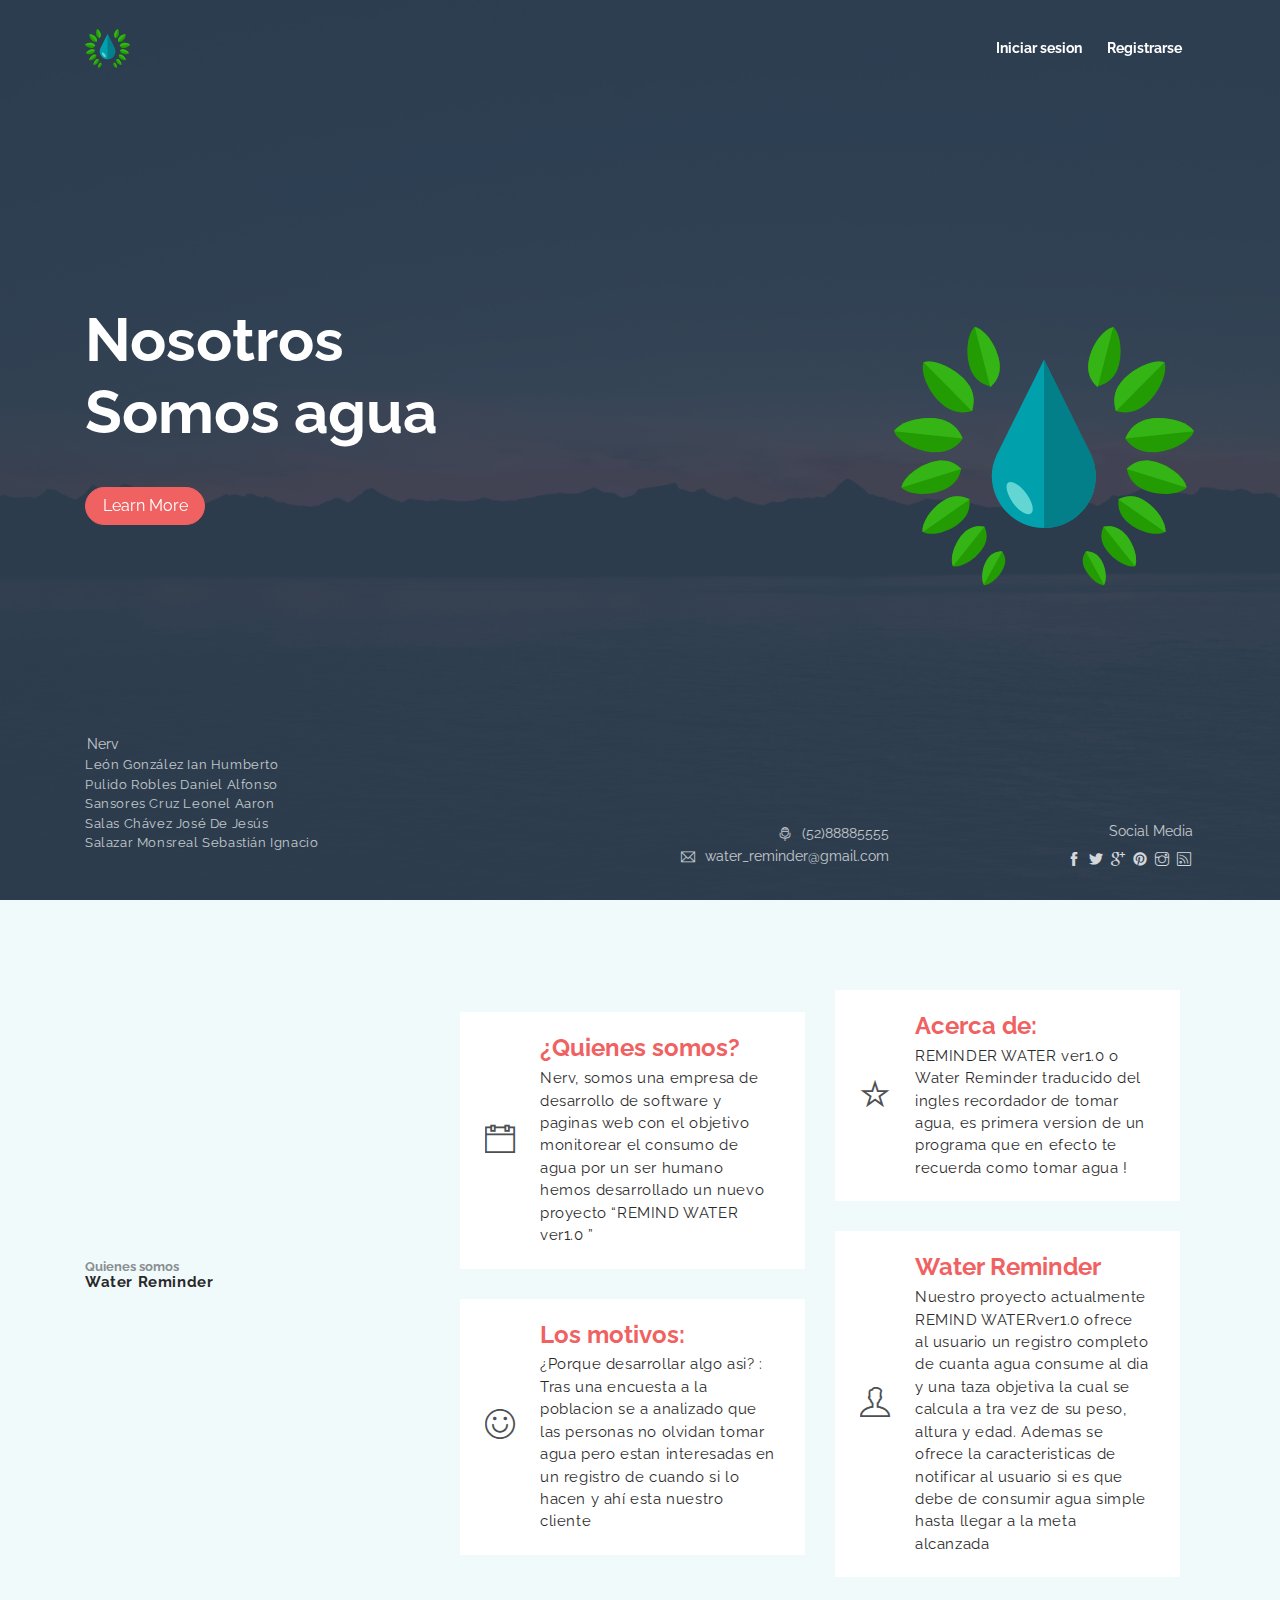
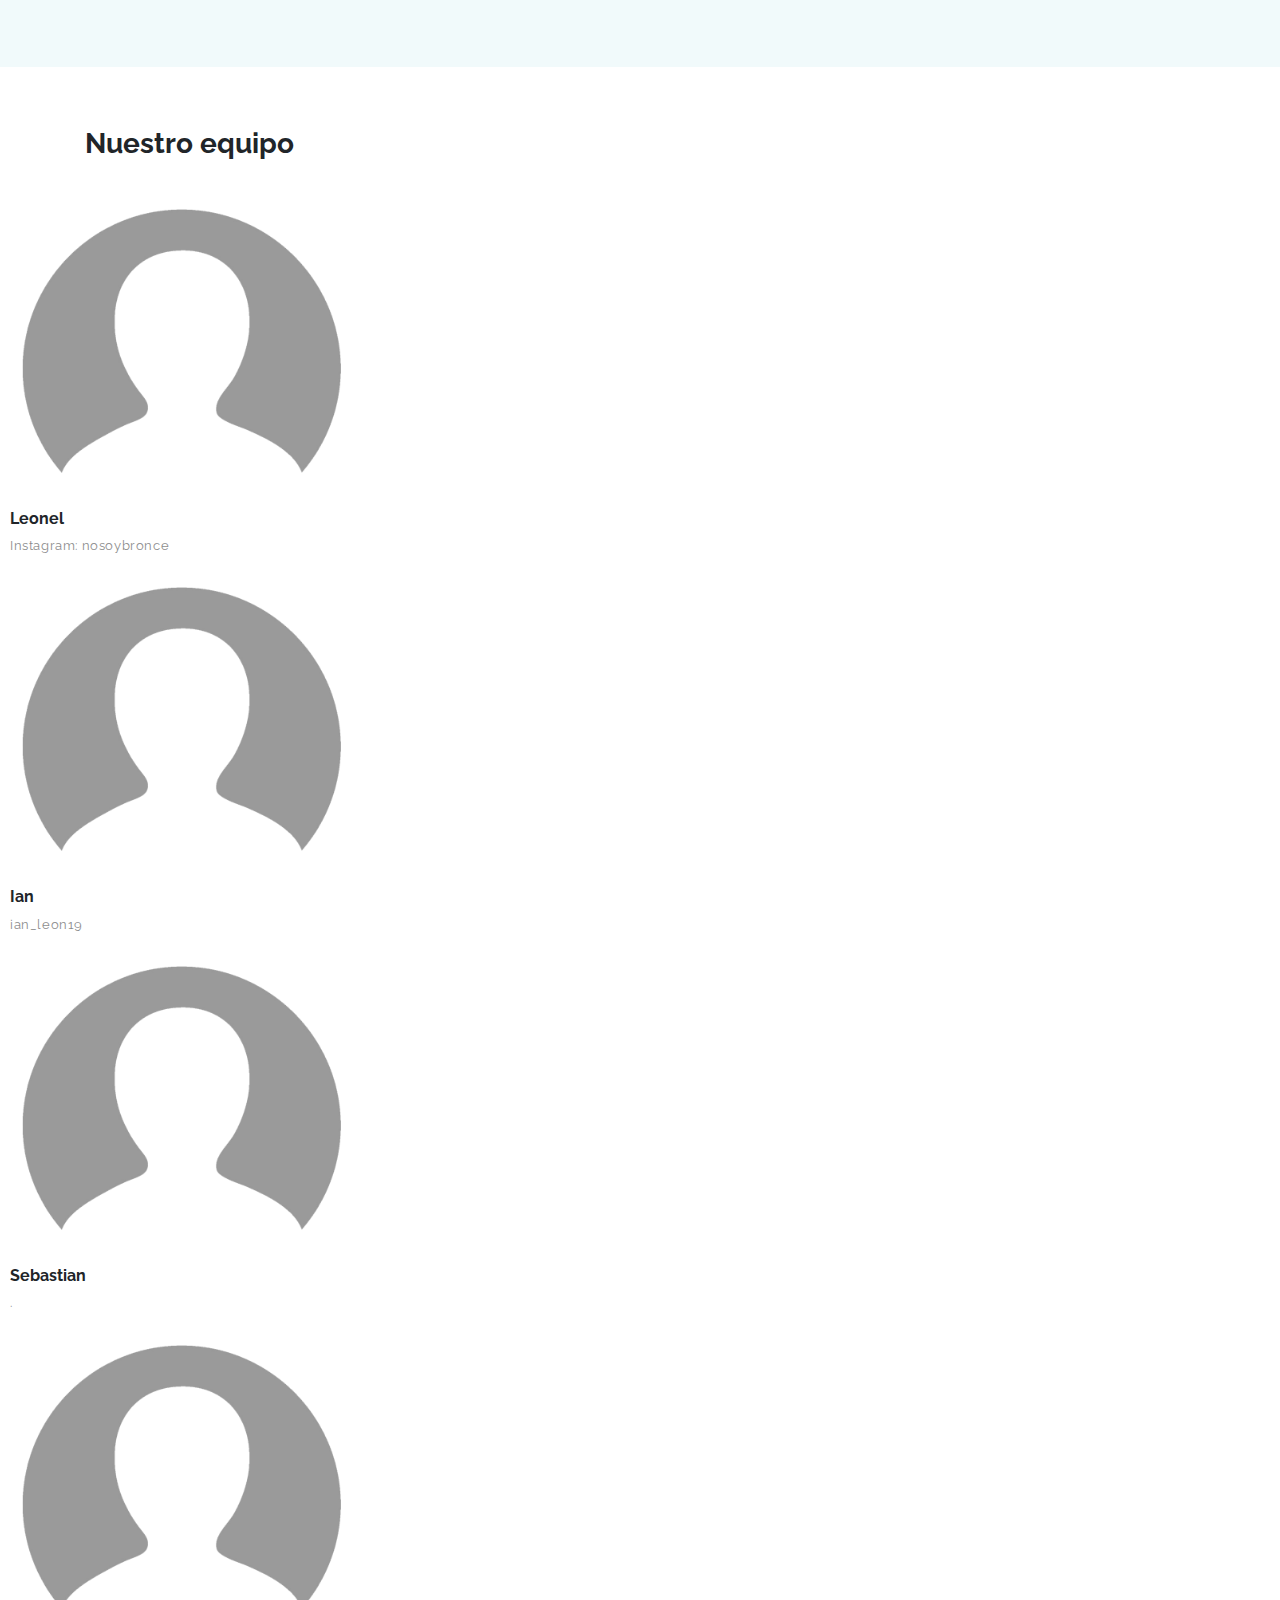
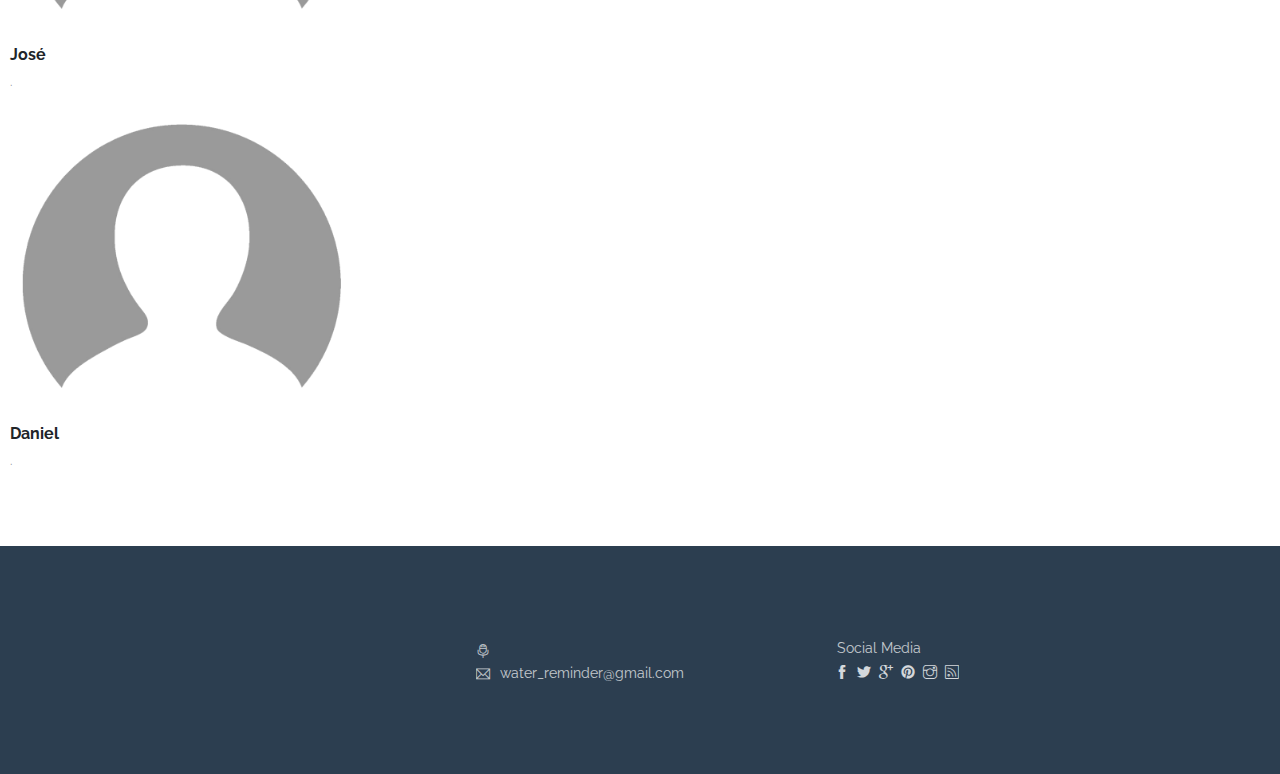
==== commit 623843cd: "Add files via upload" ====
--- a/index.html
+++ b/index.html
@@ -205,12 +205,12 @@
 
         <div >
             
-                <img src="assets/imgs/snomb.jfif" height="300"alt="Download free bootstrap 4 landing page, free boootstrap 4 templates, Download free bootstrap 4.1 landing page, free boootstrap 4.1.1 templates, ollie Landing page" class="box-shadow">
+                <img src="assets/imgs/user.png" height="300"alt="Download free bootstrap 4 landing page, free boootstrap 4 templates, Download free bootstrap 4.1 landing page, free boootstrap 4.1.1 templates, ollie Landing page" class="box-shadow">
                 <h6 class="mt-3 mb-2">Leonel</h6>
                 <p class="xs-font">Instagram: nosoybronce</p>
             
            
-                <img src="assets/imgs/2b.jfif"height="300" alt="Download free bootstrap 4 landing page, free boootstrap 4 templates, Download free bootstrap 4.1 landing page, free boootstrap 4.1.1 templates, ollie Landing page" class="box-shadow">
+                <img src="assets/imgs/user.png"height="300" alt="Download free bootstrap 4 landing page, free boootstrap 4 templates, Download free bootstrap 4.1 landing page, free boootstrap 4.1.1 templates, ollie Landing page" class="box-shadow">
                 <h6 class="mt-3 mb-2">Ian</h6>
                 <p class="xs-font">ian_leon19</p>
            
